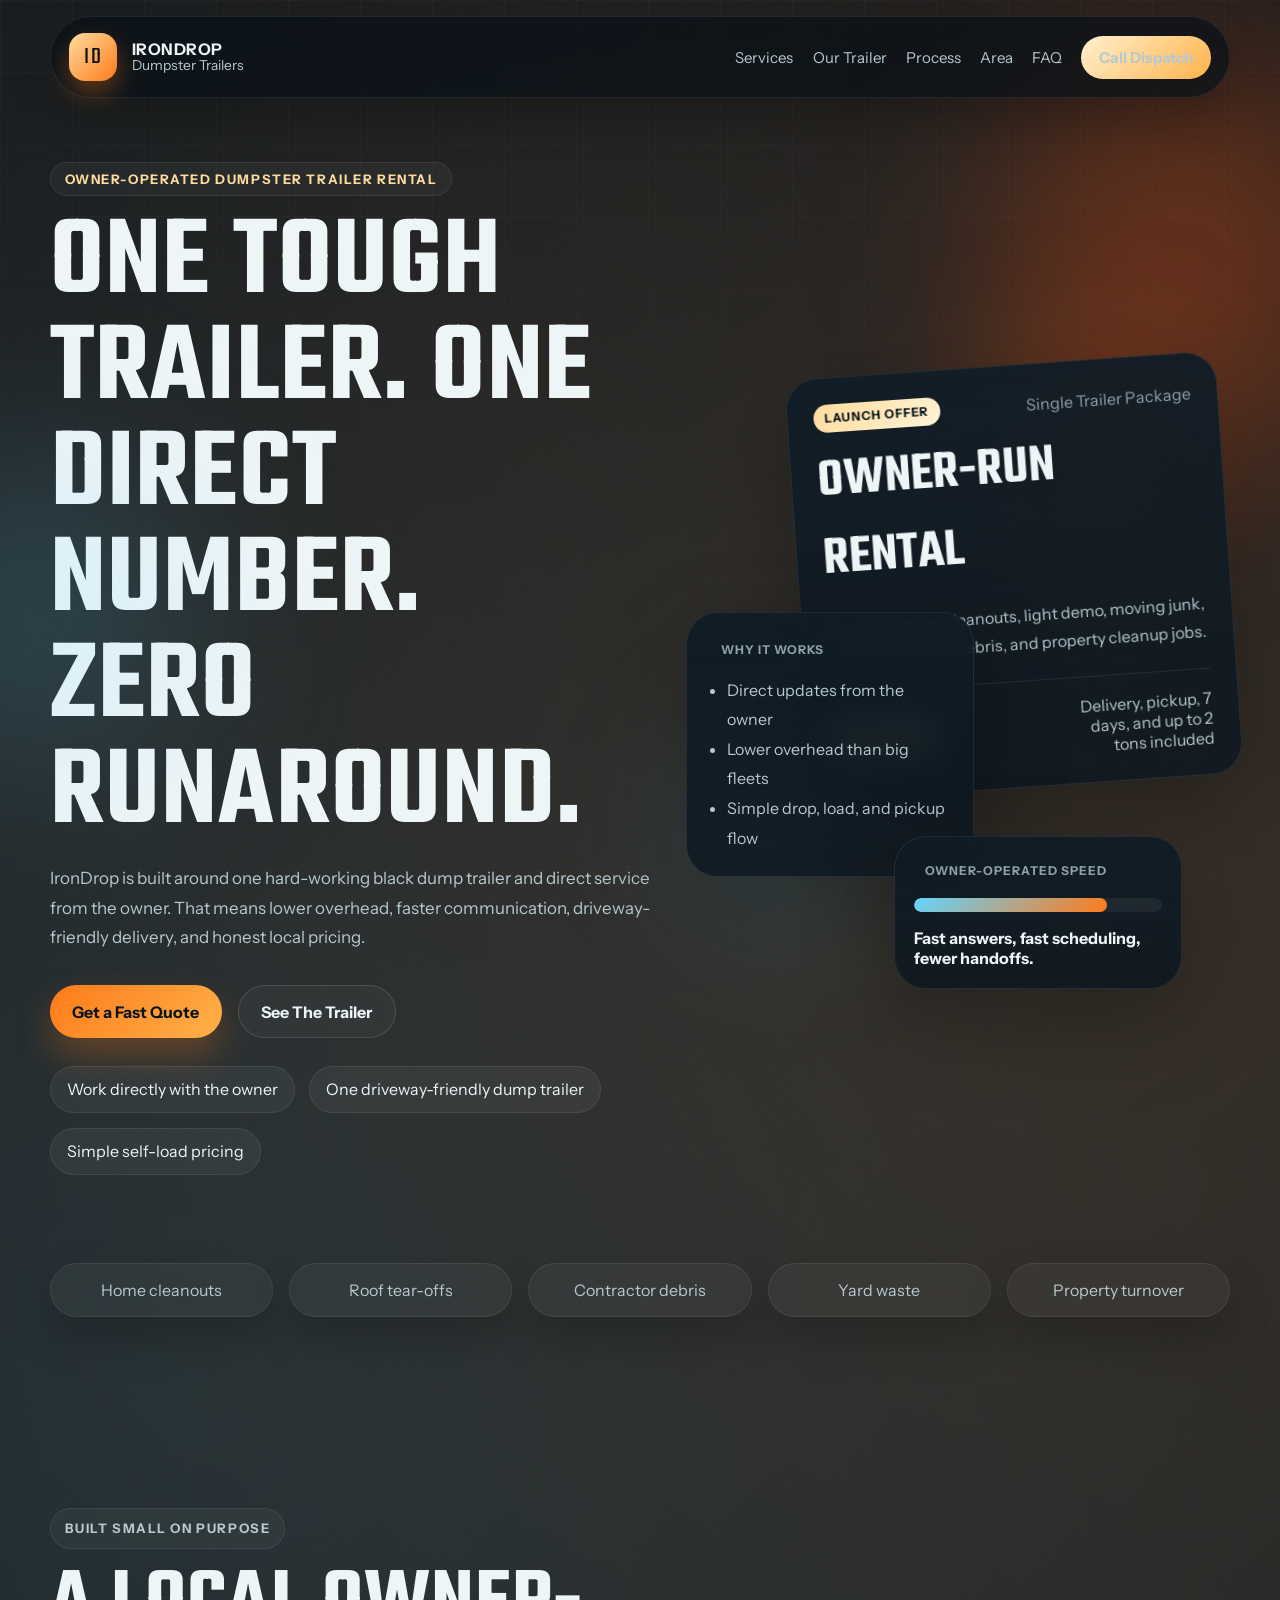
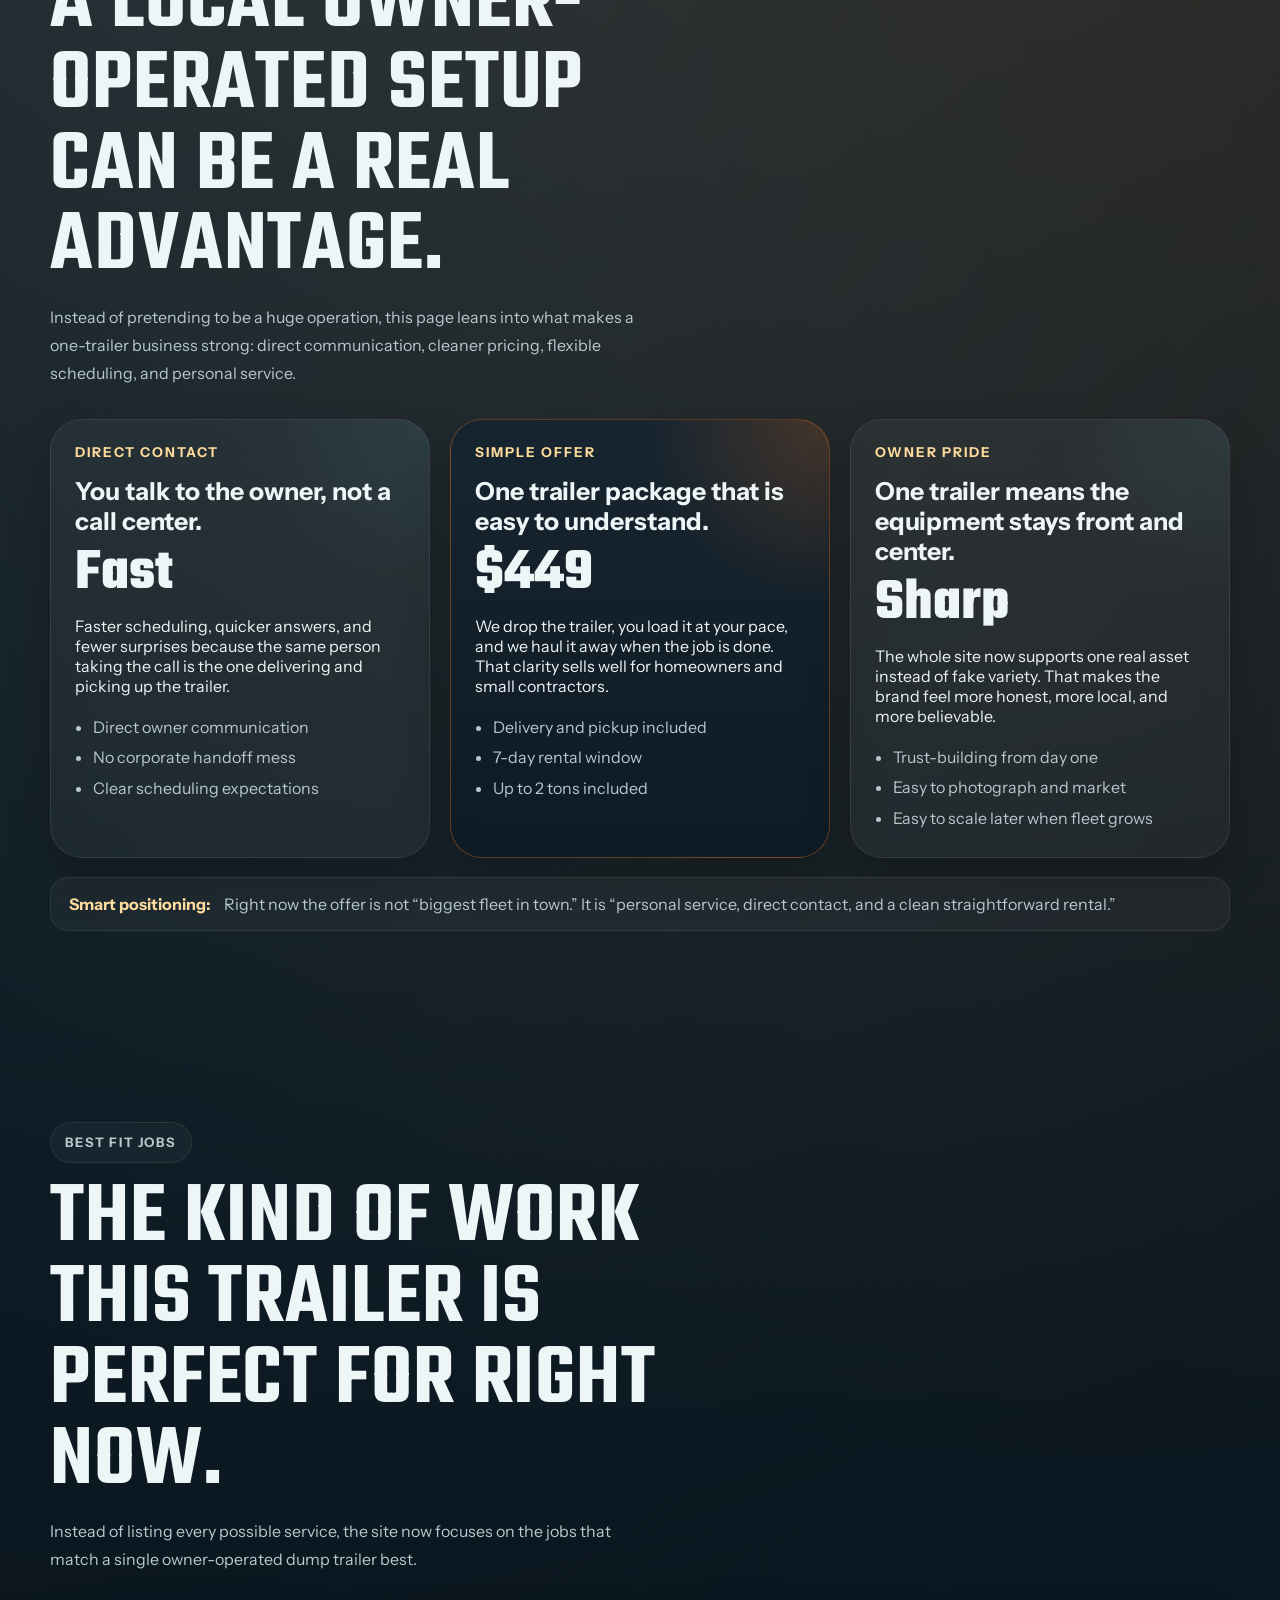
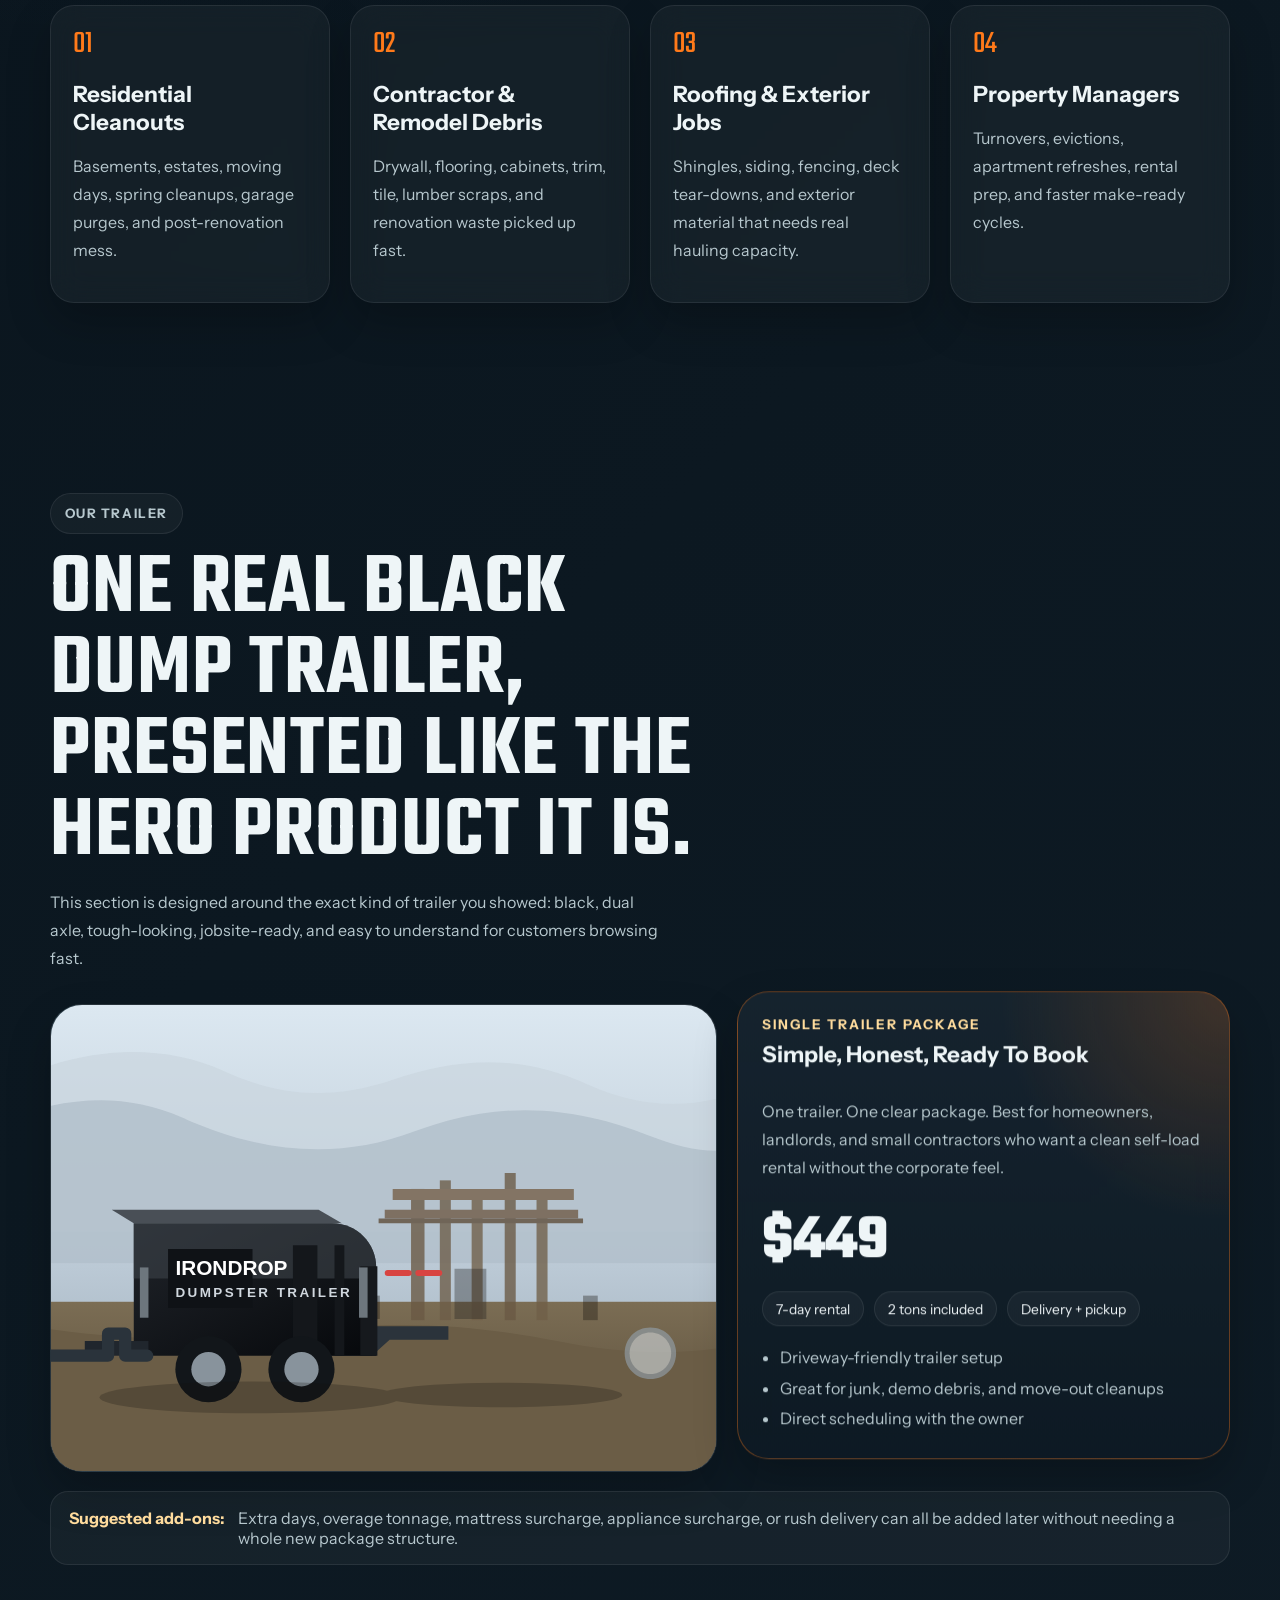
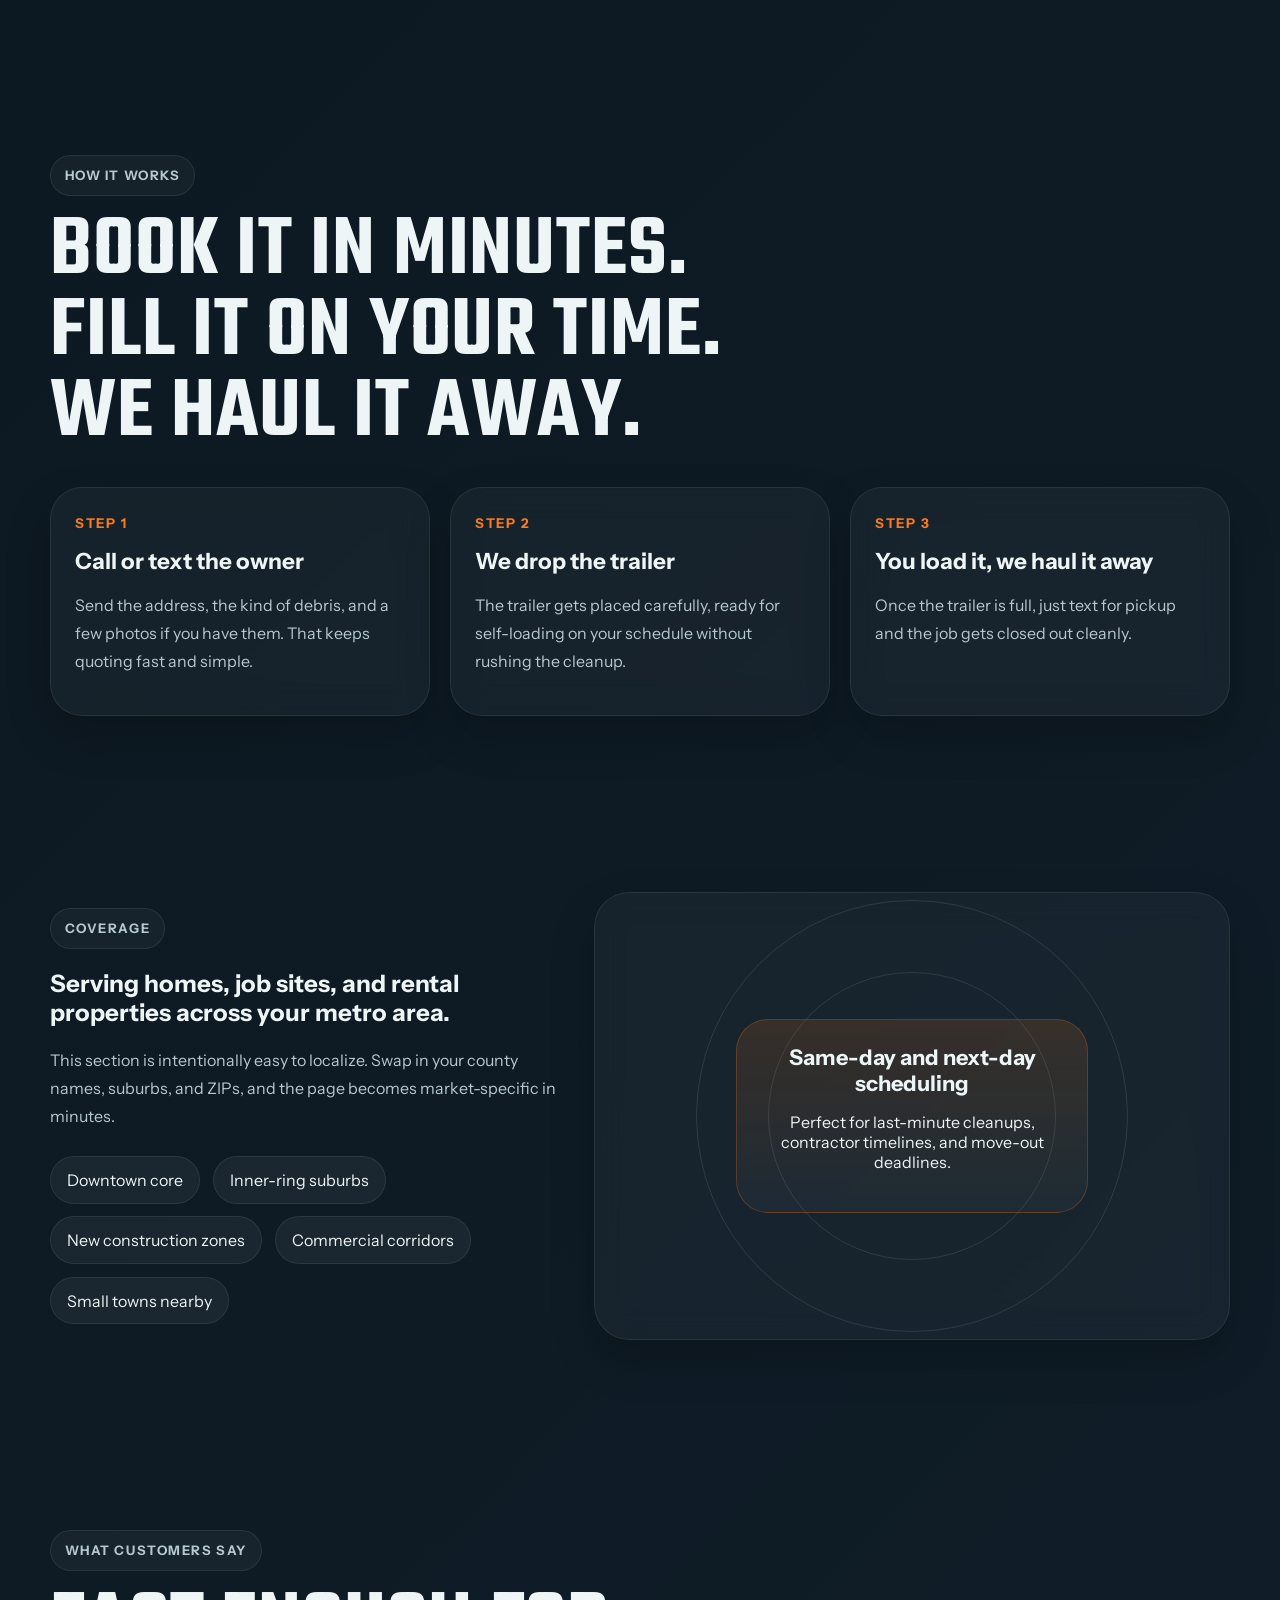
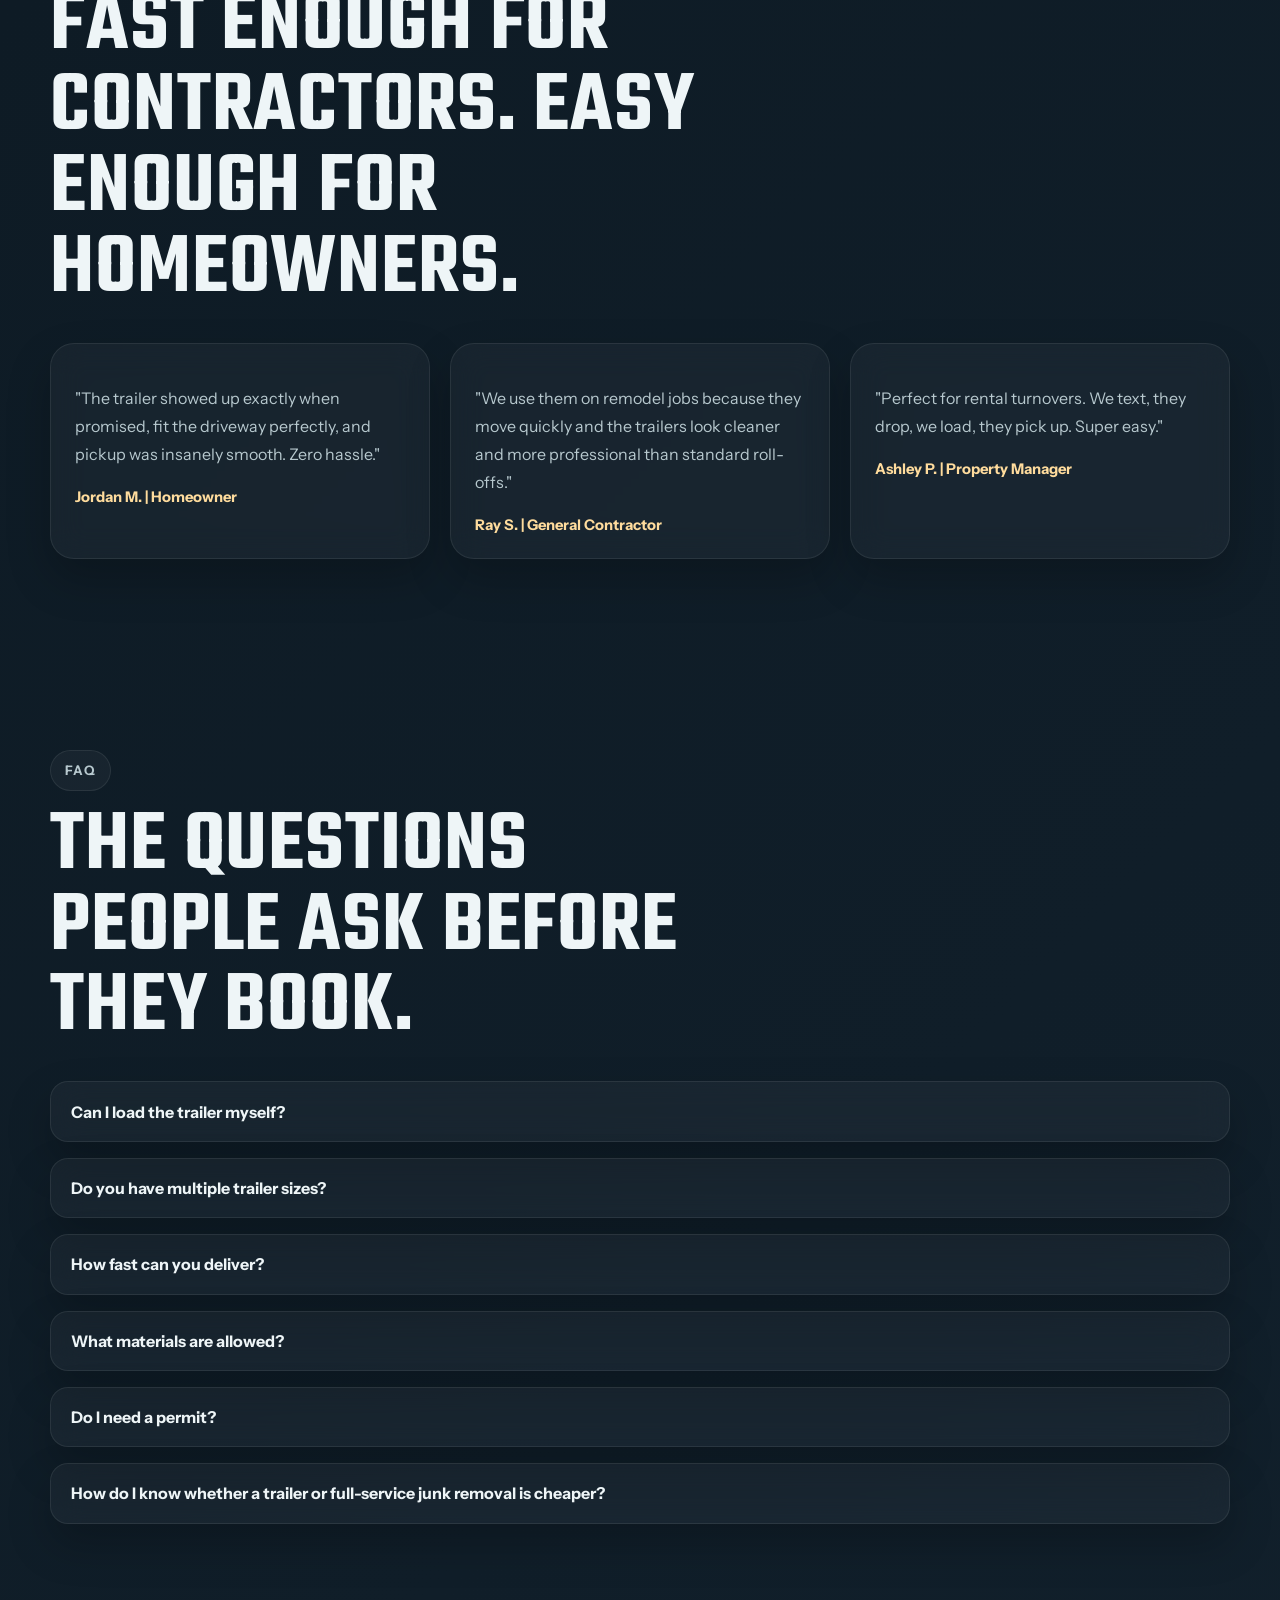
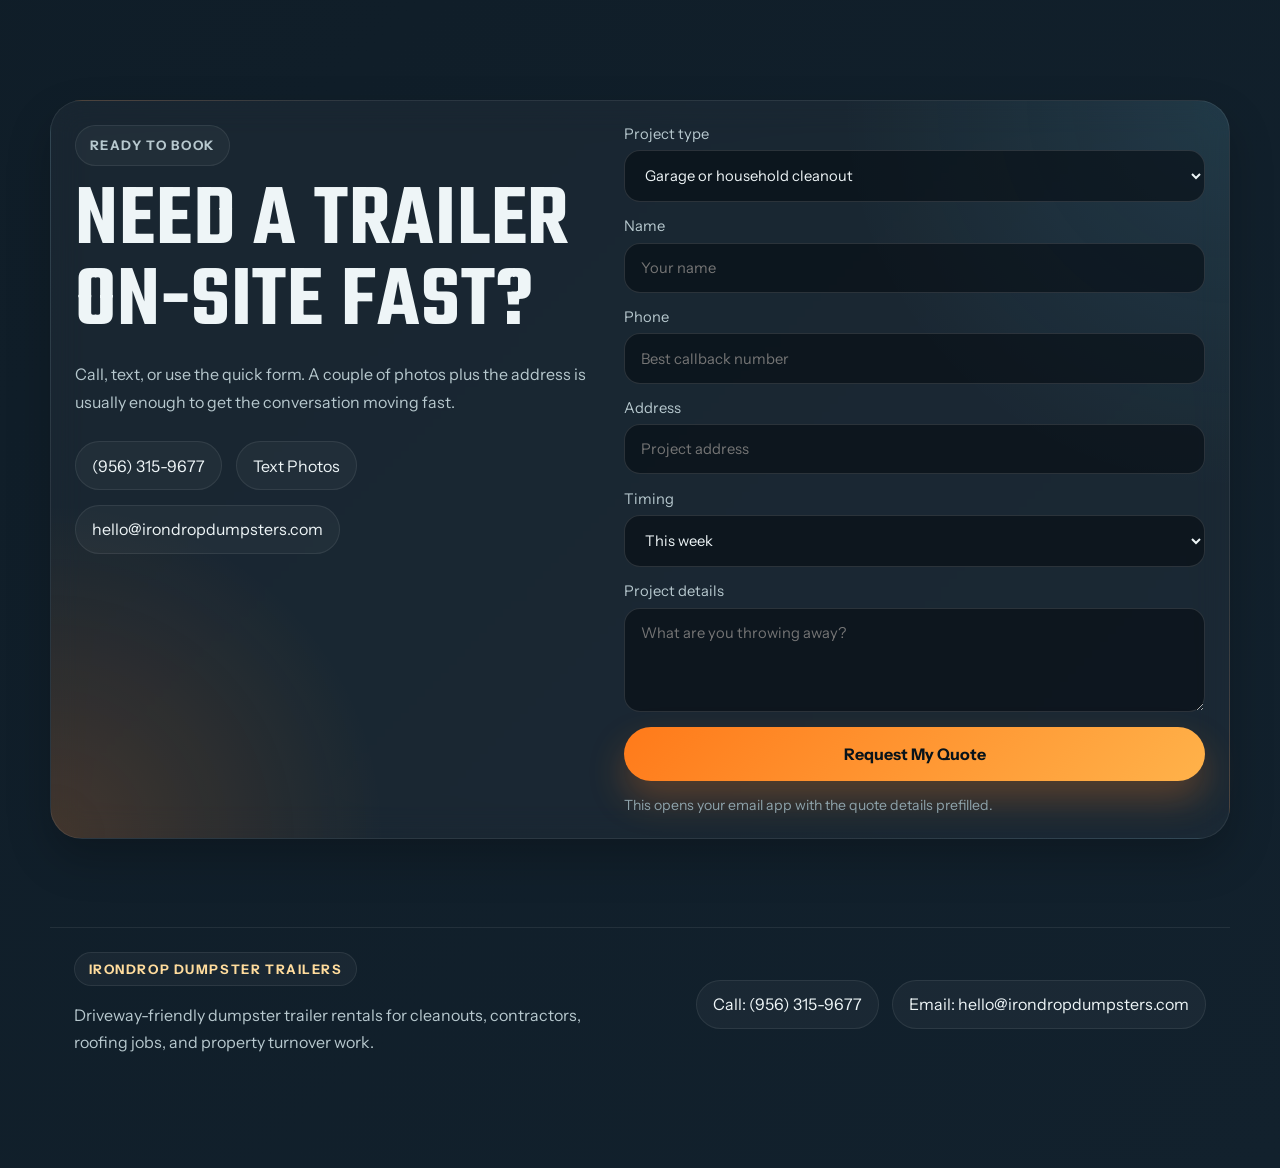
==== dumpster-trailer-site/index.html @ 47bd3536 "Add Render deployment setup" ====
<!DOCTYPE html>
<html lang="en">
<head>
  <meta charset="UTF-8">
  <meta name="viewport" content="width=device-width, initial-scale=1.0">
  <meta name="theme-color" content="#0d1720">
  <title>IronDrop Dumpster Trailer Rental | Owner-Operated Local Service</title>
  <meta
    name="description"
    content="IronDrop is an owner-operated dumpster trailer rental service with one driveway-friendly black dump trailer, direct scheduling, and simple local pricing."
  >
  <link rel="preconnect" href="https://fonts.googleapis.com">
  <link rel="preconnect" href="https://fonts.gstatic.com" crossorigin>
  <link
    href="https://fonts.googleapis.com/css2?family=Instrument+Sans:wght@400;500;600;700;800&family=Teko:wght@400;500;600;700&display=swap"
    rel="stylesheet"
  >
  <link rel="stylesheet" href="./styles.css">
</head>
<body>
  <div class="site-shell">
    <header class="topbar">
      <a class="brand" href="#home" aria-label="IronDrop Dumpster Trailers home">
        <span class="brand-mark">ID</span>
        <span class="brand-copy">
          <strong>IronDrop</strong>
          <span>Dumpster Trailers</span>
        </span>
      </a>

      <button class="menu-toggle" type="button" aria-expanded="false" aria-controls="site-nav">
        <span></span>
        <span></span>
        <span></span>
      </button>

      <nav class="site-nav" id="site-nav">
        <a href="#services">Services</a>
        <a href="#trailer">Our Trailer</a>
        <a href="#process">Process</a>
        <a href="#coverage">Area</a>
        <a href="#faq">FAQ</a>
        <a class="nav-cta" href="tel:+19563159677">Call Dispatch</a>
      </nav>
    </header>

    <main>
      <section class="hero section" id="home">
        <div class="hero-copy" data-reveal>
          <p class="eyebrow">Owner-Operated Dumpster Trailer Rental</p>
          <h1>One tough trailer. One direct number. Zero runaround.</h1>
          <p class="hero-text">
            IronDrop is built around one hard-working black dump trailer and direct service from the owner.
            That means lower overhead, faster communication, driveway-friendly delivery, and honest local pricing.
          </p>

          <div class="hero-actions">
            <a class="button button-primary" href="#quote">Get a Fast Quote</a>
            <a class="button button-secondary" href="#trailer">See The Trailer</a>
          </div>

          <ul class="hero-points" aria-label="Key benefits">
            <li>Work directly with the owner</li>
            <li>One driveway-friendly dump trailer</li>
            <li>Simple self-load pricing</li>
          </ul>
        </div>

        <div class="hero-stage" data-reveal>
          <div class="hero-glow hero-glow-one"></div>
          <div class="hero-glow hero-glow-two"></div>

          <div class="hero-card hero-card-main">
            <div class="hero-card-top">
              <span class="tag">Launch Offer</span>
              <span class="muted">Single Trailer Package</span>
            </div>
            <h2>Owner-Run Rental</h2>
            <p>Best for garage cleanouts, light demo, moving junk, small renovation debris, and property cleanup jobs.</p>
            <div class="price-row">
              <strong>$449</strong>
              <span>Delivery, pickup, 7 days, and up to 2 tons included</span>
            </div>
          </div>

          <div class="hero-card hero-card-side">
            <span class="mini-label">Why it works</span>
            <ul>
              <li>Direct updates from the owner</li>
              <li>Lower overhead than big fleets</li>
              <li>Simple drop, load, and pickup flow</li>
            </ul>
          </div>

          <div class="hero-card hero-card-meter">
            <span class="mini-label">Owner-operated speed</span>
            <div class="meter">
              <span></span>
            </div>
            <strong>Fast answers, fast scheduling, fewer handoffs.</strong>
          </div>
        </div>
      </section>

      <section class="trust-strip section" aria-label="Trust signals">
        <div class="trust-item" data-reveal>Home cleanouts</div>
        <div class="trust-item" data-reveal>Roof tear-offs</div>
        <div class="trust-item" data-reveal>Contractor debris</div>
        <div class="trust-item" data-reveal>Yard waste</div>
        <div class="trust-item" data-reveal>Property turnover</div>
      </section>

      <section class="booking section" id="services">
        <div class="section-heading" data-reveal>
          <p class="eyebrow">Built Small On Purpose</p>
          <h2>A local owner-operated setup can be a real advantage.</h2>
          <p>
            Instead of pretending to be a huge operation, this page leans into what makes a one-trailer
            business strong: direct communication, cleaner pricing, flexible scheduling, and personal service.
          </p>
        </div>

        <div class="card-grid options-grid">
          <article class="option-card" data-reveal>
            <p class="option-kicker">Direct Contact</p>
            <h3>You talk to the owner, not a call center.</h3>
            <strong class="option-price">Fast</strong>
            <p>
              Faster scheduling, quicker answers, and fewer surprises because the same person taking the call
              is the one delivering and picking up the trailer.
            </p>
            <ul>
              <li>Direct owner communication</li>
              <li>No corporate handoff mess</li>
              <li>Clear scheduling expectations</li>
            </ul>
          </article>

          <article class="option-card featured" data-reveal>
            <p class="option-kicker">Simple Offer</p>
            <h3>One trailer package that is easy to understand.</h3>
            <strong class="option-price">$449</strong>
            <p>
              We drop the trailer, you load it at your pace, and we haul it away when the job is done.
              That clarity sells well for homeowners and small contractors.
            </p>
            <ul>
              <li>Delivery and pickup included</li>
              <li>7-day rental window</li>
              <li>Up to 2 tons included</li>
            </ul>
          </article>

          <article class="option-card" data-reveal>
            <p class="option-kicker">Owner Pride</p>
            <h3>One trailer means the equipment stays front and center.</h3>
            <strong class="option-price">Sharp</strong>
            <p>
              The whole site now supports one real asset instead of fake variety. That makes the brand feel
              more honest, more local, and more believable.
            </p>
            <ul>
              <li>Trust-building from day one</li>
              <li>Easy to photograph and market</li>
              <li>Easy to scale later when fleet grows</li>
            </ul>
          </article>
        </div>

        <div class="market-note" data-reveal>
          <strong>Smart positioning:</strong>
          <span>Right now the offer is not “biggest fleet in town.” It is “personal service, direct contact, and a clean straightforward rental.”</span>
        </div>
      </section>

      <section class="services section">
        <div class="section-heading" data-reveal>
          <p class="eyebrow">Best Fit Jobs</p>
          <h2>The kind of work this trailer is perfect for right now.</h2>
          <p>
            Instead of listing every possible service, the site now focuses on the jobs that match a single
            owner-operated dump trailer best.
          </p>
        </div>

        <div class="card-grid services-grid">
          <article class="info-card" data-reveal>
            <span class="card-number">01</span>
            <h3>Residential Cleanouts</h3>
            <p>Basements, estates, moving days, spring cleanups, garage purges, and post-renovation mess.</p>
          </article>

          <article class="info-card" data-reveal>
            <span class="card-number">02</span>
            <h3>Contractor & Remodel Debris</h3>
            <p>Drywall, flooring, cabinets, trim, tile, lumber scraps, and renovation waste picked up fast.</p>
          </article>

          <article class="info-card" data-reveal>
            <span class="card-number">03</span>
            <h3>Roofing & Exterior Jobs</h3>
            <p>Shingles, siding, fencing, deck tear-downs, and exterior material that needs real hauling capacity.</p>
          </article>

          <article class="info-card" data-reveal>
            <span class="card-number">04</span>
            <h3>Property Managers</h3>
            <p>Turnovers, evictions, apartment refreshes, rental prep, and faster make-ready cycles.</p>
          </article>
        </div>
      </section>

      <section class="sizes section" id="trailer">
        <div class="section-heading" data-reveal>
          <p class="eyebrow">Our Trailer</p>
          <h2>One real black dump trailer, presented like the hero product it is.</h2>
          <p>
            This section is designed around the exact kind of trailer you showed: black, dual axle,
            tough-looking, jobsite-ready, and easy to understand for customers browsing fast.
          </p>
        </div>

        <div class="trailer-showcase" data-reveal>
          <div class="trailer-media">
            <img src="./assets/trailer-owner.svg" alt="Illustration of a black owner-operated dump trailer at a job site">
          </div>

          <article class="pricing-card featured trailer-package">
            <p class="pricing-size">Single Trailer Package</p>
            <h3>Simple, Honest, Ready To Book</h3>
            <p class="pricing-copy">
              One trailer. One clear package. Best for homeowners, landlords, and small contractors who
              want a clean self-load rental without the corporate feel.
            </p>
            <strong class="pricing-price">$449</strong>
            <div class="pricing-meta">
              <span>7-day rental</span>
              <span>2 tons included</span>
              <span>Delivery + pickup</span>
            </div>
            <ul>
              <li>Driveway-friendly trailer setup</li>
              <li>Great for junk, demo debris, and move-out cleanups</li>
              <li>Direct scheduling with the owner</li>
            </ul>
          </article>
        </div>

        <div class="pricing-note" data-reveal>
          <strong>Suggested add-ons:</strong>
          <span>Extra days, overage tonnage, mattress surcharge, appliance surcharge, or rush delivery can all be added later without needing a whole new package structure.</span>
        </div>
      </section>

      <section class="process section" id="process">
        <div class="section-heading" data-reveal>
          <p class="eyebrow">How It Works</p>
          <h2>Book it in minutes. Fill it on your time. We haul it away.</h2>
        </div>

        <div class="timeline">
          <article class="timeline-step" data-reveal>
            <span>Step 1</span>
            <h3>Call or text the owner</h3>
            <p>Send the address, the kind of debris, and a few photos if you have them. That keeps quoting fast and simple.</p>
          </article>

          <article class="timeline-step" data-reveal>
            <span>Step 2</span>
            <h3>We drop the trailer</h3>
            <p>The trailer gets placed carefully, ready for self-loading on your schedule without rushing the cleanup.</p>
          </article>

          <article class="timeline-step" data-reveal>
            <span>Step 3</span>
            <h3>You load it, we haul it away</h3>
            <p>Once the trailer is full, just text for pickup and the job gets closed out cleanly.</p>
          </article>
        </div>
      </section>

      <section class="coverage section" id="coverage">
        <div class="coverage-copy" data-reveal>
          <p class="eyebrow">Coverage</p>
          <h2>Serving homes, job sites, and rental properties across your metro area.</h2>
          <p>
            This section is intentionally easy to localize. Swap in your county names, suburbs, and ZIPs,
            and the page becomes market-specific in minutes.
          </p>
          <div class="coverage-list">
            <span>Downtown core</span>
            <span>Inner-ring suburbs</span>
            <span>New construction zones</span>
            <span>Commercial corridors</span>
            <span>Small towns nearby</span>
          </div>
        </div>

        <div class="coverage-panel" data-reveal>
          <div class="coverage-orbit orbit-one"></div>
          <div class="coverage-orbit orbit-two"></div>
          <div class="coverage-hub">
            <strong>Same-day and next-day scheduling</strong>
            <p>Perfect for last-minute cleanups, contractor timelines, and move-out deadlines.</p>
          </div>
        </div>
      </section>

      <section class="reviews section">
        <div class="section-heading" data-reveal>
          <p class="eyebrow">What Customers Say</p>
          <h2>Fast enough for contractors. Easy enough for homeowners.</h2>
        </div>

        <div class="card-grid review-grid">
          <blockquote class="review-card" data-reveal>
            <p>
              "The trailer showed up exactly when promised, fit the driveway perfectly, and pickup was
              insanely smooth. Zero hassle."
            </p>
            <footer>Jordan M. | Homeowner</footer>
          </blockquote>

          <blockquote class="review-card" data-reveal>
            <p>
              "We use them on remodel jobs because they move quickly and the trailers look cleaner and
              more professional than standard roll-offs."
            </p>
            <footer>Ray S. | General Contractor</footer>
          </blockquote>

          <blockquote class="review-card" data-reveal>
            <p>
              "Perfect for rental turnovers. We text, they drop, we load, they pick up. Super easy."
            </p>
            <footer>Ashley P. | Property Manager</footer>
          </blockquote>
        </div>
      </section>

      <section class="faq section" id="faq">
        <div class="section-heading" data-reveal>
          <p class="eyebrow">FAQ</p>
          <h2>The questions people ask before they book.</h2>
        </div>

        <div class="faq-list">
          <details data-reveal>
            <summary>Can I load the trailer myself?</summary>
            <p>
              Yes. That is the main offer on this site. The service is intentionally built around a simple
              self-load rental because it keeps the pricing clear and the operation lean.
            </p>
          </details>

          <details data-reveal>
            <summary>Do you have multiple trailer sizes?</summary>
            <p>
              Right now the company is focused on one main dump trailer package. That keeps scheduling,
              pricing, and service straightforward while the business grows.
            </p>
          </details>

          <details data-reveal>
            <summary>How fast can you deliver?</summary>
            <p>
              Many jobs can be scheduled within 24 to 48 hours, and some can move even faster depending on
              your route, trailer availability, and the type of debris.
            </p>
          </details>

          <details data-reveal>
            <summary>What materials are allowed?</summary>
            <p>
              Common debris like household junk, construction waste, yard debris, and roofing material is
              usually fine. Hazardous waste, chemicals, tires, and some appliances should be listed in your
              disposal policy before launch.
            </p>
          </details>

          <details data-reveal>
            <summary>Do I need a permit?</summary>
            <p>
              Usually not if the trailer stays on a private driveway. If it must sit in the street or a
              public right-of-way, local permit rules can apply.
            </p>
          </details>

          <details data-reveal>
            <summary>How do I know whether a trailer or full-service junk removal is cheaper?</summary>
            <p>
              This site is currently focused on trailer rental first. If a job needs heavy lifting or full
              cleanout labor later, that can be added when the business expands.
            </p>
          </details>
        </div>
      </section>

      <section class="quote section" id="quote">
        <div class="quote-panel" data-reveal>
          <div class="quote-copy">
            <p class="eyebrow">Ready To Book</p>
            <h2>Need a trailer on-site fast?</h2>
            <p>
              Call, text, or use the quick form. A couple of photos plus the address is usually enough to
              get the conversation moving fast.
            </p>
            <div class="contact-list">
              <a href="tel:+19563159677">(956) 315-9677</a>
              <a href="sms:+19563159677">Text Photos</a>
              <a href="mailto:hello@irondropdumpsters.com">hello@irondropdumpsters.com</a>
            </div>
          </div>

          <form class="quote-form" id="quote-form">
            <label>
              Project type
              <select name="project_type">
                <option value="Garage or household cleanout" selected>Garage or household cleanout</option>
                <option value="Small remodel debris">Small remodel debris</option>
                <option value="Property cleanup">Property cleanup</option>
                <option value="Roofing or exterior debris">Roofing or exterior debris</option>
              </select>
            </label>
            <label>
              Name
              <input type="text" name="name" placeholder="Your name" required>
            </label>
            <label>
              Phone
              <input type="tel" name="phone" placeholder="Best callback number">
            </label>
            <label>
              Address
              <input type="text" name="address" placeholder="Project address" required>
            </label>
            <label>
              Timing
              <select name="timing">
                <option value="Same day if available">Same day if available</option>
                <option value="This week" selected>This week</option>
                <option value="Flexible">Flexible</option>
              </select>
            </label>
            <label>
              Project details
              <textarea name="details" rows="4" placeholder="What are you throwing away?"></textarea>
            </label>
            <button class="button button-primary button-full" type="submit">Request My Quote</button>
            <p class="form-note" id="form-note">This opens your email app with the quote details prefilled.</p>
          </form>
        </div>
      </section>
    </main>

    <footer class="site-footer section">
      <div class="footer-panel" data-reveal>
        <div>
          <p class="eyebrow">IronDrop Dumpster Trailers</p>
          <p class="footer-copy">
            Driveway-friendly dumpster trailer rentals for cleanouts, contractors, roofing jobs, and
            property turnover work.
          </p>
        </div>
        <div class="footer-links">
          <a href="tel:+19563159677">Call: (956) 315-9677</a>
          <a href="mailto:hello@irondropdumpsters.com">Email: hello@irondropdumpsters.com</a>
        </div>
      </div>
    </footer>
  </div>

  <script src="./script.js"></script>
</body>
</html>
---- dumpster-trailer-site/styles.css ----
:root {
  color-scheme: dark;
  --bg: #0d1720;
  --bg-soft: #132433;
  --panel: rgba(15, 28, 38, 0.8);
  --panel-strong: rgba(16, 29, 40, 0.96);
  --line: rgba(255, 255, 255, 0.08);
  --line-strong: rgba(255, 255, 255, 0.16);
  --text: #eef5f7;
  --text-soft: #b7c8ce;
  --text-muted: #8ea2aa;
  --accent: #ff7a1a;
  --accent-strong: #ff5313;
  --accent-soft: rgba(255, 122, 26, 0.16);
  --sky: #63d5ff;
  --sand: #ffdc9d;
  --success: #98ffb2;
  --shadow-lg: 0 32px 90px rgba(0, 0, 0, 0.28);
  --shadow-md: 0 20px 44px rgba(0, 0, 0, 0.22);
  --radius-xl: 32px;
  --radius-lg: 24px;
  --radius-md: 18px;
  --radius-sm: 14px;
  --max-width: 1180px;
}

* {
  box-sizing: border-box;
}

html {
  scroll-behavior: smooth;
}

body {
  margin: 0;
  min-width: 320px;
  font-family: "Instrument Sans", sans-serif;
  color: var(--text);
  background:
    radial-gradient(circle at 15% 15%, rgba(99, 213, 255, 0.12), transparent 24%),
    radial-gradient(circle at 85% 10%, rgba(255, 122, 26, 0.18), transparent 26%),
    linear-gradient(135deg, #071018 0%, #0c1821 42%, #12212d 100%);
}

body::before {
  content: "";
  position: fixed;
  inset: 0;
  pointer-events: none;
  background:
    linear-gradient(90deg, rgba(255, 255, 255, 0.03) 1px, transparent 1px),
    linear-gradient(rgba(255, 255, 255, 0.03) 1px, transparent 1px);
  background-size: 72px 72px;
  mask-image: linear-gradient(180deg, rgba(0, 0, 0, 0.8), transparent 88%);
}

a {
  color: inherit;
  text-decoration: none;
}

button,
input,
select,
textarea {
  font: inherit;
}

.site-shell {
  position: relative;
  overflow: hidden;
}

.site-shell::before,
.site-shell::after {
  content: "";
  position: absolute;
  border-radius: 999px;
  filter: blur(90px);
  pointer-events: none;
}

.site-shell::before {
  width: 24rem;
  height: 24rem;
  top: 4rem;
  right: -6rem;
  background: rgba(255, 83, 19, 0.28);
}

.site-shell::after {
  width: 20rem;
  height: 20rem;
  top: 28rem;
  left: -8rem;
  background: rgba(99, 213, 255, 0.16);
}

.topbar,
.section {
  width: min(calc(100% - 2rem), var(--max-width));
  margin: 0 auto;
}

.topbar {
  position: sticky;
  top: 1rem;
  z-index: 20;
  margin-top: 1rem;
  padding: 1rem 1.15rem;
  display: flex;
  align-items: center;
  justify-content: space-between;
  gap: 1.5rem;
  border: 1px solid rgba(255, 255, 255, 0.08);
  border-radius: 999px;
  background: rgba(8, 16, 23, 0.7);
  box-shadow: var(--shadow-md);
  backdrop-filter: blur(16px);
}

.brand {
  display: inline-flex;
  align-items: center;
  gap: 0.9rem;
}

.brand-mark {
  width: 3rem;
  height: 3rem;
  display: grid;
  place-items: center;
  border-radius: 1rem;
  font-family: "Teko", sans-serif;
  font-size: 1.5rem;
  letter-spacing: 0.06em;
  color: #08131a;
  background: linear-gradient(135deg, var(--sand), var(--accent));
  box-shadow: 0 12px 26px rgba(255, 122, 26, 0.35);
}

.brand-copy {
  display: grid;
  gap: 0.1rem;
  line-height: 1;
}

.brand-copy strong {
  font-size: 1rem;
  font-weight: 800;
  letter-spacing: 0.03em;
  text-transform: uppercase;
}

.brand-copy span {
  color: var(--text-soft);
  font-size: 0.86rem;
}

.site-nav {
  display: flex;
  align-items: center;
  gap: 1.2rem;
}

.site-nav a {
  color: var(--text-soft);
  font-size: 0.94rem;
  transition: color 180ms ease, transform 180ms ease;
}

.site-nav a:hover,
.site-nav a:focus-visible {
  color: var(--text);
  transform: translateY(-1px);
}

.nav-cta {
  padding: 0.75rem 1.1rem;
  border-radius: 999px;
  color: #08131a;
  font-weight: 700;
  background: linear-gradient(135deg, #fff1cf, #ffb24a);
}

.menu-toggle {
  display: none;
  width: 3rem;
  height: 3rem;
  padding: 0.7rem;
  border: 0;
  border-radius: 999px;
  background: rgba(255, 255, 255, 0.06);
  cursor: pointer;
}

.menu-toggle span {
  display: block;
  width: 100%;
  height: 2px;
  margin: 4px 0;
  border-radius: 999px;
  background: var(--text);
}

.section {
  padding: 5.5rem 0;
}

.hero {
  display: grid;
  grid-template-columns: 1.05fr 0.95fr;
  gap: 2.2rem;
  align-items: center;
  min-height: calc(100vh - 7rem);
  padding-top: 4rem;
}

.eyebrow {
  width: fit-content;
  margin: 0 0 1rem;
  padding: 0.5rem 0.85rem;
  border: 1px solid rgba(255, 255, 255, 0.08);
  border-radius: 999px;
  color: var(--sand);
  font-size: 0.82rem;
  font-weight: 700;
  letter-spacing: 0.12em;
  text-transform: uppercase;
  background: rgba(255, 255, 255, 0.04);
}

.hero h1,
.section-heading h2,
.quote-copy h2 {
  margin: 0;
  font-family: "Teko", sans-serif;
  font-weight: 600;
  line-height: 0.92;
  letter-spacing: 0.01em;
  text-transform: uppercase;
}

.hero h1 {
  max-width: 11ch;
  font-size: clamp(4.2rem, 9vw, 8rem);
}

.hero-text,
.section-heading p,
.coverage-copy p,
.quote-copy p,
.info-card p,
.pricing-copy,
.timeline-step p,
.review-card p,
.faq-list p,
.hero-card p {
  color: var(--text-soft);
  line-height: 1.75;
}

.hero-text {
  max-width: 38rem;
  margin: 1rem 0 0;
  font-size: 1.06rem;
}

.hero-actions {
  display: flex;
  flex-wrap: wrap;
  gap: 1rem;
  margin: 2rem 0 1.7rem;
}

.button {
  display: inline-flex;
  align-items: center;
  justify-content: center;
  min-height: 3.35rem;
  padding: 0.95rem 1.4rem;
  border-radius: 999px;
  font-weight: 700;
  transition: transform 180ms ease, box-shadow 180ms ease, border-color 180ms ease;
}

.button:hover,
.button:focus-visible {
  transform: translateY(-2px);
}

.button-primary {
  color: #08131a;
  background: linear-gradient(135deg, var(--accent), #ffb24a);
  box-shadow: 0 18px 36px rgba(255, 122, 26, 0.28);
}

.button-secondary {
  border: 1px solid rgba(255, 255, 255, 0.12);
  background: rgba(255, 255, 255, 0.03);
}

.button-full {
  width: 100%;
  border: 0;
  cursor: pointer;
}

.hero-points {
  display: flex;
  flex-wrap: wrap;
  gap: 0.9rem;
  padding: 0;
  margin: 0;
  list-style: none;
}

.hero-points li {
  padding: 0.8rem 1rem;
  border-radius: 999px;
  color: var(--text);
  background: rgba(255, 255, 255, 0.05);
  border: 1px solid rgba(255, 255, 255, 0.08);
}

.hero-stage {
  position: relative;
  min-height: 40rem;
}

.hero-glow {
  position: absolute;
  border-radius: 999px;
  filter: blur(70px);
}

.hero-glow-one {
  width: 14rem;
  height: 14rem;
  top: 0;
  right: 2rem;
  background: rgba(255, 83, 19, 0.26);
}

.hero-glow-two {
  width: 12rem;
  height: 12rem;
  left: 0;
  bottom: 4rem;
  background: rgba(99, 213, 255, 0.2);
}

.hero-card {
  position: absolute;
  border: 1px solid rgba(255, 255, 255, 0.08);
  border-radius: var(--radius-xl);
  background: linear-gradient(180deg, rgba(15, 28, 38, 0.94), rgba(12, 22, 31, 0.84));
  box-shadow: var(--shadow-lg);
  backdrop-filter: blur(18px);
}

.hero-card-main {
  top: 1rem;
  right: 0;
  width: min(100%, 27rem);
  padding: 1.6rem;
  transform: rotate(-4deg);
}

.hero-card-main h2 {
  margin: 0.65rem 0 0.55rem;
  font-family: "Teko", sans-serif;
  font-size: clamp(2.2rem, 5vw, 3.4rem);
  font-weight: 600;
  text-transform: uppercase;
}

.hero-card-top,
.price-row {
  display: flex;
  align-items: center;
  justify-content: space-between;
  gap: 1rem;
}

.tag,
.mini-label {
  display: inline-flex;
  width: fit-content;
  padding: 0.42rem 0.7rem;
  border-radius: 999px;
  font-size: 0.76rem;
  font-weight: 700;
  letter-spacing: 0.08em;
  text-transform: uppercase;
}

.tag {
  color: #08131a;
  background: linear-gradient(135deg, var(--sand), #fff3d7);
}

.muted,
.mini-label {
  color: var(--text-muted);
}

.price-row {
  margin-top: 1.4rem;
  padding-top: 1.2rem;
  border-top: 1px solid rgba(255, 255, 255, 0.08);
}

.price-row strong {
  font-family: "Teko", sans-serif;
  font-size: 3rem;
  line-height: 1;
  color: var(--sand);
}

.price-row span {
  color: var(--text-soft);
  max-width: 9rem;
  text-align: right;
}

.hero-card-side {
  bottom: 7rem;
  left: 0;
  width: min(100%, 18rem);
  padding: 1.4rem;
}

.hero-card-side ul {
  padding-left: 1.1rem;
  margin: 0.75rem 0 0;
  color: var(--text-soft);
  line-height: 1.85;
}

.hero-card-meter {
  right: 3rem;
  bottom: 0;
  width: min(100%, 18rem);
  padding: 1.2rem;
}

.meter {
  height: 0.9rem;
  margin: 0.85rem 0 1rem;
  border-radius: 999px;
  overflow: hidden;
  background: rgba(255, 255, 255, 0.06);
}

.meter span {
  display: block;
  width: 78%;
  height: 100%;
  border-radius: inherit;
  background: linear-gradient(135deg, var(--sky), var(--accent));
}

.trust-strip {
  display: grid;
  grid-template-columns: repeat(5, minmax(0, 1fr));
  gap: 1rem;
  padding-top: 0;
}

.trust-item,
.info-card,
.pricing-card,
.timeline-step,
.review-card,
.coverage-panel,
.quote-panel,
.faq-list details {
  border: 1px solid var(--line);
  background: rgba(255, 255, 255, 0.04);
  box-shadow: var(--shadow-md);
  backdrop-filter: blur(16px);
}

.trust-item {
  padding: 1rem;
  border-radius: 999px;
  text-align: center;
  color: var(--text-soft);
}

.section-heading {
  max-width: 42rem;
  margin-bottom: 2rem;
}

.section-heading h2,
.quote-copy h2 {
  font-size: clamp(3rem, 7vw, 5.5rem);
}

.section-heading p {
  max-width: 38rem;
  margin-top: 0.9rem;
}

.card-grid {
  display: grid;
  gap: 1.25rem;
}

.services-grid {
  grid-template-columns: repeat(4, minmax(0, 1fr));
}

.options-grid {
  grid-template-columns: repeat(3, minmax(0, 1fr));
}

.option-card {
  padding: 1.5rem;
  border-radius: var(--radius-xl);
  border: 1px solid var(--line);
  background:
    radial-gradient(circle at top right, rgba(99, 213, 255, 0.08), transparent 30%),
    rgba(255, 255, 255, 0.04);
  box-shadow: var(--shadow-md);
  backdrop-filter: blur(16px);
}

.option-card.featured {
  border-color: rgba(255, 122, 26, 0.34);
  background:
    radial-gradient(circle at top right, rgba(255, 122, 26, 0.2), transparent 32%),
    linear-gradient(180deg, rgba(23, 37, 48, 0.98), rgba(14, 26, 36, 0.94));
}

.option-kicker {
  margin: 0 0 0.55rem;
  color: var(--sand);
  font-size: 0.85rem;
  font-weight: 800;
  letter-spacing: 0.14em;
  text-transform: uppercase;
}

.option-card h3 {
  margin: 0 0 0.65rem;
  font-size: 1.55rem;
}

.option-price {
  display: block;
  margin-bottom: 0.85rem;
  font-family: "Teko", sans-serif;
  font-size: 3.7rem;
  line-height: 0.95;
  color: var(--text);
}

.option-card p {
  margin: 0 0 1rem;
}

.option-card ul {
  margin: 0;
  padding-left: 1.1rem;
  color: var(--text-soft);
  line-height: 1.9;
}

.market-note,
.pricing-note {
  display: flex;
  align-items: flex-start;
  gap: 0.8rem;
  margin-top: 1.2rem;
  padding: 1rem 1.15rem;
  border: 1px solid rgba(255, 255, 255, 0.08);
  border-radius: var(--radius-md);
  background: rgba(255, 255, 255, 0.04);
  color: var(--text-soft);
}

.market-note strong,
.pricing-note strong {
  color: var(--sand);
  white-space: nowrap;
}

.info-card {
  min-height: 16.5rem;
  padding: 1.4rem;
  border-radius: var(--radius-lg);
}

.card-number {
  display: inline-flex;
  margin-bottom: 1.2rem;
  color: var(--accent);
  font-family: "Teko", sans-serif;
  font-size: 2rem;
  line-height: 1;
}

.info-card h3,
.pricing-card h3,
.timeline-step h3 {
  margin: 0 0 0.8rem;
  font-size: 1.4rem;
}

.pricing-grid {
  grid-template-columns: repeat(3, minmax(0, 1fr));
  align-items: stretch;
}

.pricing-card {
  padding: 1.5rem;
  border-radius: var(--radius-xl);
}

.trailer-showcase {
  display: grid;
  grid-template-columns: 1.15fr 0.85fr;
  gap: 1.25rem;
  align-items: stretch;
}

.trailer-media {
  overflow: hidden;
  border-radius: 2rem;
  border: 1px solid var(--line);
  background:
    radial-gradient(circle at top left, rgba(99, 213, 255, 0.08), transparent 28%),
    rgba(255, 255, 255, 0.04);
  box-shadow: var(--shadow-md);
}

.trailer-media img {
  display: block;
  width: 100%;
  height: 100%;
  object-fit: cover;
}

.trailer-package {
  display: flex;
  flex-direction: column;
  justify-content: center;
}

.pricing-media {
  margin-bottom: 1rem;
  overflow: hidden;
  border-radius: 1.2rem;
  border: 1px solid rgba(255, 255, 255, 0.08);
  background: linear-gradient(180deg, rgba(255, 255, 255, 0.05), rgba(255, 255, 255, 0.02));
}

.pricing-media img {
  display: block;
  width: 100%;
  height: auto;
}

.pricing-card.featured {
  position: relative;
  transform: translateY(-0.8rem);
  border-color: rgba(255, 122, 26, 0.36);
  background:
    radial-gradient(circle at top right, rgba(255, 122, 26, 0.18), transparent 34%),
    linear-gradient(180deg, rgba(22, 36, 47, 0.98), rgba(14, 26, 36, 0.94));
}

.pricing-size {
  margin: 0 0 0.5rem;
  color: var(--sand);
  font-size: 0.85rem;
  font-weight: 800;
  letter-spacing: 0.14em;
  text-transform: uppercase;
}

.pricing-price {
  display: block;
  margin: 1rem 0 1.25rem;
  font-family: "Teko", sans-serif;
  font-size: 4rem;
  line-height: 0.9;
  color: var(--text);
}

.pricing-meta {
  display: flex;
  flex-wrap: wrap;
  gap: 0.65rem;
  margin-bottom: 1rem;
}

.pricing-meta span {
  padding: 0.55rem 0.8rem;
  border-radius: 999px;
  border: 1px solid var(--line);
  color: var(--text);
  background: rgba(255, 255, 255, 0.04);
  font-size: 0.86rem;
}

.pricing-card ul {
  margin: 0;
  padding-left: 1.1rem;
  color: var(--text-soft);
  line-height: 1.9;
}

.timeline {
  display: grid;
  grid-template-columns: repeat(3, minmax(0, 1fr));
  gap: 1.25rem;
}

.timeline-step {
  padding: 1.5rem;
  border-radius: var(--radius-xl);
}

.timeline-step span {
  display: inline-flex;
  margin-bottom: 1rem;
  color: var(--accent);
  font-size: 0.84rem;
  font-weight: 800;
  letter-spacing: 0.12em;
  text-transform: uppercase;
}

.coverage {
  display: grid;
  grid-template-columns: 0.9fr 1.1fr;
  gap: 1.5rem;
  align-items: center;
}

.coverage-list {
  display: flex;
  flex-wrap: wrap;
  gap: 0.8rem;
  margin-top: 1.6rem;
}

.coverage-list span {
  padding: 0.8rem 1rem;
  border-radius: 999px;
  color: var(--text);
  background: rgba(255, 255, 255, 0.05);
  border: 1px solid var(--line);
}

.coverage-panel {
  position: relative;
  min-height: 28rem;
  overflow: hidden;
  border-radius: 2.2rem;
}

.coverage-orbit {
  position: absolute;
  inset: 50%;
  border-radius: 50%;
  border: 1px solid rgba(255, 255, 255, 0.1);
  transform: translate(-50%, -50%);
}

.orbit-one {
  width: 18rem;
  height: 18rem;
}

.orbit-two {
  width: 27rem;
  height: 27rem;
}

.coverage-hub {
  position: absolute;
  inset: 50% auto auto 50%;
  width: min(22rem, calc(100% - 3rem));
  padding: 1.5rem;
  border-radius: var(--radius-xl);
  transform: translate(-50%, -50%);
  background: linear-gradient(180deg, rgba(255, 122, 26, 0.14), rgba(255, 255, 255, 0.03));
  border: 1px solid rgba(255, 122, 26, 0.24);
  text-align: center;
}

.coverage-hub strong {
  display: block;
  font-size: 1.35rem;
}

.review-grid {
  grid-template-columns: repeat(3, minmax(0, 1fr));
}

.review-card {
  margin: 0;
  padding: 1.5rem;
  border-radius: var(--radius-lg);
}

.review-card footer {
  margin-top: 1.25rem;
  color: var(--sand);
  font-size: 0.92rem;
  font-weight: 700;
}

.faq-list {
  display: grid;
  gap: 1rem;
}

.faq-list details {
  padding: 1.2rem 1.25rem;
  border-radius: var(--radius-md);
}

.faq-list summary {
  cursor: pointer;
  font-weight: 700;
  list-style: none;
}

.faq-list summary::-webkit-details-marker {
  display: none;
}

.faq-list p {
  margin: 0.9rem 0 0;
}

.quote-panel {
  display: grid;
  grid-template-columns: 0.95fr 1.05fr;
  gap: 1.5rem;
  padding: 1.5rem;
  border-radius: 2rem;
  background:
    radial-gradient(circle at top right, rgba(99, 213, 255, 0.1), transparent 28%),
    radial-gradient(circle at bottom left, rgba(255, 122, 26, 0.18), transparent 24%),
    rgba(255, 255, 255, 0.04);
}

.contact-list {
  display: flex;
  flex-wrap: wrap;
  gap: 0.9rem;
  margin-top: 1.6rem;
}

.contact-list a {
  padding: 0.85rem 1rem;
  border-radius: 999px;
  border: 1px solid var(--line);
  background: rgba(255, 255, 255, 0.04);
}

.quote-form {
  display: grid;
  gap: 0.95rem;
}

.quote-form label {
  display: grid;
  gap: 0.45rem;
  color: var(--text-soft);
  font-size: 0.92rem;
}

.quote-form input,
.quote-form select,
.quote-form textarea {
  width: 100%;
  padding: 0.95rem 1rem;
  border: 1px solid rgba(255, 255, 255, 0.12);
  border-radius: 1rem;
  color: var(--text);
  background: rgba(7, 14, 20, 0.62);
  outline: none;
}

.quote-form textarea {
  resize: vertical;
}

.quote-form input:focus,
.quote-form select:focus,
.quote-form textarea:focus {
  border-color: rgba(255, 122, 26, 0.68);
  box-shadow: 0 0 0 3px rgba(255, 122, 26, 0.14);
}

.form-note {
  margin: 0;
  color: var(--text-muted);
  font-size: 0.88rem;
}

.site-footer {
  padding-top: 0;
}

.footer-panel {
  display: flex;
  align-items: center;
  justify-content: space-between;
  gap: 1.2rem;
  padding: 1.5rem;
  border-top: 1px solid var(--line);
}

.footer-copy {
  max-width: 34rem;
  margin: 0;
  color: var(--text-soft);
  line-height: 1.7;
}

.footer-links {
  display: flex;
  flex-wrap: wrap;
  justify-content: flex-end;
  gap: 0.8rem;
}

.footer-links a {
  padding: 0.85rem 1rem;
  border-radius: 999px;
  border: 1px solid var(--line);
  background: rgba(255, 255, 255, 0.04);
}

[data-reveal] {
  opacity: 0;
  transform: translateY(24px);
  transition: opacity 700ms ease, transform 700ms ease;
}

[data-reveal].is-visible {
  opacity: 1;
  transform: translateY(0);
}

@media (max-width: 1100px) {
  .hero,
  .coverage,
  .quote-panel,
  .trailer-showcase,
  .options-grid {
    grid-template-columns: 1fr;
  }

  .services-grid,
  .timeline,
  .review-grid {
    grid-template-columns: repeat(2, minmax(0, 1fr));
  }

  .hero {
    min-height: auto;
  }

  .hero-stage {
    min-height: 32rem;
  }

  .trust-strip {
    grid-template-columns: repeat(2, minmax(0, 1fr));
  }

  .pricing-card.featured {
    transform: none;
  }

  .footer-panel {
    align-items: flex-start;
    flex-direction: column;
  }
}

@media (max-width: 840px) {
  .topbar {
    align-items: center;
    border-radius: 1.5rem;
  }

  .menu-toggle {
    display: inline-flex;
    flex-direction: column;
    justify-content: center;
  }

  .site-nav {
    position: absolute;
    top: calc(100% + 0.75rem);
    left: 0;
    right: 0;
    padding: 1rem;
    display: none;
    flex-direction: column;
    align-items: stretch;
    border: 1px solid var(--line);
    border-radius: 1.5rem;
    background: rgba(8, 16, 23, 0.95);
  }

  .site-nav.is-open {
    display: flex;
  }

  .hero-card-main,
  .hero-card-side,
  .hero-card-meter {
    position: relative;
    top: auto;
    right: auto;
    bottom: auto;
    left: auto;
    width: 100%;
    transform: none;
  }

  .hero-stage {
    display: grid;
    gap: 1rem;
    min-height: auto;
  }

  .section {
    padding: 4.2rem 0;
  }

  .services-grid,
  .timeline,
  .review-grid,
  .options-grid,
  .footer-panel {
    grid-template-columns: 1fr;
  }

  .footer-panel {
    display: grid;
  }
}

@media (max-width: 640px) {
  .topbar,
  .section {
    width: min(calc(100% - 1.2rem), var(--max-width));
  }

  .topbar {
    gap: 1rem;
    padding: 0.85rem 0.9rem;
  }

  .brand-copy span {
    display: none;
  }

  .hero {
    padding-top: 2.6rem;
  }

  .hero h1 {
    font-size: clamp(3.2rem, 18vw, 5.5rem);
  }

  .section-heading h2,
  .quote-copy h2 {
    font-size: clamp(2.6rem, 15vw, 4.2rem);
  }

  .hero-actions,
  .hero-points,
  .contact-list,
  .coverage-list {
    flex-direction: column;
  }

  .market-note,
  .pricing-note {
    flex-direction: column;
  }

  .button,
  .contact-list a,
  .hero-points li,
  .coverage-list span {
    width: 100%;
  }

  .trust-strip {
    grid-template-columns: 1fr;
  }
}
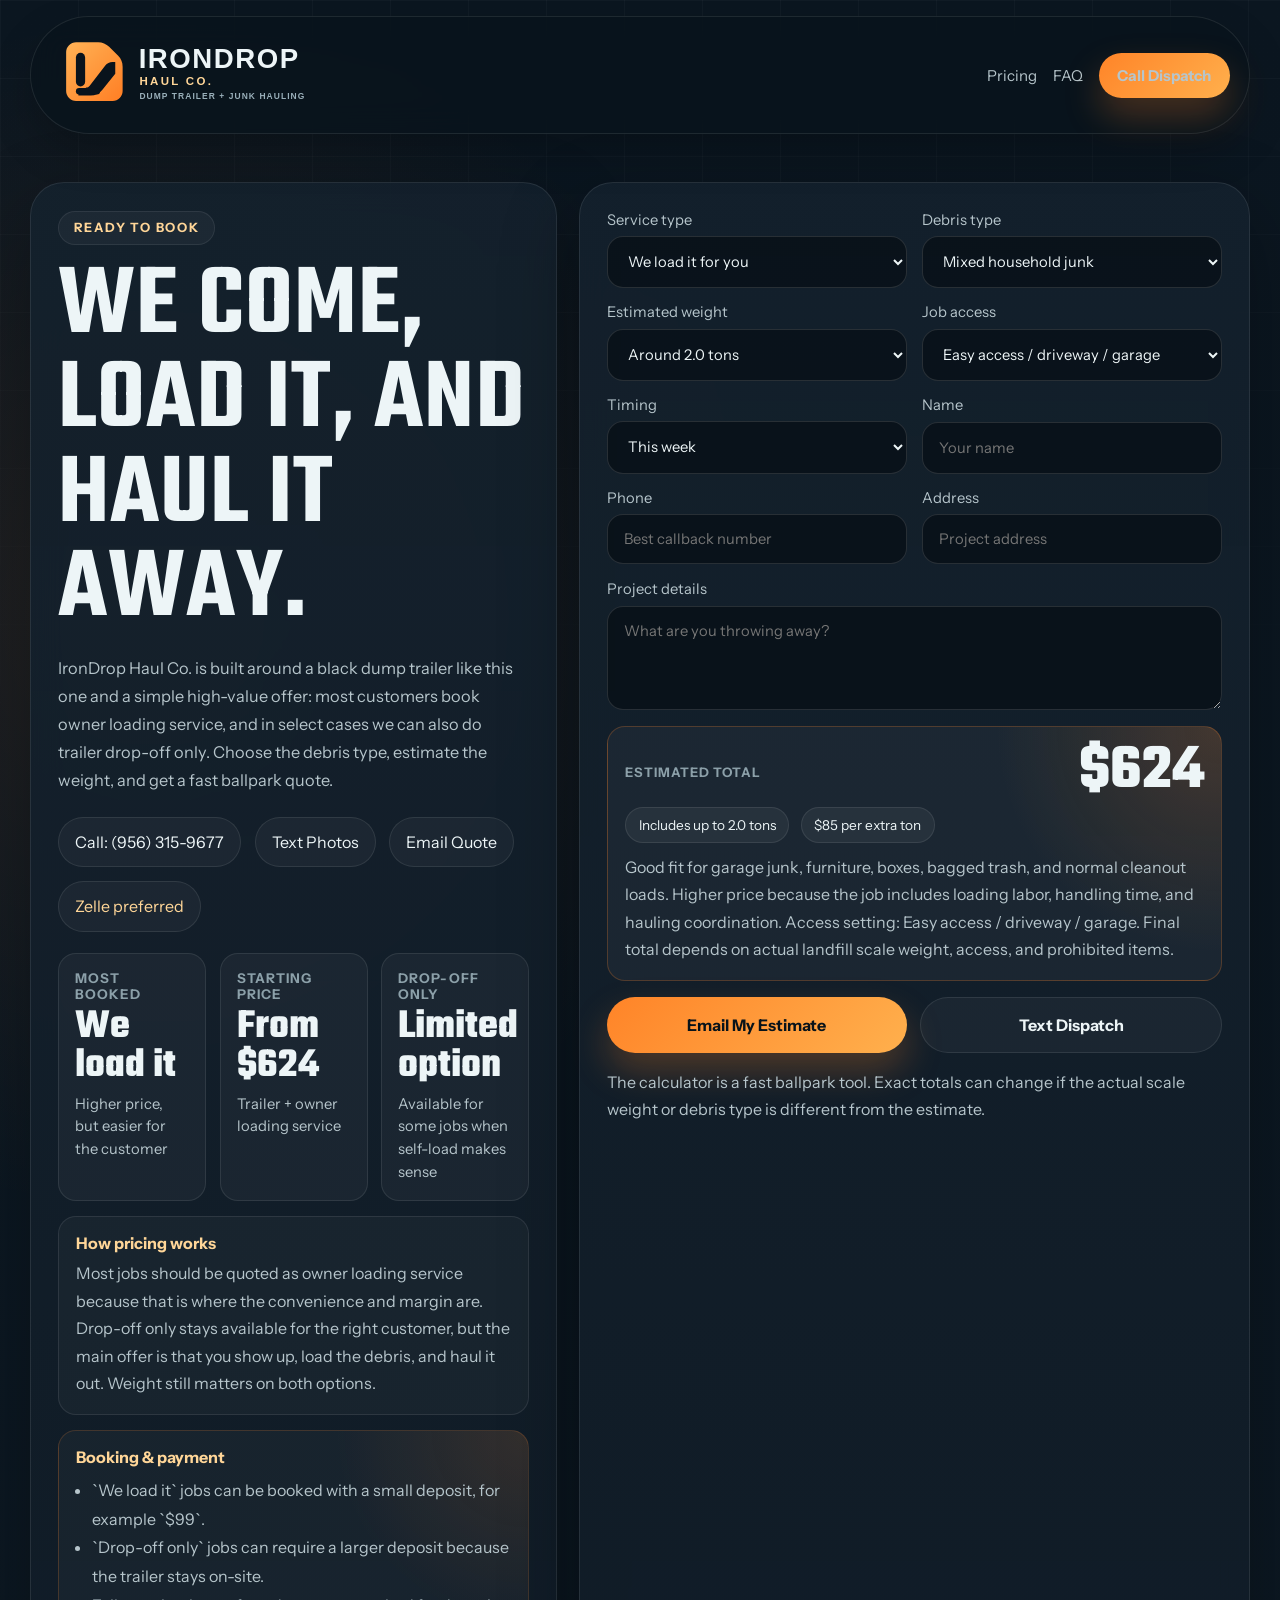
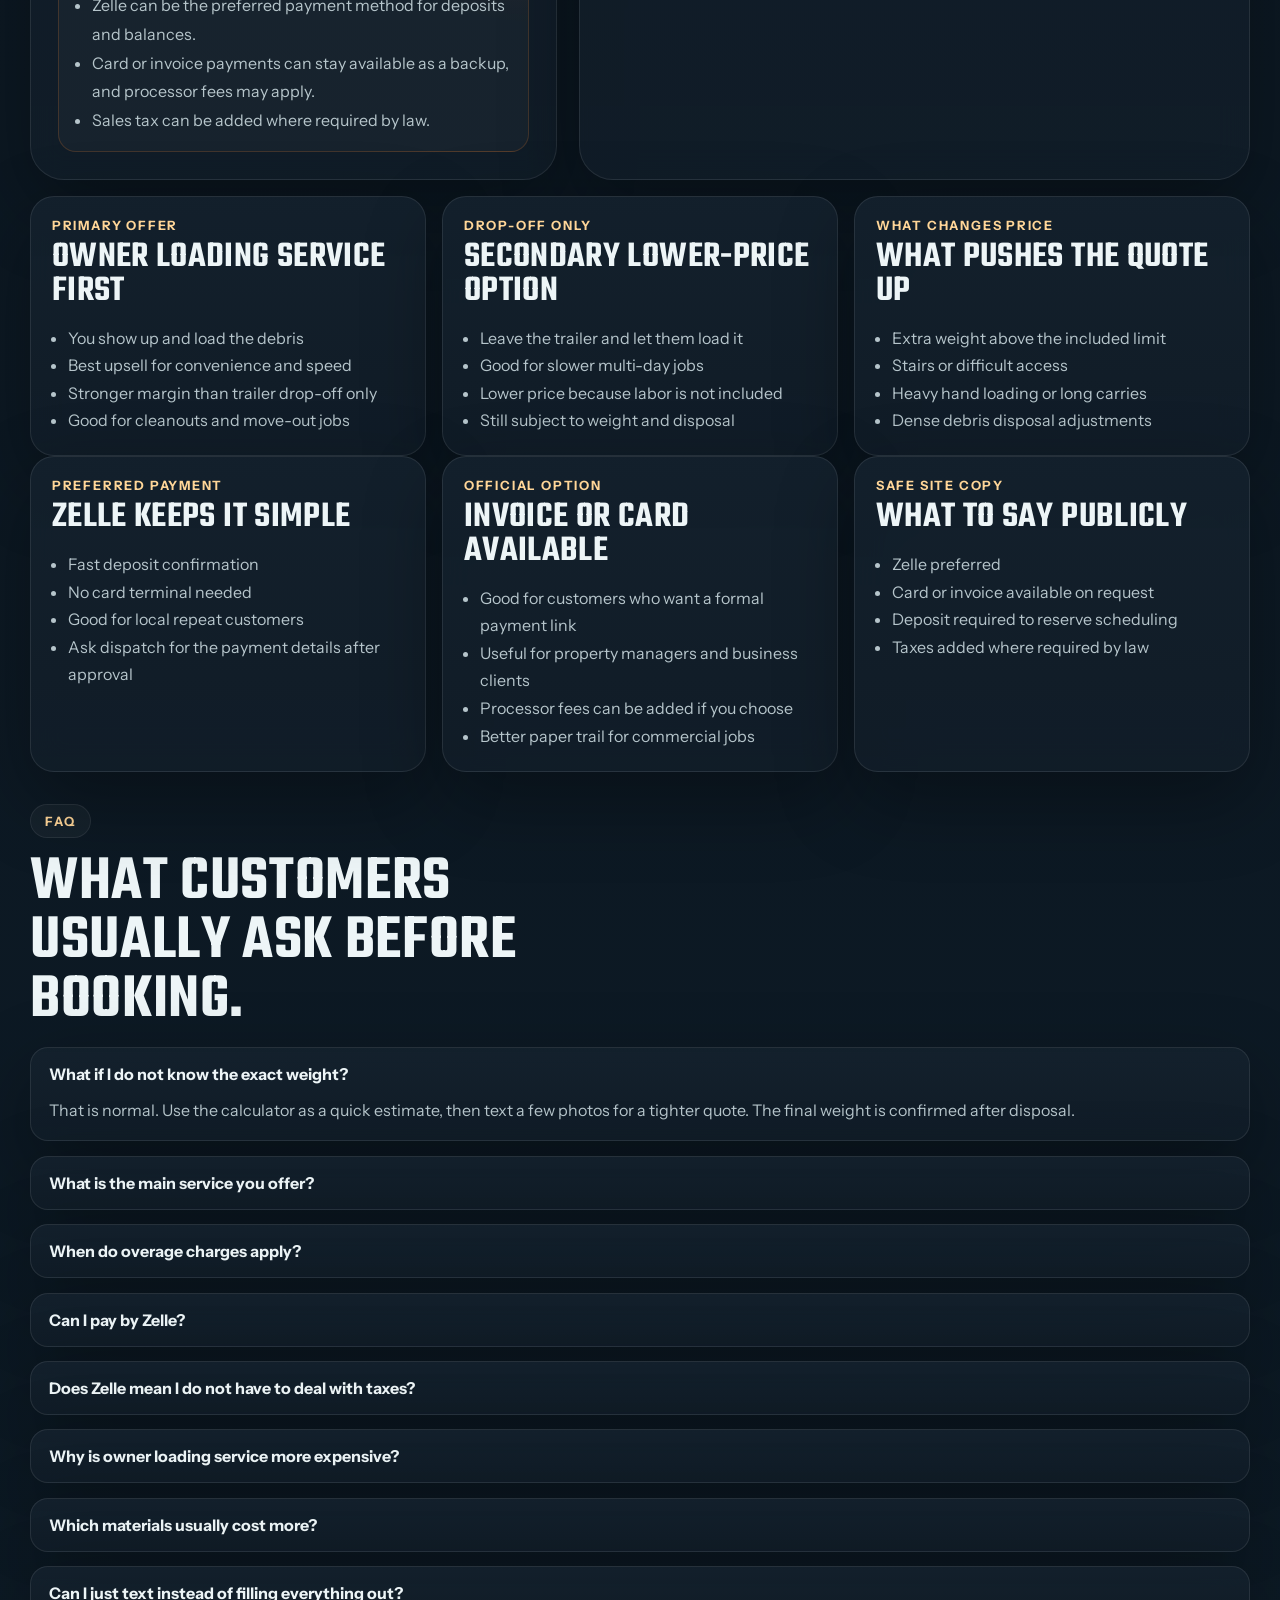
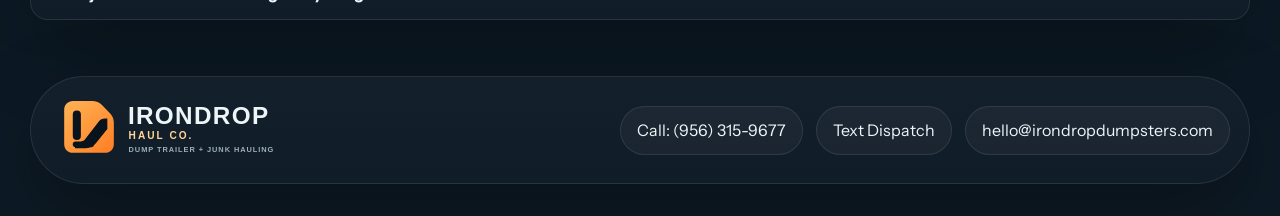
==== commit 197aeecf: "Add Render deployment setup" ====
--- a/dumpster-trailer-site/index.html
+++ b/dumpster-trailer-site/index.html
@@ -4,10 +4,10 @@
   <meta charset="UTF-8">
   <meta name="viewport" content="width=device-width, initial-scale=1.0">
   <meta name="theme-color" content="#0d1720">
-  <title>IronDrop Dumpster Trailer Rental | Owner-Operated Local Service</title>
+  <title>IronDrop Haul Co. | Dump Trailer & Junk Hauling</title>
   <meta
     name="description"
-    content="IronDrop is an owner-operated dumpster trailer rental service with one driveway-friendly black dump trailer, direct scheduling, and simple local pricing."
+    content="Owner-operated dump trailer and junk hauling with simple pricing, a quick weight-based estimator, and direct local scheduling."
   >
   <link rel="preconnect" href="https://fonts.googleapis.com">
   <link rel="preconnect" href="https://fonts.gstatic.com" crossorigin>
@@ -20,451 +20,329 @@
 <body>
   <div class="site-shell">
     <header class="topbar">
-      <a class="brand" href="#home" aria-label="IronDrop Dumpster Trailers home">
-        <span class="brand-mark">ID</span>
-        <span class="brand-copy">
-          <strong>IronDrop</strong>
-          <span>Dumpster Trailers</span>
-        </span>
+      <a class="brand" href="#quote" aria-label="IronDrop Haul Co.">
+        <img class="brand-logo" src="./assets/logo-irondrop-site.svg" alt="IronDrop Haul Co.">
       </a>
 
-      <button class="menu-toggle" type="button" aria-expanded="false" aria-controls="site-nav">
-        <span></span>
-        <span></span>
-        <span></span>
-      </button>
-
-      <nav class="site-nav" id="site-nav">
-        <a href="#services">Services</a>
-        <a href="#trailer">Our Trailer</a>
-        <a href="#process">Process</a>
-        <a href="#coverage">Area</a>
+      <div class="topbar-actions">
+        <a href="#pricing">Pricing</a>
         <a href="#faq">FAQ</a>
         <a class="nav-cta" href="tel:+19563159677">Call Dispatch</a>
-      </nav>
+      </div>
     </header>
 
-    <main>
-      <section class="hero section" id="home">
-        <div class="hero-copy" data-reveal>
-          <p class="eyebrow">Owner-Operated Dumpster Trailer Rental</p>
-          <h1>One tough trailer. One direct number. Zero runaround.</h1>
+    <main class="main-shell">
+      <section class="quote-layout" id="quote">
+        <div class="hero-copy">
+          <p class="eyebrow">Ready To Book</p>
+          <h1>We come, load it, and haul it away.</h1>
           <p class="hero-text">
-            IronDrop is built around one hard-working black dump trailer and direct service from the owner.
-            That means lower overhead, faster communication, driveway-friendly delivery, and honest local pricing.
+            IronDrop Haul Co. is built around a black dump trailer like this one and a simple high-value offer:
+            most customers book owner loading service, and in select cases we can also do trailer drop-off only.
+            Choose the debris type, estimate the weight, and get a fast ballpark quote.
           </p>
 
-          <div class="hero-actions">
-            <a class="button button-primary" href="#quote">Get a Fast Quote</a>
-            <a class="button button-secondary" href="#trailer">See The Trailer</a>
+          <div class="contact-row">
+            <a class="contact-chip" href="tel:+19563159677">Call: (956) 315-9677</a>
+            <a class="contact-chip" href="sms:+19563159677">Text Photos</a>
+            <a class="contact-chip" href="mailto:hello@irondropdumpsters.com">Email Quote</a>
+            <span class="contact-chip contact-chip-muted">Zelle preferred</span>
           </div>
 
-          <ul class="hero-points" aria-label="Key benefits">
-            <li>Work directly with the owner</li>
-            <li>One driveway-friendly dump trailer</li>
-            <li>Simple self-load pricing</li>
-          </ul>
-        </div>
-
-        <div class="hero-stage" data-reveal>
-          <div class="hero-glow hero-glow-one"></div>
-          <div class="hero-glow hero-glow-two"></div>
-
-          <div class="hero-card hero-card-main">
-            <div class="hero-card-top">
-              <span class="tag">Launch Offer</span>
-              <span class="muted">Single Trailer Package</span>
-            </div>
-            <h2>Owner-Run Rental</h2>
-            <p>Best for garage cleanouts, light demo, moving junk, small renovation debris, and property cleanup jobs.</p>
-            <div class="price-row">
-              <strong>$449</strong>
-              <span>Delivery, pickup, 7 days, and up to 2 tons included</span>
-            </div>
+          <div class="info-grid">
+            <article class="info-pill">
+              <span>Most booked</span>
+              <strong>We load it</strong>
+              <p>Higher price, but easier for the customer</p>
+            </article>
+            <article class="info-pill">
+              <span>Starting price</span>
+              <strong>From $624</strong>
+              <p>Trailer + owner loading service</p>
+            </article>
+            <article class="info-pill">
+              <span>Drop-off only</span>
+              <strong>Limited option</strong>
+              <p>Available for some jobs when self-load makes sense</p>
+            </article>
           </div>
 
-          <div class="hero-card hero-card-side">
-            <span class="mini-label">Why it works</span>
+          <div class="policy-card">
+            <strong>How pricing works</strong>
+            <p>
+              Most jobs should be quoted as owner loading service because that is where the convenience and
+              margin are. Drop-off only stays available for the right customer, but the main offer is that
+              you show up, load the debris, and haul it out. Weight still matters on both options.
+            </p>
+          </div>
+
+          <div class="payment-card">
+            <strong>Booking & payment</strong>
             <ul>
-              <li>Direct updates from the owner</li>
-              <li>Lower overhead than big fleets</li>
-              <li>Simple drop, load, and pickup flow</li>
+              <li>`We load it` jobs can be booked with a small deposit, for example `$99`.</li>
+              <li>`Drop-off only` jobs can require a larger deposit because the trailer stays on-site.</li>
+              <li>Zelle can be the preferred payment method for deposits and balances.</li>
+              <li>Card or invoice payments can stay available as a backup, and processor fees may apply.</li>
+              <li>Sales tax can be added where required by law.</li>
             </ul>
           </div>
-
-          <div class="hero-card hero-card-meter">
-            <span class="mini-label">Owner-operated speed</span>
-            <div class="meter">
-              <span></span>
+        </div>
+
+        <div class="quote-panel">
+          <form class="quote-form" id="quote-form">
+            <div class="form-grid">
+              <label>
+                Service type
+                <select name="service_type" id="service-type">
+                  <option value="loading" selected>We load it for you</option>
+                  <option value="self">Trailer drop-off only</option>
+                </select>
+              </label>
+
+              <label>
+                Debris type
+                <select name="debris_type" id="debris-type">
+                  <option value="household" selected>Mixed household junk</option>
+                  <option value="remodel">Light remodel debris</option>
+                  <option value="yard">Yard waste / brush</option>
+                  <option value="roofing">Roofing / shingles</option>
+                  <option value="dense">Concrete / dirt / tile</option>
+                </select>
+              </label>
+
+              <label>
+                Estimated weight
+                <select name="weight_estimate" id="weight-estimate">
+                  <option value="1">Up to 1.0 ton</option>
+                  <option value="1.5">Around 1.5 tons</option>
+                  <option value="2" selected>Around 2.0 tons</option>
+                  <option value="2.5">Around 2.5 tons</option>
+                  <option value="3">Around 3.0 tons</option>
+                  <option value="4">3.5 to 4.0 tons</option>
+                </select>
+              </label>
+
+              <label>
+                Job access
+                <select name="access_type" id="access-type">
+                  <option value="easy" selected>Easy access / driveway / garage</option>
+                  <option value="moderate">Moderate carry / backyard / some distance</option>
+                  <option value="hard">Stairs / difficult access / heavy hand loading</option>
+                </select>
+              </label>
+
+              <label>
+                Timing
+                <select name="timing">
+                  <option value="Same day if available">Same day if available</option>
+                  <option value="This week" selected>This week</option>
+                  <option value="Flexible">Flexible</option>
+                </select>
+              </label>
+
+              <label>
+                Name
+                <input type="text" name="name" placeholder="Your name" required>
+              </label>
+
+              <label>
+                Phone
+                <input type="tel" name="phone" placeholder="Best callback number" required>
+              </label>
+
+              <label>
+                Address
+                <input type="text" name="address" placeholder="Project address" required>
+              </label>
             </div>
-            <strong>Fast answers, fast scheduling, fewer handoffs.</strong>
-          </div>
-        </div>
-      </section>
-
-      <section class="trust-strip section" aria-label="Trust signals">
-        <div class="trust-item" data-reveal>Home cleanouts</div>
-        <div class="trust-item" data-reveal>Roof tear-offs</div>
-        <div class="trust-item" data-reveal>Contractor debris</div>
-        <div class="trust-item" data-reveal>Yard waste</div>
-        <div class="trust-item" data-reveal>Property turnover</div>
-      </section>
-
-      <section class="booking section" id="services">
-        <div class="section-heading" data-reveal>
-          <p class="eyebrow">Built Small On Purpose</p>
-          <h2>A local owner-operated setup can be a real advantage.</h2>
-          <p>
-            Instead of pretending to be a huge operation, this page leans into what makes a one-trailer
-            business strong: direct communication, cleaner pricing, flexible scheduling, and personal service.
-          </p>
-        </div>
-
-        <div class="card-grid options-grid">
-          <article class="option-card" data-reveal>
-            <p class="option-kicker">Direct Contact</p>
-            <h3>You talk to the owner, not a call center.</h3>
-            <strong class="option-price">Fast</strong>
-            <p>
-              Faster scheduling, quicker answers, and fewer surprises because the same person taking the call
-              is the one delivering and picking up the trailer.
-            </p>
-            <ul>
-              <li>Direct owner communication</li>
-              <li>No corporate handoff mess</li>
-              <li>Clear scheduling expectations</li>
-            </ul>
-          </article>
-
-          <article class="option-card featured" data-reveal>
-            <p class="option-kicker">Simple Offer</p>
-            <h3>One trailer package that is easy to understand.</h3>
-            <strong class="option-price">$449</strong>
-            <p>
-              We drop the trailer, you load it at your pace, and we haul it away when the job is done.
-              That clarity sells well for homeowners and small contractors.
-            </p>
-            <ul>
-              <li>Delivery and pickup included</li>
-              <li>7-day rental window</li>
-              <li>Up to 2 tons included</li>
-            </ul>
-          </article>
-
-          <article class="option-card" data-reveal>
-            <p class="option-kicker">Owner Pride</p>
-            <h3>One trailer means the equipment stays front and center.</h3>
-            <strong class="option-price">Sharp</strong>
-            <p>
-              The whole site now supports one real asset instead of fake variety. That makes the brand feel
-              more honest, more local, and more believable.
-            </p>
-            <ul>
-              <li>Trust-building from day one</li>
-              <li>Easy to photograph and market</li>
-              <li>Easy to scale later when fleet grows</li>
-            </ul>
-          </article>
-        </div>
-
-        <div class="market-note" data-reveal>
-          <strong>Smart positioning:</strong>
-          <span>Right now the offer is not “biggest fleet in town.” It is “personal service, direct contact, and a clean straightforward rental.”</span>
-        </div>
-      </section>
-
-      <section class="services section">
-        <div class="section-heading" data-reveal>
-          <p class="eyebrow">Best Fit Jobs</p>
-          <h2>The kind of work this trailer is perfect for right now.</h2>
-          <p>
-            Instead of listing every possible service, the site now focuses on the jobs that match a single
-            owner-operated dump trailer best.
-          </p>
-        </div>
-
-        <div class="card-grid services-grid">
-          <article class="info-card" data-reveal>
-            <span class="card-number">01</span>
-            <h3>Residential Cleanouts</h3>
-            <p>Basements, estates, moving days, spring cleanups, garage purges, and post-renovation mess.</p>
-          </article>
-
-          <article class="info-card" data-reveal>
-            <span class="card-number">02</span>
-            <h3>Contractor & Remodel Debris</h3>
-            <p>Drywall, flooring, cabinets, trim, tile, lumber scraps, and renovation waste picked up fast.</p>
-          </article>
-
-          <article class="info-card" data-reveal>
-            <span class="card-number">03</span>
-            <h3>Roofing & Exterior Jobs</h3>
-            <p>Shingles, siding, fencing, deck tear-downs, and exterior material that needs real hauling capacity.</p>
-          </article>
-
-          <article class="info-card" data-reveal>
-            <span class="card-number">04</span>
-            <h3>Property Managers</h3>
-            <p>Turnovers, evictions, apartment refreshes, rental prep, and faster make-ready cycles.</p>
-          </article>
-        </div>
-      </section>
-
-      <section class="sizes section" id="trailer">
-        <div class="section-heading" data-reveal>
-          <p class="eyebrow">Our Trailer</p>
-          <h2>One real black dump trailer, presented like the hero product it is.</h2>
-          <p>
-            This section is designed around the exact kind of trailer you showed: black, dual axle,
-            tough-looking, jobsite-ready, and easy to understand for customers browsing fast.
-          </p>
-        </div>
-
-        <div class="trailer-showcase" data-reveal>
-          <div class="trailer-media">
-            <img src="./assets/trailer-owner.svg" alt="Illustration of a black owner-operated dump trailer at a job site">
-          </div>
-
-          <article class="pricing-card featured trailer-package">
-            <p class="pricing-size">Single Trailer Package</p>
-            <h3>Simple, Honest, Ready To Book</h3>
-            <p class="pricing-copy">
-              One trailer. One clear package. Best for homeowners, landlords, and small contractors who
-              want a clean self-load rental without the corporate feel.
-            </p>
-            <strong class="pricing-price">$449</strong>
-            <div class="pricing-meta">
-              <span>7-day rental</span>
-              <span>2 tons included</span>
-              <span>Delivery + pickup</span>
-            </div>
-            <ul>
-              <li>Driveway-friendly trailer setup</li>
-              <li>Great for junk, demo debris, and move-out cleanups</li>
-              <li>Direct scheduling with the owner</li>
-            </ul>
-          </article>
-        </div>
-
-        <div class="pricing-note" data-reveal>
-          <strong>Suggested add-ons:</strong>
-          <span>Extra days, overage tonnage, mattress surcharge, appliance surcharge, or rush delivery can all be added later without needing a whole new package structure.</span>
-        </div>
-      </section>
-
-      <section class="process section" id="process">
-        <div class="section-heading" data-reveal>
-          <p class="eyebrow">How It Works</p>
-          <h2>Book it in minutes. Fill it on your time. We haul it away.</h2>
-        </div>
-
-        <div class="timeline">
-          <article class="timeline-step" data-reveal>
-            <span>Step 1</span>
-            <h3>Call or text the owner</h3>
-            <p>Send the address, the kind of debris, and a few photos if you have them. That keeps quoting fast and simple.</p>
-          </article>
-
-          <article class="timeline-step" data-reveal>
-            <span>Step 2</span>
-            <h3>We drop the trailer</h3>
-            <p>The trailer gets placed carefully, ready for self-loading on your schedule without rushing the cleanup.</p>
-          </article>
-
-          <article class="timeline-step" data-reveal>
-            <span>Step 3</span>
-            <h3>You load it, we haul it away</h3>
-            <p>Once the trailer is full, just text for pickup and the job gets closed out cleanly.</p>
-          </article>
-        </div>
-      </section>
-
-      <section class="coverage section" id="coverage">
-        <div class="coverage-copy" data-reveal>
-          <p class="eyebrow">Coverage</p>
-          <h2>Serving homes, job sites, and rental properties across your metro area.</h2>
-          <p>
-            This section is intentionally easy to localize. Swap in your county names, suburbs, and ZIPs,
-            and the page becomes market-specific in minutes.
-          </p>
-          <div class="coverage-list">
-            <span>Downtown core</span>
-            <span>Inner-ring suburbs</span>
-            <span>New construction zones</span>
-            <span>Commercial corridors</span>
-            <span>Small towns nearby</span>
-          </div>
-        </div>
-
-        <div class="coverage-panel" data-reveal>
-          <div class="coverage-orbit orbit-one"></div>
-          <div class="coverage-orbit orbit-two"></div>
-          <div class="coverage-hub">
-            <strong>Same-day and next-day scheduling</strong>
-            <p>Perfect for last-minute cleanups, contractor timelines, and move-out deadlines.</p>
-          </div>
-        </div>
-      </section>
-
-      <section class="reviews section">
-        <div class="section-heading" data-reveal>
-          <p class="eyebrow">What Customers Say</p>
-          <h2>Fast enough for contractors. Easy enough for homeowners.</h2>
-        </div>
-
-        <div class="card-grid review-grid">
-          <blockquote class="review-card" data-reveal>
-            <p>
-              "The trailer showed up exactly when promised, fit the driveway perfectly, and pickup was
-              insanely smooth. Zero hassle."
-            </p>
-            <footer>Jordan M. | Homeowner</footer>
-          </blockquote>
-
-          <blockquote class="review-card" data-reveal>
-            <p>
-              "We use them on remodel jobs because they move quickly and the trailers look cleaner and
-              more professional than standard roll-offs."
-            </p>
-            <footer>Ray S. | General Contractor</footer>
-          </blockquote>
-
-          <blockquote class="review-card" data-reveal>
-            <p>
-              "Perfect for rental turnovers. We text, they drop, we load, they pick up. Super easy."
-            </p>
-            <footer>Ashley P. | Property Manager</footer>
-          </blockquote>
-        </div>
-      </section>
-
-      <section class="faq section" id="faq">
-        <div class="section-heading" data-reveal>
-          <p class="eyebrow">FAQ</p>
-          <h2>The questions people ask before they book.</h2>
-        </div>
-
-        <div class="faq-list">
-          <details data-reveal>
-            <summary>Can I load the trailer myself?</summary>
-            <p>
-              Yes. That is the main offer on this site. The service is intentionally built around a simple
-              self-load rental because it keeps the pricing clear and the operation lean.
-            </p>
-          </details>
-
-          <details data-reveal>
-            <summary>Do you have multiple trailer sizes?</summary>
-            <p>
-              Right now the company is focused on one main dump trailer package. That keeps scheduling,
-              pricing, and service straightforward while the business grows.
-            </p>
-          </details>
-
-          <details data-reveal>
-            <summary>How fast can you deliver?</summary>
-            <p>
-              Many jobs can be scheduled within 24 to 48 hours, and some can move even faster depending on
-              your route, trailer availability, and the type of debris.
-            </p>
-          </details>
-
-          <details data-reveal>
-            <summary>What materials are allowed?</summary>
-            <p>
-              Common debris like household junk, construction waste, yard debris, and roofing material is
-              usually fine. Hazardous waste, chemicals, tires, and some appliances should be listed in your
-              disposal policy before launch.
-            </p>
-          </details>
-
-          <details data-reveal>
-            <summary>Do I need a permit?</summary>
-            <p>
-              Usually not if the trailer stays on a private driveway. If it must sit in the street or a
-              public right-of-way, local permit rules can apply.
-            </p>
-          </details>
-
-          <details data-reveal>
-            <summary>How do I know whether a trailer or full-service junk removal is cheaper?</summary>
-            <p>
-              This site is currently focused on trailer rental first. If a job needs heavy lifting or full
-              cleanout labor later, that can be added when the business expands.
-            </p>
-          </details>
-        </div>
-      </section>
-
-      <section class="quote section" id="quote">
-        <div class="quote-panel" data-reveal>
-          <div class="quote-copy">
-            <p class="eyebrow">Ready To Book</p>
-            <h2>Need a trailer on-site fast?</h2>
-            <p>
-              Call, text, or use the quick form. A couple of photos plus the address is usually enough to
-              get the conversation moving fast.
-            </p>
-            <div class="contact-list">
-              <a href="tel:+19563159677">(956) 315-9677</a>
-              <a href="sms:+19563159677">Text Photos</a>
-              <a href="mailto:hello@irondropdumpsters.com">hello@irondropdumpsters.com</a>
-            </div>
-          </div>
-
-          <form class="quote-form" id="quote-form">
-            <label>
-              Project type
-              <select name="project_type">
-                <option value="Garage or household cleanout" selected>Garage or household cleanout</option>
-                <option value="Small remodel debris">Small remodel debris</option>
-                <option value="Property cleanup">Property cleanup</option>
-                <option value="Roofing or exterior debris">Roofing or exterior debris</option>
-              </select>
-            </label>
-            <label>
-              Name
-              <input type="text" name="name" placeholder="Your name" required>
-            </label>
-            <label>
-              Phone
-              <input type="tel" name="phone" placeholder="Best callback number">
-            </label>
-            <label>
-              Address
-              <input type="text" name="address" placeholder="Project address" required>
-            </label>
-            <label>
-              Timing
-              <select name="timing">
-                <option value="Same day if available">Same day if available</option>
-                <option value="This week" selected>This week</option>
-                <option value="Flexible">Flexible</option>
-              </select>
-            </label>
+
             <label>
               Project details
               <textarea name="details" rows="4" placeholder="What are you throwing away?"></textarea>
             </label>
-            <button class="button button-primary button-full" type="submit">Request My Quote</button>
-            <p class="form-note" id="form-note">This opens your email app with the quote details prefilled.</p>
+
+            <div class="estimate-card" id="estimate-card">
+              <div class="estimate-head">
+                <span>Estimated total</span>
+                <strong id="estimate-total">$449</strong>
+              </div>
+              <div class="estimate-meta">
+                <span id="estimate-included">Includes up to 2.0 tons</span>
+                <span id="estimate-overage">$85 per extra ton</span>
+              </div>
+              <p id="estimate-note">
+                Mixed household junk estimate shown. Final total depends on actual landfill scale weight,
+                prohibited items, and the final debris mix.
+              </p>
+            </div>
+
+            <div class="action-row">
+              <button class="button button-primary" type="submit">Email My Estimate</button>
+              <button class="button button-secondary" type="button" id="text-estimate">Text Dispatch</button>
+            </div>
+
+            <p class="form-note" id="form-note">
+              The calculator is a fast ballpark tool. Exact totals can change if the actual scale weight or
+              debris type is different from the estimate.
+            </p>
           </form>
+        </div>
+      </section>
+
+      <section class="quick-strip" id="pricing">
+        <article class="strip-card">
+          <p class="strip-label">Primary Offer</p>
+          <h2>Owner loading service first</h2>
+          <ul>
+            <li>You show up and load the debris</li>
+            <li>Best upsell for convenience and speed</li>
+            <li>Stronger margin than trailer drop-off only</li>
+            <li>Good for cleanouts and move-out jobs</li>
+          </ul>
+        </article>
+
+        <article class="strip-card">
+          <p class="strip-label">Drop-Off Only</p>
+          <h2>Secondary lower-price option</h2>
+          <ul>
+            <li>Leave the trailer and let them load it</li>
+            <li>Good for slower multi-day jobs</li>
+            <li>Lower price because labor is not included</li>
+            <li>Still subject to weight and disposal</li>
+          </ul>
+        </article>
+
+        <article class="strip-card">
+          <p class="strip-label">What Changes Price</p>
+          <h2>What pushes the quote up</h2>
+          <ul>
+            <li>Extra weight above the included limit</li>
+            <li>Stairs or difficult access</li>
+            <li>Heavy hand loading or long carries</li>
+            <li>Dense debris disposal adjustments</li>
+          </ul>
+        </article>
+      </section>
+
+      <section class="quick-strip payment-strip">
+        <article class="strip-card">
+          <p class="strip-label">Preferred Payment</p>
+          <h2>Zelle keeps it simple</h2>
+          <ul>
+            <li>Fast deposit confirmation</li>
+            <li>No card terminal needed</li>
+            <li>Good for local repeat customers</li>
+            <li>Ask dispatch for the payment details after approval</li>
+          </ul>
+        </article>
+
+        <article class="strip-card">
+          <p class="strip-label">Official Option</p>
+          <h2>Invoice or card available</h2>
+          <ul>
+            <li>Good for customers who want a formal payment link</li>
+            <li>Useful for property managers and business clients</li>
+            <li>Processor fees can be added if you choose</li>
+            <li>Better paper trail for commercial jobs</li>
+          </ul>
+        </article>
+
+        <article class="strip-card">
+          <p class="strip-label">Safe Site Copy</p>
+          <h2>What to say publicly</h2>
+          <ul>
+            <li>Zelle preferred</li>
+            <li>Card or invoice available on request</li>
+            <li>Deposit required to reserve scheduling</li>
+            <li>Taxes added where required by law</li>
+          </ul>
+        </article>
+      </section>
+
+      <section class="faq-shell" id="faq">
+        <div class="faq-heading">
+          <p class="eyebrow">FAQ</p>
+          <h2>What customers usually ask before booking.</h2>
+        </div>
+
+        <div class="faq-list">
+          <details open>
+            <summary>What if I do not know the exact weight?</summary>
+            <p>
+              That is normal. Use the calculator as a quick estimate, then text a few photos for a tighter quote.
+              The final weight is confirmed after disposal.
+            </p>
+          </details>
+
+          <details>
+            <summary>What is the main service you offer?</summary>
+            <p>
+              The main service is owner loading with the dump trailer. In other words, you show up, load the
+              debris, and haul it away. Trailer drop-off only is still available for some jobs, but it is not
+              the main pitch.
+            </p>
+          </details>
+
+          <details>
+            <summary>When do overage charges apply?</summary>
+            <p>
+              Only when the actual dump weight is above the included weight limit for the debris type you booked.
+              If it stays under the included limit, there is no overage charge.
+            </p>
+          </details>
+
+          <details>
+            <summary>Can I pay by Zelle?</summary>
+            <p>
+              Yes, Zelle can be your preferred payment method for deposits and balances if your business bank account
+              supports it. Card or invoice payment can still be offered when a customer wants a formal payment link.
+            </p>
+          </details>
+
+          <details>
+            <summary>Does Zelle mean I do not have to deal with taxes?</summary>
+            <p>
+              No. Payment method and tax responsibility are different things. Zelle may help reduce processing costs,
+              but business income still has to be tracked and reported properly.
+            </p>
+          </details>
+
+          <details>
+            <summary>Why is owner loading service more expensive?</summary>
+            <p>
+              Because that changes the job from simple trailer rental into labor service. Once loading is included,
+              the estimate also has to cover time, lifting, carrying distance, stairs, and job difficulty.
+            </p>
+          </details>
+
+          <details>
+            <summary>Which materials usually cost more?</summary>
+            <p>
+              Shingles, concrete, dirt, brick, and tile are much heavier than normal household junk, so they often
+              have lower included tonnage and a higher overage rate.
+            </p>
+          </details>
+
+          <details>
+            <summary>Can I just text instead of filling everything out?</summary>
+            <p>
+              Yes. If it is easier, text the address and a few photos to dispatch and you can get the conversation
+              moving that way.
+            </p>
+          </details>
         </div>
       </section>
     </main>
 
-    <footer class="site-footer section">
-      <div class="footer-panel" data-reveal>
-        <div>
-          <p class="eyebrow">IronDrop Dumpster Trailers</p>
-          <p class="footer-copy">
-            Driveway-friendly dumpster trailer rentals for cleanouts, contractors, roofing jobs, and
-            property turnover work.
-          </p>
-        </div>
+    <footer class="site-footer">
+      <div class="footer-bar">
+        <span class="footer-brand">
+          <img class="footer-brand-logo" src="./assets/logo-irondrop-site.svg" alt="IronDrop Haul Co.">
+        </span>
         <div class="footer-links">
           <a href="tel:+19563159677">Call: (956) 315-9677</a>
-          <a href="mailto:hello@irondropdumpsters.com">Email: hello@irondropdumpsters.com</a>
+          <a href="sms:+19563159677">Text Dispatch</a>
+          <a href="mailto:hello@irondropdumpsters.com">hello@irondropdumpsters.com</a>
         </div>
       </div>
     </footer>
--- a/dumpster-trailer-site/styles.css
+++ b/dumpster-trailer-site/styles.css
@@ -1,27 +1,22 @@
 :root {
   color-scheme: dark;
-  --bg: #0d1720;
-  --bg-soft: #132433;
-  --panel: rgba(15, 28, 38, 0.8);
-  --panel-strong: rgba(16, 29, 40, 0.96);
-  --line: rgba(255, 255, 255, 0.08);
-  --line-strong: rgba(255, 255, 255, 0.16);
-  --text: #eef5f7;
-  --text-soft: #b7c8ce;
-  --text-muted: #8ea2aa;
-  --accent: #ff7a1a;
-  --accent-strong: #ff5313;
-  --accent-soft: rgba(255, 122, 26, 0.16);
-  --sky: #63d5ff;
-  --sand: #ffdc9d;
-  --success: #98ffb2;
-  --shadow-lg: 0 32px 90px rgba(0, 0, 0, 0.28);
-  --shadow-md: 0 20px 44px rgba(0, 0, 0, 0.22);
-  --radius-xl: 32px;
+  --bg: #0b1620;
+  --bg-deep: #09131c;
+  --panel: rgba(18, 31, 42, 0.9);
+  --panel-soft: rgba(24, 38, 51, 0.86);
+  --line: rgba(255, 255, 255, 0.09);
+  --text: #edf5f7;
+  --text-soft: #b6c5cb;
+  --text-muted: #8ca0a9;
+  --accent: #ff8428;
+  --accent-2: #ffb04d;
+  --sand: #ffd698;
+  --shadow-lg: 0 28px 80px rgba(0, 0, 0, 0.32);
+  --shadow-md: 0 18px 42px rgba(0, 0, 0, 0.22);
+  --radius-xl: 34px;
   --radius-lg: 24px;
   --radius-md: 18px;
-  --radius-sm: 14px;
-  --max-width: 1180px;
+  --max-width: 1220px;
 }
 
 * {
@@ -38,9 +33,8 @@
   font-family: "Instrument Sans", sans-serif;
   color: var(--text);
   background:
-    radial-gradient(circle at 15% 15%, rgba(99, 213, 255, 0.12), transparent 24%),
-    radial-gradient(circle at 85% 10%, rgba(255, 122, 26, 0.18), transparent 26%),
-    linear-gradient(135deg, #071018 0%, #0c1821 42%, #12212d 100%);
+    radial-gradient(circle at 12% 18%, rgba(255, 132, 40, 0.1), transparent 20%),
+    linear-gradient(180deg, #0b1620 0%, #0d1a25 100%);
 }
 
 body::before {
@@ -51,8 +45,8 @@
   background:
     linear-gradient(90deg, rgba(255, 255, 255, 0.03) 1px, transparent 1px),
     linear-gradient(rgba(255, 255, 255, 0.03) 1px, transparent 1px);
-  background-size: 72px 72px;
-  mask-image: linear-gradient(180deg, rgba(0, 0, 0, 0.8), transparent 88%);
+  background-size: 78px 78px;
+  mask-image: linear-gradient(180deg, rgba(0, 0, 0, 0.9), transparent 96%);
 }
 
 a {
@@ -69,36 +63,11 @@
 
 .site-shell {
   position: relative;
-  overflow: hidden;
-}
-
-.site-shell::before,
-.site-shell::after {
-  content: "";
-  position: absolute;
-  border-radius: 999px;
-  filter: blur(90px);
-  pointer-events: none;
-}
-
-.site-shell::before {
-  width: 24rem;
-  height: 24rem;
-  top: 4rem;
-  right: -6rem;
-  background: rgba(255, 83, 19, 0.28);
-}
-
-.site-shell::after {
-  width: 20rem;
-  height: 20rem;
-  top: 28rem;
-  left: -8rem;
-  background: rgba(99, 213, 255, 0.16);
 }
 
 .topbar,
-.section {
+.main-shell,
+.site-footer {
   width: min(calc(100% - 2rem), var(--max-width));
   margin: 0 auto;
 }
@@ -106,16 +75,16 @@
 .topbar {
   position: sticky;
   top: 1rem;
-  z-index: 20;
+  z-index: 10;
   margin-top: 1rem;
-  padding: 1rem 1.15rem;
+  padding: 1rem 1.2rem;
   display: flex;
   align-items: center;
   justify-content: space-between;
-  gap: 1.5rem;
-  border: 1px solid rgba(255, 255, 255, 0.08);
-  border-radius: 999px;
-  background: rgba(8, 16, 23, 0.7);
+  gap: 1rem;
+  border: 1px solid var(--line);
+  border-radius: 999px;
+  background: rgba(9, 19, 28, 0.74);
   box-shadow: var(--shadow-md);
   backdrop-filter: blur(16px);
 }
@@ -123,117 +92,84 @@
 .brand {
   display: inline-flex;
   align-items: center;
-  gap: 0.9rem;
-}
-
-.brand-mark {
-  width: 3rem;
-  height: 3rem;
-  display: grid;
-  place-items: center;
-  border-radius: 1rem;
-  font-family: "Teko", sans-serif;
-  font-size: 1.5rem;
-  letter-spacing: 0.06em;
-  color: #08131a;
-  background: linear-gradient(135deg, var(--sand), var(--accent));
-  box-shadow: 0 12px 26px rgba(255, 122, 26, 0.35);
-}
-
-.brand-copy {
-  display: grid;
-  gap: 0.1rem;
-  line-height: 1;
-}
-
-.brand-copy strong {
-  font-size: 1rem;
-  font-weight: 800;
-  letter-spacing: 0.03em;
-  text-transform: uppercase;
-}
-
-.brand-copy span {
-  color: var(--text-soft);
-  font-size: 0.86rem;
-}
-
-.site-nav {
+  max-width: min(100%, 348px);
+}
+
+.brand-logo {
+  width: min(100%, 330px);
+  height: auto;
+  display: block;
+}
+
+.topbar-actions {
   display: flex;
   align-items: center;
-  gap: 1.2rem;
-}
-
-.site-nav a {
+  gap: 1rem;
+}
+
+.topbar-actions a {
   color: var(--text-soft);
   font-size: 0.94rem;
-  transition: color 180ms ease, transform 180ms ease;
-}
-
-.site-nav a:hover,
-.site-nav a:focus-visible {
-  color: var(--text);
-  transform: translateY(-1px);
+}
+
+.nav-cta,
+.button-primary {
+  color: #08131a;
+  font-weight: 800;
+  background: linear-gradient(135deg, var(--accent), var(--accent-2));
+  box-shadow: 0 18px 36px rgba(255, 132, 40, 0.26);
 }
 
 .nav-cta {
-  padding: 0.75rem 1.1rem;
-  border-radius: 999px;
-  color: #08131a;
-  font-weight: 700;
-  background: linear-gradient(135deg, #fff1cf, #ffb24a);
-}
-
-.menu-toggle {
-  display: none;
-  width: 3rem;
-  height: 3rem;
-  padding: 0.7rem;
-  border: 0;
-  border-radius: 999px;
-  background: rgba(255, 255, 255, 0.06);
-  cursor: pointer;
-}
-
-.menu-toggle span {
-  display: block;
-  width: 100%;
-  height: 2px;
-  margin: 4px 0;
-  border-radius: 999px;
-  background: var(--text);
-}
-
-.section {
-  padding: 5.5rem 0;
-}
-
-.hero {
-  display: grid;
-  grid-template-columns: 1.05fr 0.95fr;
-  gap: 2.2rem;
-  align-items: center;
-  min-height: calc(100vh - 7rem);
-  padding-top: 4rem;
+  padding: 0.8rem 1.15rem;
+  border-radius: 999px;
+}
+
+.main-shell {
+  padding: 3rem 0 1.5rem;
+}
+
+.quote-layout {
+  display: grid;
+  grid-template-columns: 0.88fr 1.12fr;
+  gap: 1.35rem;
+  align-items: stretch;
+}
+
+.hero-copy,
+.quote-panel,
+.strip-card,
+.faq-list details,
+.footer-bar {
+  border: 1px solid var(--line);
+  background: linear-gradient(180deg, rgba(20, 33, 45, 0.92), rgba(17, 29, 40, 0.88));
+  box-shadow: var(--shadow-lg);
+  backdrop-filter: blur(16px);
+}
+
+.hero-copy,
+.quote-panel {
+  padding: 1.7rem;
+  border-radius: var(--radius-xl);
 }
 
 .eyebrow {
   width: fit-content;
   margin: 0 0 1rem;
-  padding: 0.5rem 0.85rem;
+  padding: 0.55rem 0.9rem;
+  border-radius: 999px;
   border: 1px solid rgba(255, 255, 255, 0.08);
-  border-radius: 999px;
   color: var(--sand);
-  font-size: 0.82rem;
-  font-weight: 700;
-  letter-spacing: 0.12em;
+  font-size: 0.8rem;
+  font-weight: 800;
+  letter-spacing: 0.14em;
   text-transform: uppercase;
   background: rgba(255, 255, 255, 0.04);
 }
 
-.hero h1,
-.section-heading h2,
-.quote-copy h2 {
+.hero-copy h1,
+.faq-heading h2,
+.strip-card h2 {
   margin: 0;
   font-family: "Teko", sans-serif;
   font-weight: 600;
@@ -242,633 +178,132 @@
   text-transform: uppercase;
 }
 
-.hero h1 {
-  max-width: 11ch;
-  font-size: clamp(4.2rem, 9vw, 8rem);
+.hero-copy h1 {
+  max-width: 10ch;
+  font-size: clamp(4.1rem, 8vw, 7.2rem);
 }
 
 .hero-text,
-.section-heading p,
-.coverage-copy p,
-.quote-copy p,
-.info-card p,
-.pricing-copy,
-.timeline-step p,
-.review-card p,
+.policy-card p,
+.estimate-card p,
 .faq-list p,
-.hero-card p {
+.strip-card li,
+.form-note {
   color: var(--text-soft);
-  line-height: 1.75;
+  line-height: 1.72;
 }
 
 .hero-text {
-  max-width: 38rem;
-  margin: 1rem 0 0;
-  font-size: 1.06rem;
-}
-
-.hero-actions {
+  max-width: 34rem;
+  margin: 1rem 0 1.4rem;
+  font-size: 1.02rem;
+}
+
+.contact-row {
   display: flex;
   flex-wrap: wrap;
+  gap: 0.85rem;
+  margin-bottom: 1.35rem;
+}
+
+.contact-chip {
+  padding: 0.9rem 1rem;
+  border-radius: 999px;
+  border: 1px solid var(--line);
+  background: rgba(255, 255, 255, 0.04);
+}
+
+.contact-chip-muted {
+  color: var(--sand);
+}
+
+.info-grid {
+  display: grid;
+  grid-template-columns: repeat(3, minmax(0, 1fr));
+  gap: 0.85rem;
+}
+
+.info-pill {
+  padding: 1rem;
+  border-radius: var(--radius-md);
+  border: 1px solid var(--line);
+  background: rgba(255, 255, 255, 0.04);
+}
+
+.info-pill span {
+  display: block;
+  margin-bottom: 0.35rem;
+  color: var(--text-muted);
+  font-size: 0.84rem;
+  font-weight: 700;
+  text-transform: uppercase;
+  letter-spacing: 0.08em;
+}
+
+.info-pill strong {
+  display: block;
+  margin-bottom: 0.35rem;
+  font-family: "Teko", sans-serif;
+  font-size: 2.6rem;
+  line-height: 0.95;
+}
+
+.info-pill p {
+  margin: 0;
+  color: var(--text-soft);
+  font-size: 0.92rem;
+  line-height: 1.55;
+}
+
+.policy-card {
+  margin-top: 0.95rem;
+  padding: 1rem 1.05rem;
+  border-radius: var(--radius-md);
+  border: 1px solid var(--line);
+  background: rgba(255, 255, 255, 0.03);
+}
+
+.policy-card strong {
+  display: block;
+  margin-bottom: 0.45rem;
+  color: var(--sand);
+}
+
+.policy-card p {
+  margin: 0;
+}
+
+.payment-card {
+  margin-top: 0.95rem;
+  padding: 1rem 1.05rem;
+  border-radius: var(--radius-md);
+  border: 1px solid rgba(255, 132, 40, 0.18);
+  background:
+    radial-gradient(circle at top right, rgba(255, 132, 40, 0.12), transparent 34%),
+    rgba(255, 255, 255, 0.03);
+}
+
+.payment-card strong {
+  display: block;
+  margin-bottom: 0.55rem;
+  color: var(--sand);
+}
+
+.payment-card ul {
+  margin: 0;
+  padding-left: 1rem;
+  color: var(--text-soft);
+  line-height: 1.8;
+}
+
+.quote-form {
+  display: grid;
   gap: 1rem;
-  margin: 2rem 0 1.7rem;
-}
-
-.button {
-  display: inline-flex;
-  align-items: center;
-  justify-content: center;
-  min-height: 3.35rem;
-  padding: 0.95rem 1.4rem;
-  border-radius: 999px;
-  font-weight: 700;
-  transition: transform 180ms ease, box-shadow 180ms ease, border-color 180ms ease;
-}
-
-.button:hover,
-.button:focus-visible {
-  transform: translateY(-2px);
-}
-
-.button-primary {
-  color: #08131a;
-  background: linear-gradient(135deg, var(--accent), #ffb24a);
-  box-shadow: 0 18px 36px rgba(255, 122, 26, 0.28);
-}
-
-.button-secondary {
-  border: 1px solid rgba(255, 255, 255, 0.12);
-  background: rgba(255, 255, 255, 0.03);
-}
-
-.button-full {
-  width: 100%;
-  border: 0;
-  cursor: pointer;
-}
-
-.hero-points {
-  display: flex;
-  flex-wrap: wrap;
-  gap: 0.9rem;
-  padding: 0;
-  margin: 0;
-  list-style: none;
-}
-
-.hero-points li {
-  padding: 0.8rem 1rem;
-  border-radius: 999px;
-  color: var(--text);
-  background: rgba(255, 255, 255, 0.05);
-  border: 1px solid rgba(255, 255, 255, 0.08);
-}
-
-.hero-stage {
-  position: relative;
-  min-height: 40rem;
-}
-
-.hero-glow {
-  position: absolute;
-  border-radius: 999px;
-  filter: blur(70px);
-}
-
-.hero-glow-one {
-  width: 14rem;
-  height: 14rem;
-  top: 0;
-  right: 2rem;
-  background: rgba(255, 83, 19, 0.26);
-}
-
-.hero-glow-two {
-  width: 12rem;
-  height: 12rem;
-  left: 0;
-  bottom: 4rem;
-  background: rgba(99, 213, 255, 0.2);
-}
-
-.hero-card {
-  position: absolute;
-  border: 1px solid rgba(255, 255, 255, 0.08);
-  border-radius: var(--radius-xl);
-  background: linear-gradient(180deg, rgba(15, 28, 38, 0.94), rgba(12, 22, 31, 0.84));
-  box-shadow: var(--shadow-lg);
-  backdrop-filter: blur(18px);
-}
-
-.hero-card-main {
-  top: 1rem;
-  right: 0;
-  width: min(100%, 27rem);
-  padding: 1.6rem;
-  transform: rotate(-4deg);
-}
-
-.hero-card-main h2 {
-  margin: 0.65rem 0 0.55rem;
-  font-family: "Teko", sans-serif;
-  font-size: clamp(2.2rem, 5vw, 3.4rem);
-  font-weight: 600;
-  text-transform: uppercase;
-}
-
-.hero-card-top,
-.price-row {
-  display: flex;
-  align-items: center;
-  justify-content: space-between;
-  gap: 1rem;
-}
-
-.tag,
-.mini-label {
-  display: inline-flex;
-  width: fit-content;
-  padding: 0.42rem 0.7rem;
-  border-radius: 999px;
-  font-size: 0.76rem;
-  font-weight: 700;
-  letter-spacing: 0.08em;
-  text-transform: uppercase;
-}
-
-.tag {
-  color: #08131a;
-  background: linear-gradient(135deg, var(--sand), #fff3d7);
-}
-
-.muted,
-.mini-label {
-  color: var(--text-muted);
-}
-
-.price-row {
-  margin-top: 1.4rem;
-  padding-top: 1.2rem;
-  border-top: 1px solid rgba(255, 255, 255, 0.08);
-}
-
-.price-row strong {
-  font-family: "Teko", sans-serif;
-  font-size: 3rem;
-  line-height: 1;
-  color: var(--sand);
-}
-
-.price-row span {
-  color: var(--text-soft);
-  max-width: 9rem;
-  text-align: right;
-}
-
-.hero-card-side {
-  bottom: 7rem;
-  left: 0;
-  width: min(100%, 18rem);
-  padding: 1.4rem;
-}
-
-.hero-card-side ul {
-  padding-left: 1.1rem;
-  margin: 0.75rem 0 0;
-  color: var(--text-soft);
-  line-height: 1.85;
-}
-
-.hero-card-meter {
-  right: 3rem;
-  bottom: 0;
-  width: min(100%, 18rem);
-  padding: 1.2rem;
-}
-
-.meter {
-  height: 0.9rem;
-  margin: 0.85rem 0 1rem;
-  border-radius: 999px;
-  overflow: hidden;
-  background: rgba(255, 255, 255, 0.06);
-}
-
-.meter span {
-  display: block;
-  width: 78%;
-  height: 100%;
-  border-radius: inherit;
-  background: linear-gradient(135deg, var(--sky), var(--accent));
-}
-
-.trust-strip {
-  display: grid;
-  grid-template-columns: repeat(5, minmax(0, 1fr));
-  gap: 1rem;
-  padding-top: 0;
-}
-
-.trust-item,
-.info-card,
-.pricing-card,
-.timeline-step,
-.review-card,
-.coverage-panel,
-.quote-panel,
-.faq-list details {
-  border: 1px solid var(--line);
-  background: rgba(255, 255, 255, 0.04);
-  box-shadow: var(--shadow-md);
-  backdrop-filter: blur(16px);
-}
-
-.trust-item {
-  padding: 1rem;
-  border-radius: 999px;
-  text-align: center;
-  color: var(--text-soft);
-}
-
-.section-heading {
-  max-width: 42rem;
-  margin-bottom: 2rem;
-}
-
-.section-heading h2,
-.quote-copy h2 {
-  font-size: clamp(3rem, 7vw, 5.5rem);
-}
-
-.section-heading p {
-  max-width: 38rem;
-  margin-top: 0.9rem;
-}
-
-.card-grid {
-  display: grid;
-  gap: 1.25rem;
-}
-
-.services-grid {
-  grid-template-columns: repeat(4, minmax(0, 1fr));
-}
-
-.options-grid {
-  grid-template-columns: repeat(3, minmax(0, 1fr));
-}
-
-.option-card {
-  padding: 1.5rem;
-  border-radius: var(--radius-xl);
-  border: 1px solid var(--line);
-  background:
-    radial-gradient(circle at top right, rgba(99, 213, 255, 0.08), transparent 30%),
-    rgba(255, 255, 255, 0.04);
-  box-shadow: var(--shadow-md);
-  backdrop-filter: blur(16px);
-}
-
-.option-card.featured {
-  border-color: rgba(255, 122, 26, 0.34);
-  background:
-    radial-gradient(circle at top right, rgba(255, 122, 26, 0.2), transparent 32%),
-    linear-gradient(180deg, rgba(23, 37, 48, 0.98), rgba(14, 26, 36, 0.94));
-}
-
-.option-kicker {
-  margin: 0 0 0.55rem;
-  color: var(--sand);
-  font-size: 0.85rem;
-  font-weight: 800;
-  letter-spacing: 0.14em;
-  text-transform: uppercase;
-}
-
-.option-card h3 {
-  margin: 0 0 0.65rem;
-  font-size: 1.55rem;
-}
-
-.option-price {
-  display: block;
-  margin-bottom: 0.85rem;
-  font-family: "Teko", sans-serif;
-  font-size: 3.7rem;
-  line-height: 0.95;
-  color: var(--text);
-}
-
-.option-card p {
-  margin: 0 0 1rem;
-}
-
-.option-card ul {
-  margin: 0;
-  padding-left: 1.1rem;
-  color: var(--text-soft);
-  line-height: 1.9;
-}
-
-.market-note,
-.pricing-note {
-  display: flex;
-  align-items: flex-start;
-  gap: 0.8rem;
-  margin-top: 1.2rem;
-  padding: 1rem 1.15rem;
-  border: 1px solid rgba(255, 255, 255, 0.08);
-  border-radius: var(--radius-md);
-  background: rgba(255, 255, 255, 0.04);
-  color: var(--text-soft);
-}
-
-.market-note strong,
-.pricing-note strong {
-  color: var(--sand);
-  white-space: nowrap;
-}
-
-.info-card {
-  min-height: 16.5rem;
-  padding: 1.4rem;
-  border-radius: var(--radius-lg);
-}
-
-.card-number {
-  display: inline-flex;
-  margin-bottom: 1.2rem;
-  color: var(--accent);
-  font-family: "Teko", sans-serif;
-  font-size: 2rem;
-  line-height: 1;
-}
-
-.info-card h3,
-.pricing-card h3,
-.timeline-step h3 {
-  margin: 0 0 0.8rem;
-  font-size: 1.4rem;
-}
-
-.pricing-grid {
-  grid-template-columns: repeat(3, minmax(0, 1fr));
-  align-items: stretch;
-}
-
-.pricing-card {
-  padding: 1.5rem;
-  border-radius: var(--radius-xl);
-}
-
-.trailer-showcase {
-  display: grid;
-  grid-template-columns: 1.15fr 0.85fr;
-  gap: 1.25rem;
-  align-items: stretch;
-}
-
-.trailer-media {
-  overflow: hidden;
-  border-radius: 2rem;
-  border: 1px solid var(--line);
-  background:
-    radial-gradient(circle at top left, rgba(99, 213, 255, 0.08), transparent 28%),
-    rgba(255, 255, 255, 0.04);
-  box-shadow: var(--shadow-md);
-}
-
-.trailer-media img {
-  display: block;
-  width: 100%;
-  height: 100%;
-  object-fit: cover;
-}
-
-.trailer-package {
-  display: flex;
-  flex-direction: column;
-  justify-content: center;
-}
-
-.pricing-media {
-  margin-bottom: 1rem;
-  overflow: hidden;
-  border-radius: 1.2rem;
-  border: 1px solid rgba(255, 255, 255, 0.08);
-  background: linear-gradient(180deg, rgba(255, 255, 255, 0.05), rgba(255, 255, 255, 0.02));
-}
-
-.pricing-media img {
-  display: block;
-  width: 100%;
-  height: auto;
-}
-
-.pricing-card.featured {
-  position: relative;
-  transform: translateY(-0.8rem);
-  border-color: rgba(255, 122, 26, 0.36);
-  background:
-    radial-gradient(circle at top right, rgba(255, 122, 26, 0.18), transparent 34%),
-    linear-gradient(180deg, rgba(22, 36, 47, 0.98), rgba(14, 26, 36, 0.94));
-}
-
-.pricing-size {
-  margin: 0 0 0.5rem;
-  color: var(--sand);
-  font-size: 0.85rem;
-  font-weight: 800;
-  letter-spacing: 0.14em;
-  text-transform: uppercase;
-}
-
-.pricing-price {
-  display: block;
-  margin: 1rem 0 1.25rem;
-  font-family: "Teko", sans-serif;
-  font-size: 4rem;
-  line-height: 0.9;
-  color: var(--text);
-}
-
-.pricing-meta {
-  display: flex;
-  flex-wrap: wrap;
-  gap: 0.65rem;
-  margin-bottom: 1rem;
-}
-
-.pricing-meta span {
-  padding: 0.55rem 0.8rem;
-  border-radius: 999px;
-  border: 1px solid var(--line);
-  color: var(--text);
-  background: rgba(255, 255, 255, 0.04);
-  font-size: 0.86rem;
-}
-
-.pricing-card ul {
-  margin: 0;
-  padding-left: 1.1rem;
-  color: var(--text-soft);
-  line-height: 1.9;
-}
-
-.timeline {
-  display: grid;
-  grid-template-columns: repeat(3, minmax(0, 1fr));
-  gap: 1.25rem;
-}
-
-.timeline-step {
-  padding: 1.5rem;
-  border-radius: var(--radius-xl);
-}
-
-.timeline-step span {
-  display: inline-flex;
-  margin-bottom: 1rem;
-  color: var(--accent);
-  font-size: 0.84rem;
-  font-weight: 800;
-  letter-spacing: 0.12em;
-  text-transform: uppercase;
-}
-
-.coverage {
-  display: grid;
-  grid-template-columns: 0.9fr 1.1fr;
-  gap: 1.5rem;
-  align-items: center;
-}
-
-.coverage-list {
-  display: flex;
-  flex-wrap: wrap;
-  gap: 0.8rem;
-  margin-top: 1.6rem;
-}
-
-.coverage-list span {
-  padding: 0.8rem 1rem;
-  border-radius: 999px;
-  color: var(--text);
-  background: rgba(255, 255, 255, 0.05);
-  border: 1px solid var(--line);
-}
-
-.coverage-panel {
-  position: relative;
-  min-height: 28rem;
-  overflow: hidden;
-  border-radius: 2.2rem;
-}
-
-.coverage-orbit {
-  position: absolute;
-  inset: 50%;
-  border-radius: 50%;
-  border: 1px solid rgba(255, 255, 255, 0.1);
-  transform: translate(-50%, -50%);
-}
-
-.orbit-one {
-  width: 18rem;
-  height: 18rem;
-}
-
-.orbit-two {
-  width: 27rem;
-  height: 27rem;
-}
-
-.coverage-hub {
-  position: absolute;
-  inset: 50% auto auto 50%;
-  width: min(22rem, calc(100% - 3rem));
-  padding: 1.5rem;
-  border-radius: var(--radius-xl);
-  transform: translate(-50%, -50%);
-  background: linear-gradient(180deg, rgba(255, 122, 26, 0.14), rgba(255, 255, 255, 0.03));
-  border: 1px solid rgba(255, 122, 26, 0.24);
-  text-align: center;
-}
-
-.coverage-hub strong {
-  display: block;
-  font-size: 1.35rem;
-}
-
-.review-grid {
-  grid-template-columns: repeat(3, minmax(0, 1fr));
-}
-
-.review-card {
-  margin: 0;
-  padding: 1.5rem;
-  border-radius: var(--radius-lg);
-}
-
-.review-card footer {
-  margin-top: 1.25rem;
-  color: var(--sand);
-  font-size: 0.92rem;
-  font-weight: 700;
-}
-
-.faq-list {
-  display: grid;
-  gap: 1rem;
-}
-
-.faq-list details {
-  padding: 1.2rem 1.25rem;
-  border-radius: var(--radius-md);
-}
-
-.faq-list summary {
-  cursor: pointer;
-  font-weight: 700;
-  list-style: none;
-}
-
-.faq-list summary::-webkit-details-marker {
-  display: none;
-}
-
-.faq-list p {
-  margin: 0.9rem 0 0;
-}
-
-.quote-panel {
-  display: grid;
-  grid-template-columns: 0.95fr 1.05fr;
-  gap: 1.5rem;
-  padding: 1.5rem;
-  border-radius: 2rem;
-  background:
-    radial-gradient(circle at top right, rgba(99, 213, 255, 0.1), transparent 28%),
-    radial-gradient(circle at bottom left, rgba(255, 122, 26, 0.18), transparent 24%),
-    rgba(255, 255, 255, 0.04);
-}
-
-.contact-list {
-  display: flex;
-  flex-wrap: wrap;
-  gap: 0.9rem;
-  margin-top: 1.6rem;
-}
-
-.contact-list a {
-  padding: 0.85rem 1rem;
-  border-radius: 999px;
-  border: 1px solid var(--line);
-  background: rgba(255, 255, 255, 0.04);
-}
-
-.quote-form {
-  display: grid;
+}
+
+.form-grid {
+  display: grid;
+  grid-template-columns: repeat(2, minmax(0, 1fr));
   gap: 0.95rem;
 }
 
@@ -887,7 +322,7 @@
   border: 1px solid rgba(255, 255, 255, 0.12);
   border-radius: 1rem;
   color: var(--text);
-  background: rgba(7, 14, 20, 0.62);
+  background: rgba(7, 14, 20, 0.68);
   outline: none;
 }
 
@@ -898,40 +333,188 @@
 .quote-form input:focus,
 .quote-form select:focus,
 .quote-form textarea:focus {
-  border-color: rgba(255, 122, 26, 0.68);
-  box-shadow: 0 0 0 3px rgba(255, 122, 26, 0.14);
-}
-
+  border-color: rgba(255, 132, 40, 0.68);
+  box-shadow: 0 0 0 3px rgba(255, 132, 40, 0.14);
+}
+
+.estimate-card {
+  padding: 1rem 1.05rem;
+  border-radius: var(--radius-md);
+  border: 1px solid rgba(255, 132, 40, 0.24);
+  background:
+    radial-gradient(circle at top right, rgba(255, 132, 40, 0.18), transparent 34%),
+    rgba(255, 255, 255, 0.04);
+}
+
+.estimate-head {
+  display: flex;
+  align-items: center;
+  justify-content: space-between;
+  gap: 1rem;
+}
+
+.estimate-head span {
+  color: var(--text-muted);
+  text-transform: uppercase;
+  letter-spacing: 0.08em;
+  font-size: 0.82rem;
+  font-weight: 800;
+}
+
+.estimate-head strong {
+  font-family: "Teko", sans-serif;
+  font-size: 4rem;
+  line-height: 0.9;
+}
+
+.estimate-meta {
+  display: flex;
+  flex-wrap: wrap;
+  gap: 0.7rem;
+  margin: 0.4rem 0 0.7rem;
+}
+
+.estimate-meta span {
+  padding: 0.55rem 0.8rem;
+  border-radius: 999px;
+  border: 1px solid var(--line);
+  background: rgba(255, 255, 255, 0.05);
+  color: var(--text);
+  font-size: 0.85rem;
+}
+
+.estimate-card p,
 .form-note {
   margin: 0;
-  color: var(--text-muted);
-  font-size: 0.88rem;
+}
+
+.action-row {
+  display: flex;
+  gap: 0.85rem;
+}
+
+.button {
+  display: inline-flex;
+  align-items: center;
+  justify-content: center;
+  min-height: 3.5rem;
+  padding: 0.95rem 1.35rem;
+  border: 0;
+  border-radius: 999px;
+  cursor: pointer;
+  font-weight: 800;
+}
+
+.button-primary,
+.button-secondary {
+  flex: 1 1 0;
+}
+
+.button-secondary {
+  color: var(--text);
+  border: 1px solid var(--line);
+  background: rgba(255, 255, 255, 0.04);
+}
+
+.quick-strip {
+  display: grid;
+  grid-template-columns: repeat(3, minmax(0, 1fr));
+  gap: 1rem;
+  margin-top: 1rem;
+}
+
+.payment-strip {
+  margin-top: 0;
+}
+
+.strip-card {
+  padding: 1.3rem;
+  border-radius: var(--radius-lg);
+}
+
+.strip-label {
+  margin: 0 0 0.5rem;
+  color: var(--sand);
+  font-size: 0.8rem;
+  font-weight: 800;
+  letter-spacing: 0.14em;
+  text-transform: uppercase;
+}
+
+.strip-card h2 {
+  font-size: 2.3rem;
+}
+
+.strip-card ul {
+  margin: 1rem 0 0;
+  padding-left: 1rem;
+}
+
+.faq-shell {
+  margin-top: 1rem;
+  padding: 1rem 0 2rem;
+}
+
+.faq-heading {
+  max-width: 34rem;
+  margin-bottom: 1rem;
+}
+
+.faq-heading h2 {
+  font-size: clamp(2.8rem, 5vw, 4.3rem);
+}
+
+.faq-list {
+  display: grid;
+  gap: 0.9rem;
+}
+
+.faq-list details {
+  padding: 1rem 1.1rem;
+  border-radius: var(--radius-md);
+}
+
+.faq-list summary {
+  cursor: pointer;
+  font-weight: 700;
+  list-style: none;
+}
+
+.faq-list summary::-webkit-details-marker {
+  display: none;
+}
+
+.faq-list p {
+  margin: 0.8rem 0 0;
 }
 
 .site-footer {
-  padding-top: 0;
-}
-
-.footer-panel {
+  padding-bottom: 2rem;
+}
+
+.footer-bar {
   display: flex;
   align-items: center;
   justify-content: space-between;
-  gap: 1.2rem;
-  padding: 1.5rem;
-  border-top: 1px solid var(--line);
-}
-
-.footer-copy {
-  max-width: 34rem;
-  margin: 0;
-  color: var(--text-soft);
-  line-height: 1.7;
+  gap: 1rem;
+  padding: 1rem 1.2rem;
+  border-radius: 999px;
+}
+
+.footer-brand {
+  display: inline-flex;
+  max-width: min(100%, 290px);
+}
+
+.footer-brand-logo {
+  width: min(100%, 290px);
+  height: auto;
+  display: block;
 }
 
 .footer-links {
   display: flex;
   flex-wrap: wrap;
-  justify-content: flex-end;
   gap: 0.8rem;
 }
 
@@ -942,167 +525,75 @@
   background: rgba(255, 255, 255, 0.04);
 }
 
-[data-reveal] {
-  opacity: 0;
-  transform: translateY(24px);
-  transition: opacity 700ms ease, transform 700ms ease;
-}
-
-[data-reveal].is-visible {
-  opacity: 1;
-  transform: translateY(0);
-}
-
 @media (max-width: 1100px) {
-  .hero,
-  .coverage,
-  .quote-panel,
-  .trailer-showcase,
-  .options-grid {
+  .quote-layout,
+  .quick-strip {
     grid-template-columns: 1fr;
   }
-
-  .services-grid,
-  .timeline,
-  .review-grid {
-    grid-template-columns: repeat(2, minmax(0, 1fr));
-  }
-
-  .hero {
-    min-height: auto;
-  }
-
-  .hero-stage {
-    min-height: 32rem;
-  }
-
-  .trust-strip {
-    grid-template-columns: repeat(2, minmax(0, 1fr));
-  }
-
-  .pricing-card.featured {
-    transform: none;
-  }
-
-  .footer-panel {
+}
+
+@media (max-width: 780px) {
+  .topbar,
+  .main-shell,
+  .site-footer {
+    width: min(calc(100% - 1.2rem), var(--max-width));
+  }
+
+  .topbar {
+    border-radius: 1.5rem;
     align-items: flex-start;
     flex-direction: column;
   }
-}
-
-@media (max-width: 840px) {
-  .topbar {
-    align-items: center;
+
+  .topbar-actions,
+  .info-grid,
+  .form-grid,
+  .action-row,
+  .footer-bar {
+    grid-template-columns: 1fr;
+    flex-direction: column;
+  }
+
+  .topbar-actions,
+  .footer-links {
+    width: 100%;
+  }
+
+  .topbar-actions a,
+  .nav-cta,
+  .button,
+  .contact-chip,
+  .footer-links a {
+    width: 100%;
+  }
+
+  .brand,
+  .brand-logo,
+  .footer-brand,
+  .footer-brand-logo {
+    width: 100%;
+  }
+
+  .footer-bar {
+    align-items: flex-start;
     border-radius: 1.5rem;
   }
-
-  .menu-toggle {
-    display: inline-flex;
-    flex-direction: column;
-    justify-content: center;
-  }
-
-  .site-nav {
-    position: absolute;
-    top: calc(100% + 0.75rem);
-    left: 0;
-    right: 0;
-    padding: 1rem;
-    display: none;
-    flex-direction: column;
-    align-items: stretch;
-    border: 1px solid var(--line);
-    border-radius: 1.5rem;
-    background: rgba(8, 16, 23, 0.95);
-  }
-
-  .site-nav.is-open {
-    display: flex;
-  }
-
-  .hero-card-main,
-  .hero-card-side,
-  .hero-card-meter {
-    position: relative;
-    top: auto;
-    right: auto;
-    bottom: auto;
-    left: auto;
-    width: 100%;
-    transform: none;
-  }
-
-  .hero-stage {
-    display: grid;
-    gap: 1rem;
-    min-height: auto;
-  }
-
-  .section {
-    padding: 4.2rem 0;
-  }
-
-  .services-grid,
-  .timeline,
-  .review-grid,
-  .options-grid,
-  .footer-panel {
-    grid-template-columns: 1fr;
-  }
-
-  .footer-panel {
-    display: grid;
-  }
 }
 
 @media (max-width: 640px) {
-  .topbar,
-  .section {
-    width: min(calc(100% - 1.2rem), var(--max-width));
-  }
-
-  .topbar {
-    gap: 1rem;
-    padding: 0.85rem 0.9rem;
-  }
-
-  .brand-copy span {
-    display: none;
-  }
-
-  .hero {
-    padding-top: 2.6rem;
-  }
-
-  .hero h1 {
-    font-size: clamp(3.2rem, 18vw, 5.5rem);
-  }
-
-  .section-heading h2,
-  .quote-copy h2 {
-    font-size: clamp(2.6rem, 15vw, 4.2rem);
-  }
-
-  .hero-actions,
-  .hero-points,
-  .contact-list,
-  .coverage-list {
-    flex-direction: column;
-  }
-
-  .market-note,
-  .pricing-note {
-    flex-direction: column;
-  }
-
-  .button,
-  .contact-list a,
-  .hero-points li,
-  .coverage-list span {
-    width: 100%;
-  }
-
-  .trust-strip {
-    grid-template-columns: 1fr;
-  }
-}
+  .hero-copy,
+  .quote-panel,
+  .strip-card {
+    padding: 1.2rem;
+  }
+
+  .hero-copy h1 {
+    max-width: 9ch;
+    font-size: clamp(3.2rem, 16vw, 5.3rem);
+  }
+
+  .faq-heading h2,
+  .strip-card h2 {
+    font-size: clamp(2.3rem, 12vw, 3.6rem);
+  }
+}
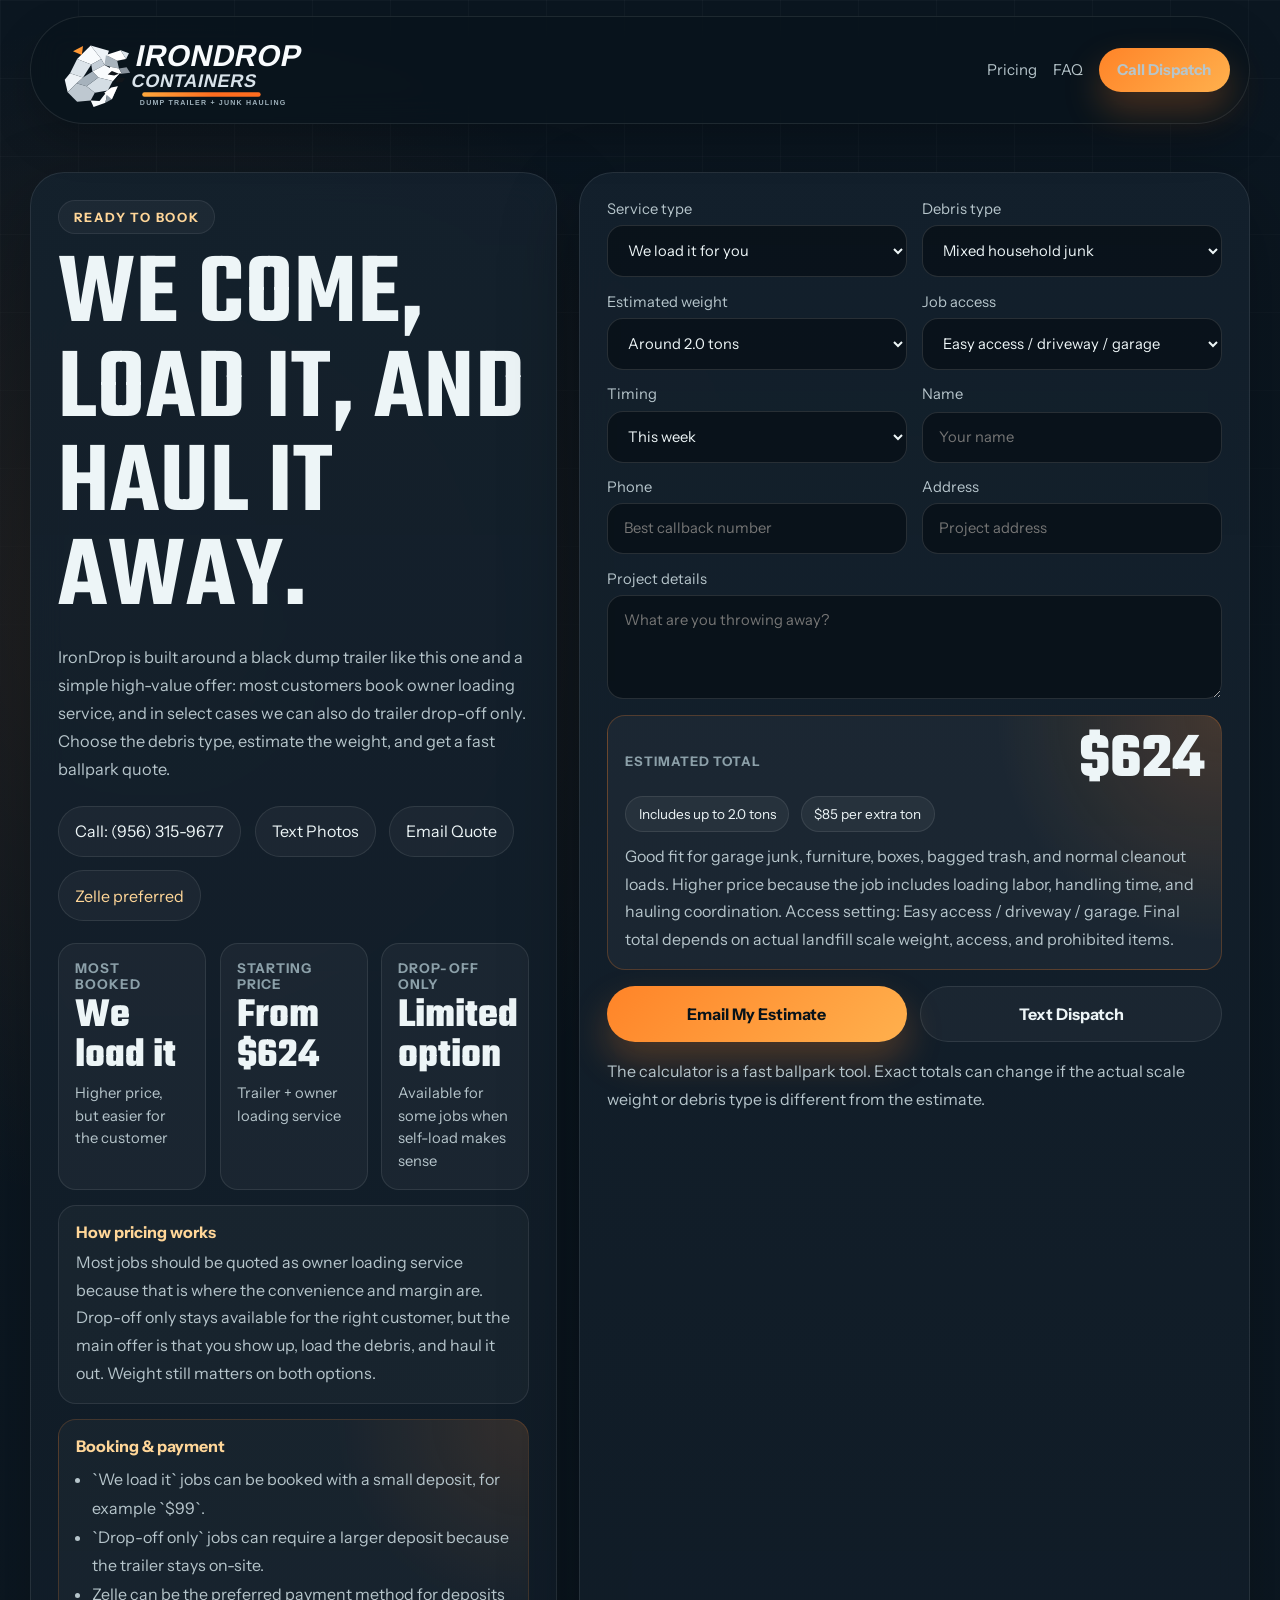
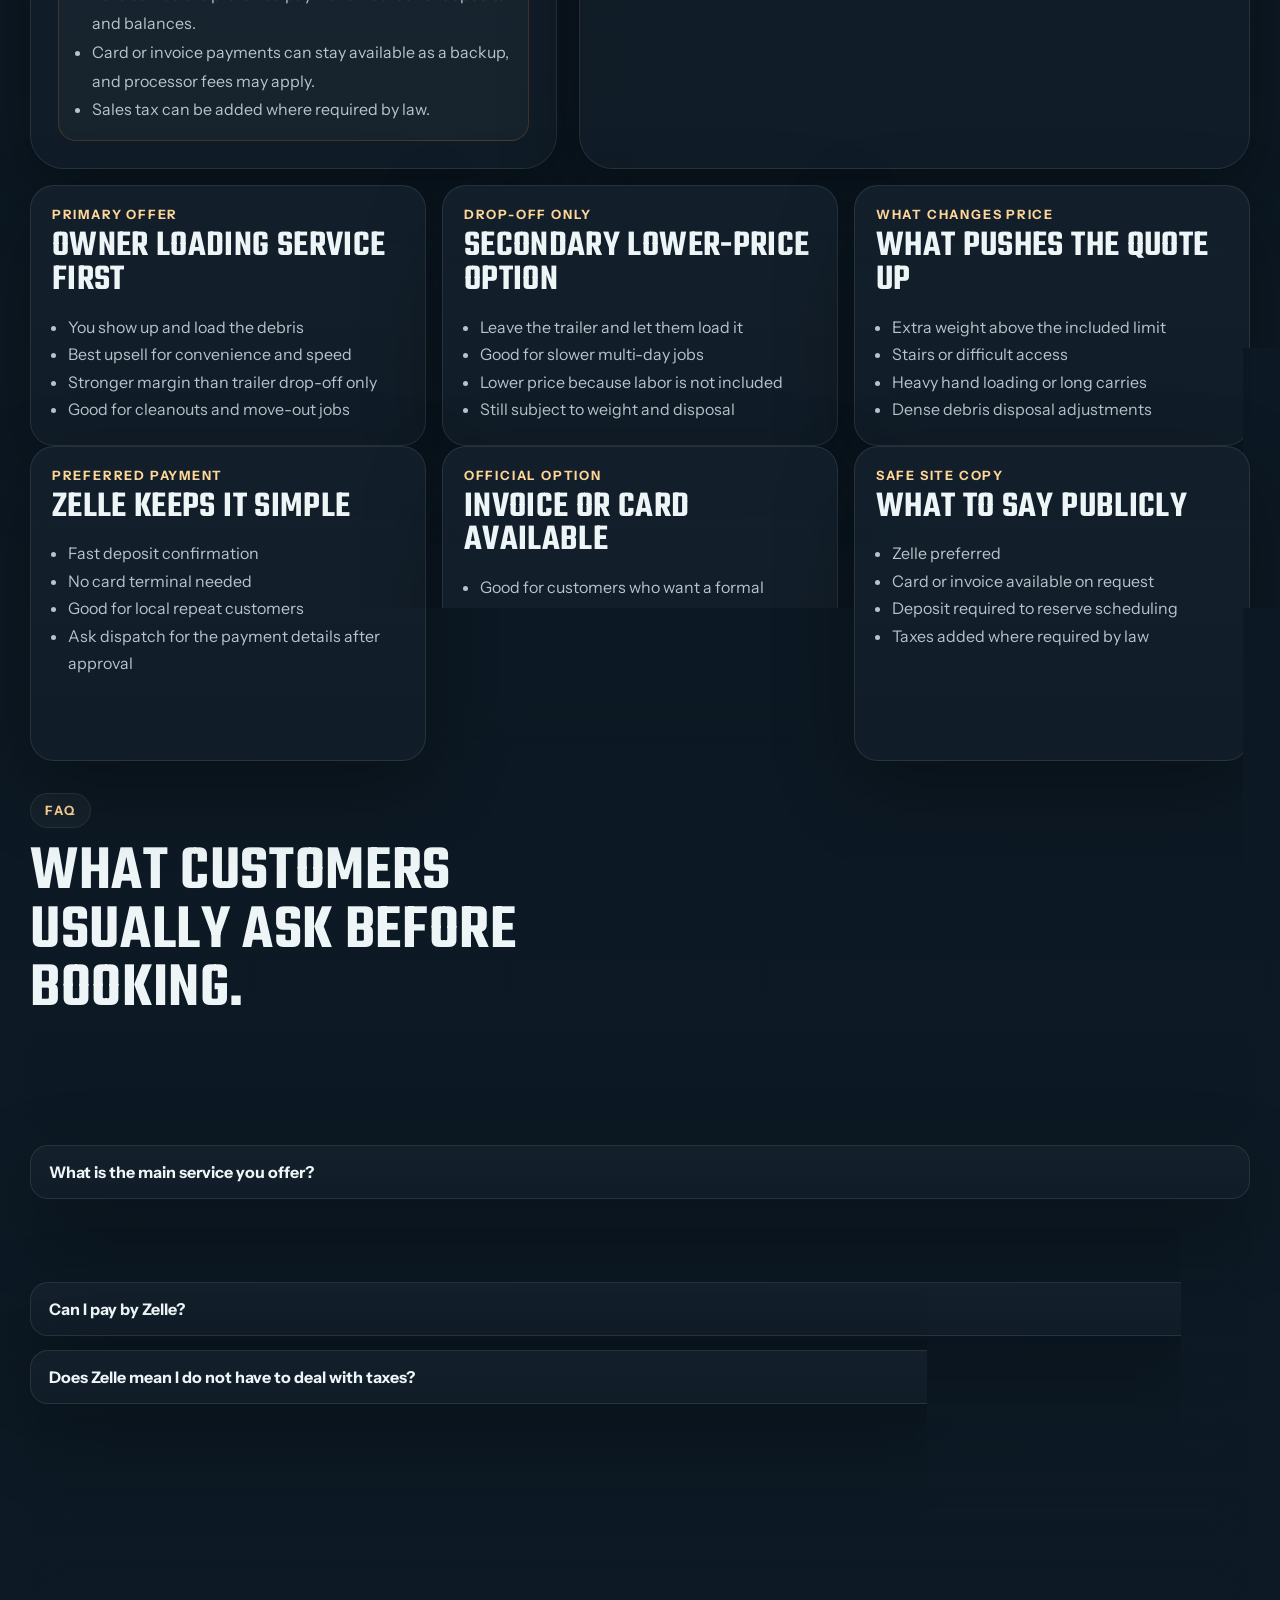
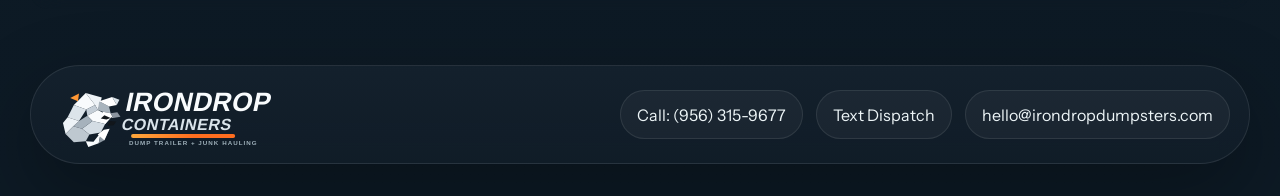
==== commit 4bfe089b: "1" ====
--- a/dumpster-trailer-site/index.html
+++ b/dumpster-trailer-site/index.html
@@ -4,7 +4,7 @@
   <meta charset="UTF-8">
   <meta name="viewport" content="width=device-width, initial-scale=1.0">
   <meta name="theme-color" content="#0d1720">
-  <title>IronDrop Haul Co. | Dump Trailer & Junk Hauling</title>
+  <title>IronDrop | Dump Trailer & Junk Hauling</title>
   <meta
     name="description"
     content="Owner-operated dump trailer and junk hauling with simple pricing, a quick weight-based estimator, and direct local scheduling."
@@ -20,8 +20,8 @@
 <body>
   <div class="site-shell">
     <header class="topbar">
-      <a class="brand" href="#quote" aria-label="IronDrop Haul Co.">
-        <img class="brand-logo" src="./assets/logo-irondrop-site.svg" alt="IronDrop Haul Co.">
+      <a class="brand" href="#quote" aria-label="IronDrop">
+        <img class="brand-logo" src="./assets/logo-irondrop-site.svg" alt="IronDrop">
       </a>
 
       <div class="topbar-actions">
@@ -37,7 +37,7 @@
           <p class="eyebrow">Ready To Book</p>
           <h1>We come, load it, and haul it away.</h1>
           <p class="hero-text">
-            IronDrop Haul Co. is built around a black dump trailer like this one and a simple high-value offer:
+            IronDrop is built around a black dump trailer like this one and a simple high-value offer:
             most customers book owner loading service, and in select cases we can also do trailer drop-off only.
             Choose the debris type, estimate the weight, and get a fast ballpark quote.
           </p>
@@ -337,7 +337,7 @@
     <footer class="site-footer">
       <div class="footer-bar">
         <span class="footer-brand">
-          <img class="footer-brand-logo" src="./assets/logo-irondrop-site.svg" alt="IronDrop Haul Co.">
+          <img class="footer-brand-logo" src="./assets/logo-irondrop-site.svg" alt="IronDrop">
         </span>
         <div class="footer-links">
           <a href="tel:+19563159677">Call: (956) 315-9677</a>
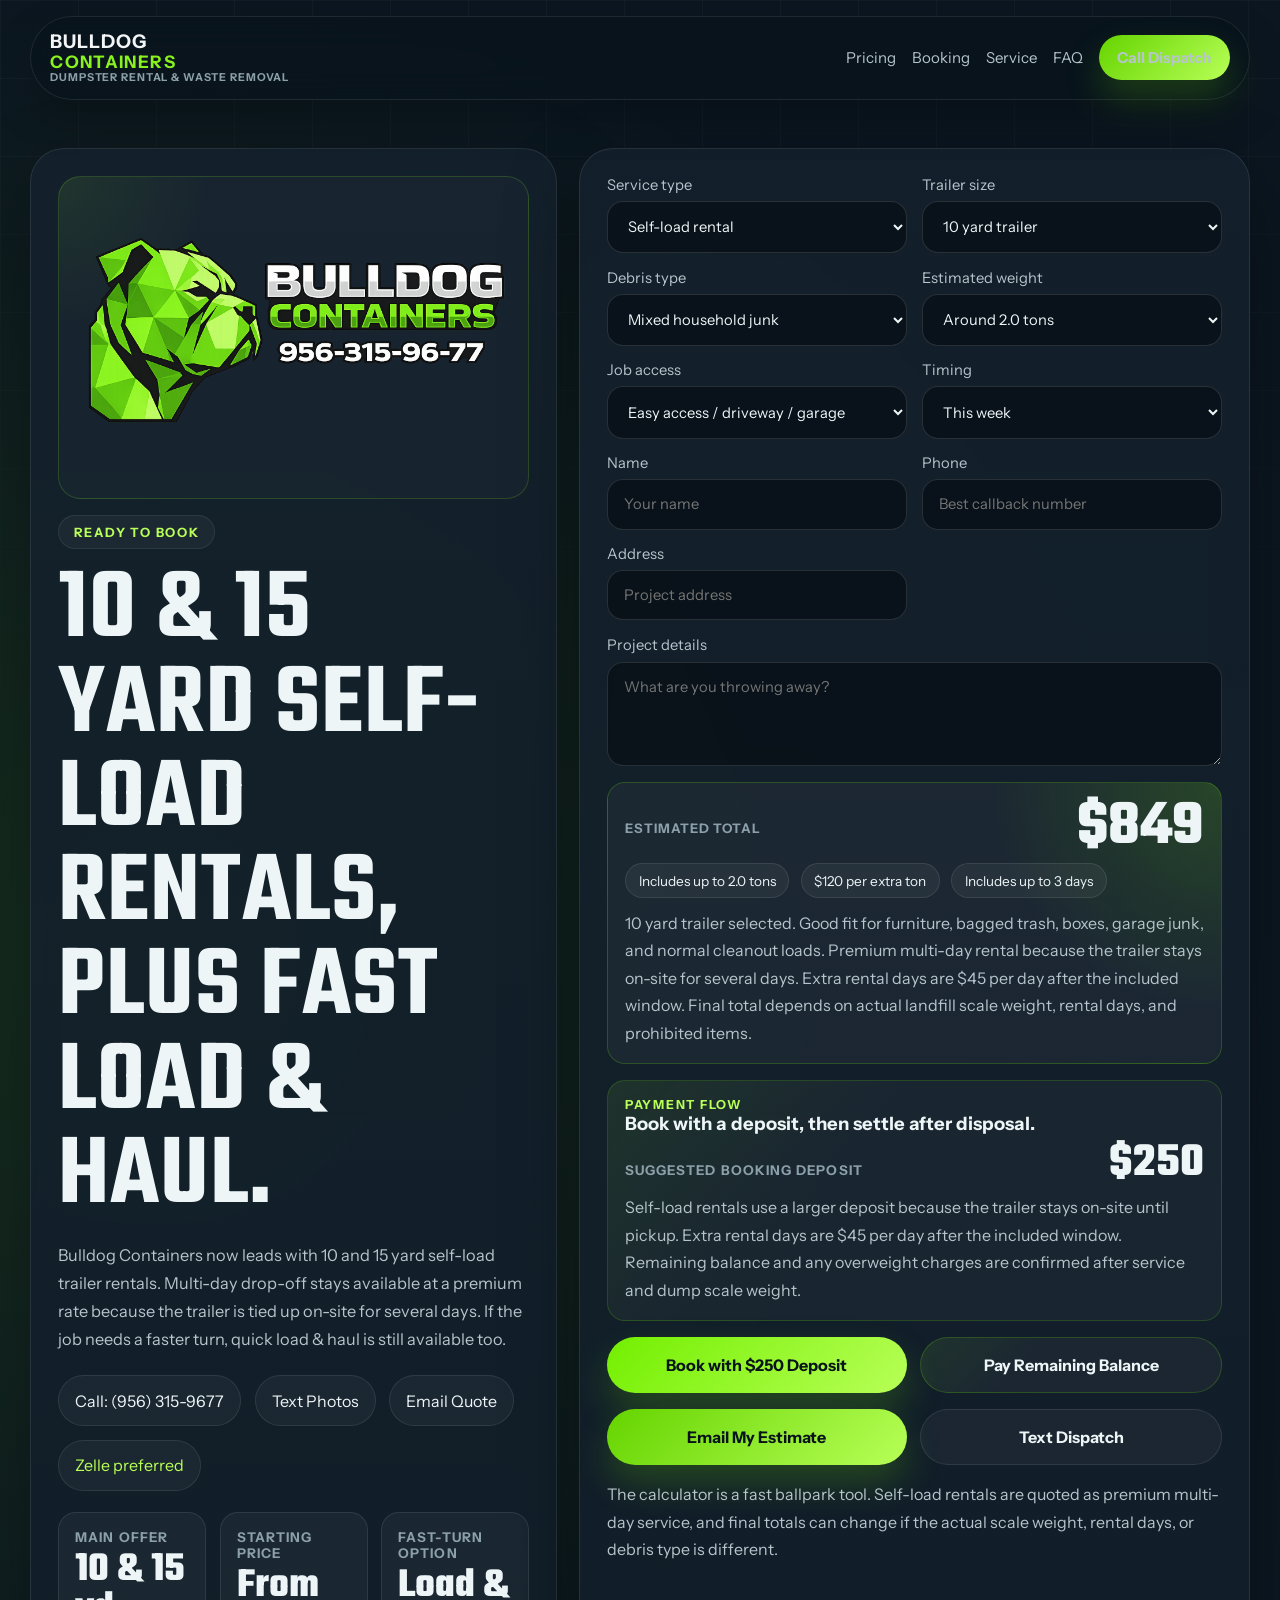
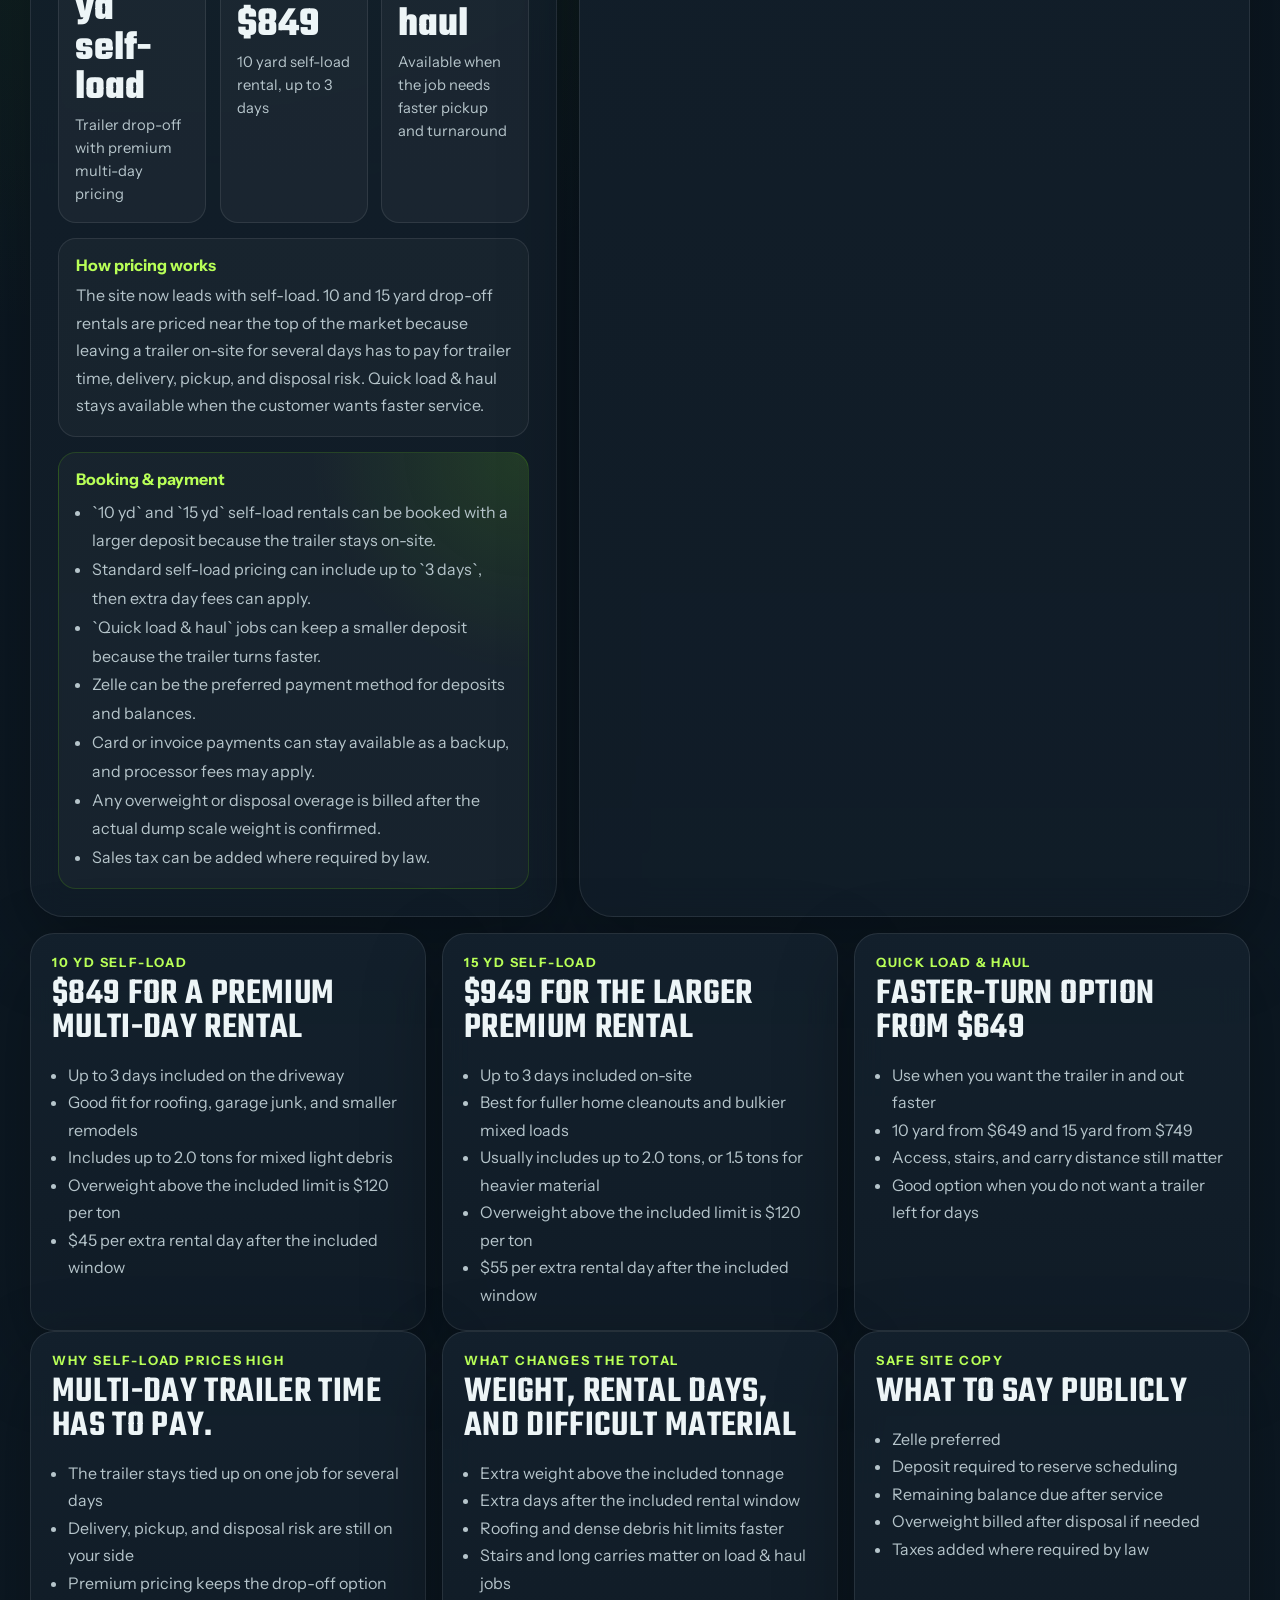
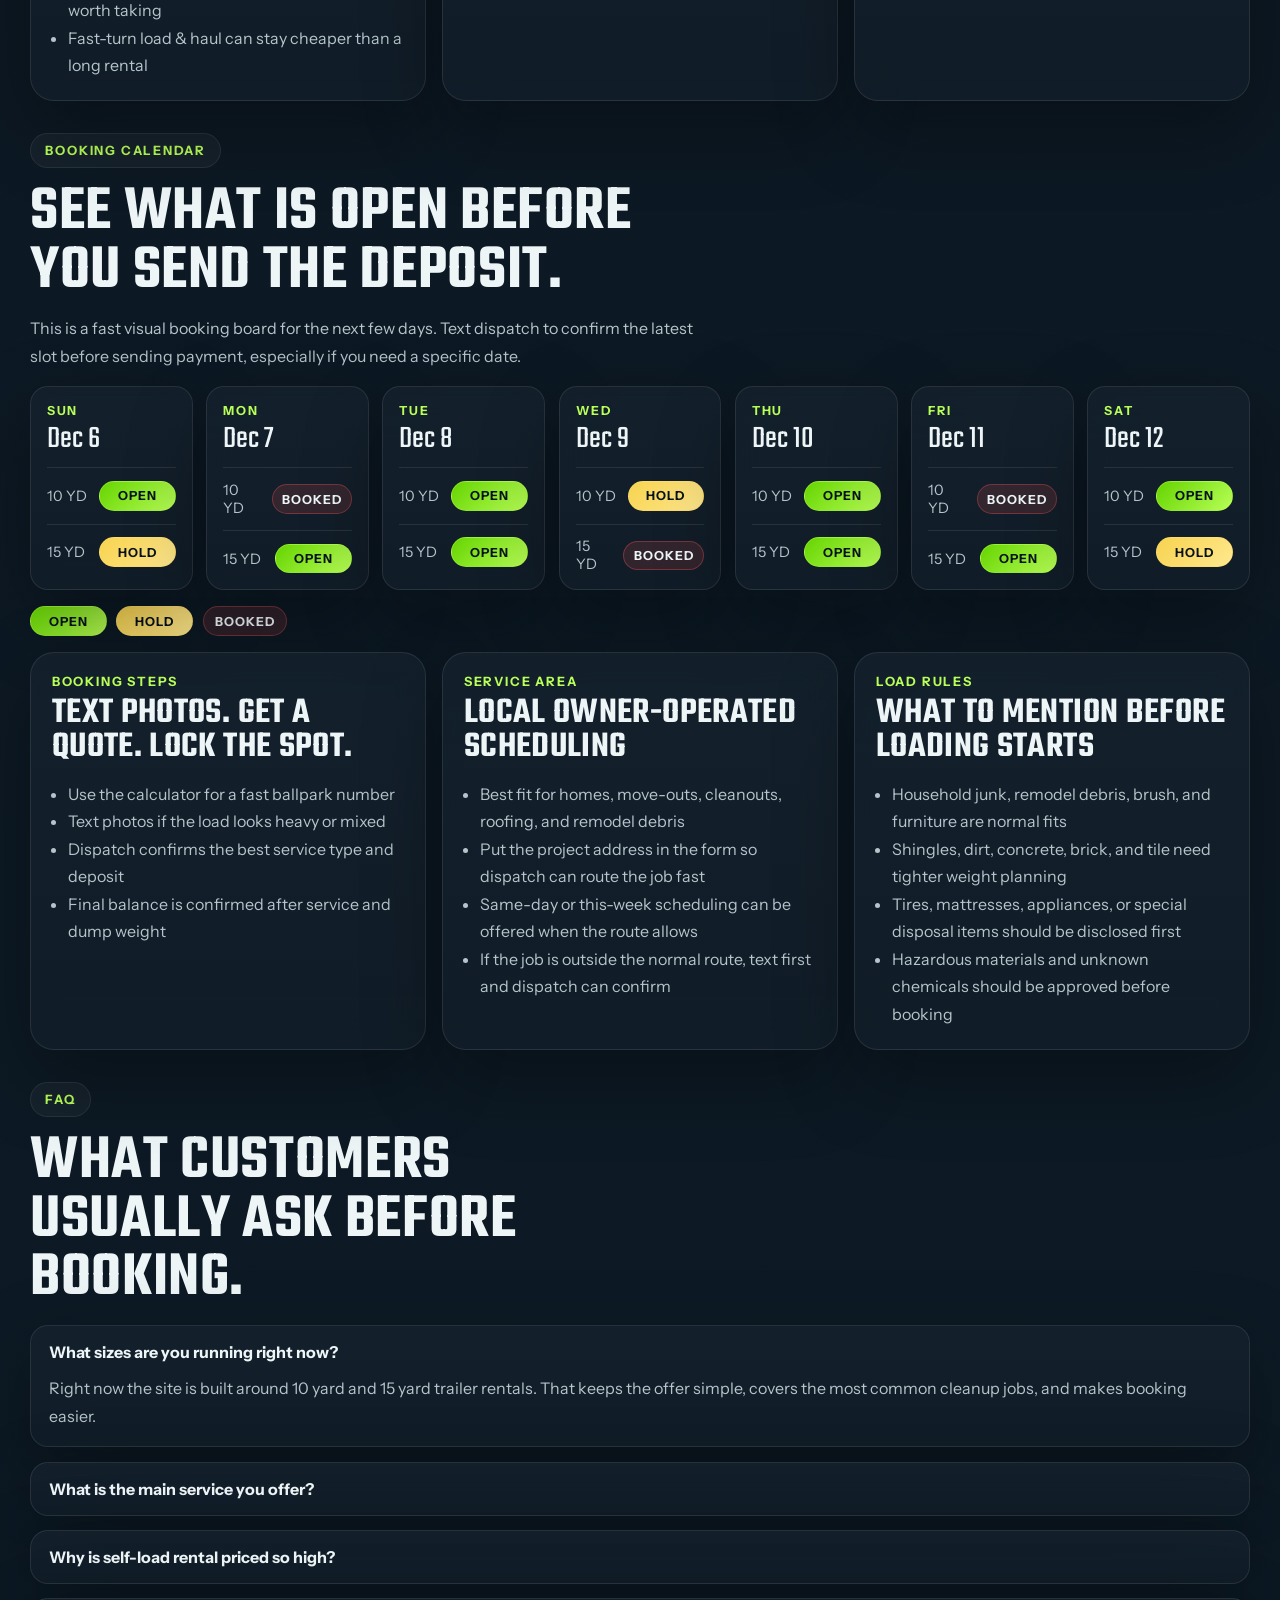
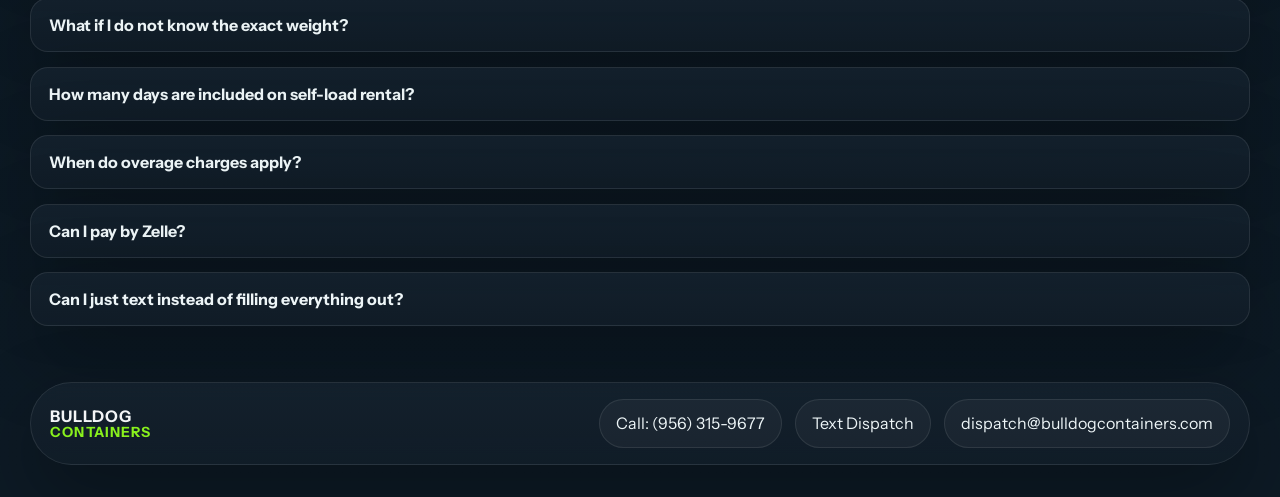
==== commit 5069c242: "rivercrest-pressure-washing" ====
--- a/dumpster-trailer-site/index.html
+++ b/dumpster-trailer-site/index.html
@@ -4,10 +4,10 @@
   <meta charset="UTF-8">
   <meta name="viewport" content="width=device-width, initial-scale=1.0">
   <meta name="theme-color" content="#0d1720">
-  <title>IronDrop | Dump Trailer & Junk Hauling</title>
+  <title>Bulldog Containers | 10 & 15 Yard Trailer Rentals</title>
   <meta
     name="description"
-    content="Owner-operated dump trailer and junk hauling with simple pricing, a quick weight-based estimator, and direct local scheduling."
+    content="10 and 15 yard self-load trailer rentals with premium multi-day pricing, fast load-and-haul availability, and direct local scheduling."
   >
   <link rel="preconnect" href="https://fonts.googleapis.com">
   <link rel="preconnect" href="https://fonts.gstatic.com" crossorigin>
@@ -15,17 +15,23 @@
     href="https://fonts.googleapis.com/css2?family=Instrument+Sans:wght@400;500;600;700;800&family=Teko:wght@400;500;600;700&display=swap"
     rel="stylesheet"
   >
-  <link rel="stylesheet" href="./styles.css">
+  <link rel="stylesheet" href="./styles.css?v=20260407b">
 </head>
 <body>
   <div class="site-shell">
     <header class="topbar">
-      <a class="brand" href="#quote" aria-label="IronDrop">
-        <img class="brand-logo" src="./assets/logo-irondrop-site.svg" alt="IronDrop">
+      <a class="brand" href="#quote" aria-label="Bulldog Containers">
+        <span class="brand-copy">
+          <strong>Bulldog</strong>
+          <span>Containers</span>
+          <small>Dumpster Rental &amp; Waste Removal</small>
+        </span>
       </a>
 
       <div class="topbar-actions">
         <a href="#pricing">Pricing</a>
+        <a href="#booking">Booking</a>
+        <a href="#service">Service</a>
         <a href="#faq">FAQ</a>
         <a class="nav-cta" href="tel:+19563159677">Call Dispatch</a>
       </div>
@@ -34,55 +40,64 @@
     <main class="main-shell">
       <section class="quote-layout" id="quote">
         <div class="hero-copy">
+          <div class="hero-brand-banner" aria-hidden="true">
+            <img
+              class="hero-brand-image"
+              src="./assets/bulldog-hero.png?v=20260407b"
+              alt="Bulldog Containers logo"
+            >
+          </div>
           <p class="eyebrow">Ready To Book</p>
-          <h1>We come, load it, and haul it away.</h1>
+          <h1>10 &amp; 15 yard self-load rentals, plus fast load &amp; haul.</h1>
           <p class="hero-text">
-            IronDrop is built around a black dump trailer like this one and a simple high-value offer:
-            most customers book owner loading service, and in select cases we can also do trailer drop-off only.
-            Choose the debris type, estimate the weight, and get a fast ballpark quote.
+            Bulldog Containers now leads with 10 and 15 yard self-load trailer rentals. Multi-day drop-off stays
+            available at a premium rate because the trailer is tied up on-site for several days. If the job needs
+            a faster turn, quick load &amp; haul is still available too.
           </p>
 
           <div class="contact-row">
             <a class="contact-chip" href="tel:+19563159677">Call: (956) 315-9677</a>
             <a class="contact-chip" href="sms:+19563159677">Text Photos</a>
-            <a class="contact-chip" href="mailto:hello@irondropdumpsters.com">Email Quote</a>
+            <a class="contact-chip" href="mailto:dispatch@bulldogcontainers.com">Email Quote</a>
             <span class="contact-chip contact-chip-muted">Zelle preferred</span>
           </div>
 
           <div class="info-grid">
             <article class="info-pill">
-              <span>Most booked</span>
-              <strong>We load it</strong>
-              <p>Higher price, but easier for the customer</p>
+              <span>Main offer</span>
+              <strong>10 &amp; 15 yd self-load</strong>
+              <p>Trailer drop-off with premium multi-day pricing</p>
             </article>
             <article class="info-pill">
               <span>Starting price</span>
-              <strong>From $624</strong>
-              <p>Trailer + owner loading service</p>
+              <strong>From $849</strong>
+              <p>10 yard self-load rental, up to 3 days</p>
             </article>
             <article class="info-pill">
-              <span>Drop-off only</span>
-              <strong>Limited option</strong>
-              <p>Available for some jobs when self-load makes sense</p>
+              <span>Fast-turn option</span>
+              <strong>Load &amp; haul</strong>
+              <p>Available when the job needs faster pickup and turnaround</p>
             </article>
           </div>
 
           <div class="policy-card">
             <strong>How pricing works</strong>
             <p>
-              Most jobs should be quoted as owner loading service because that is where the convenience and
-              margin are. Drop-off only stays available for the right customer, but the main offer is that
-              you show up, load the debris, and haul it out. Weight still matters on both options.
+              The site now leads with self-load. 10 and 15 yard drop-off rentals are priced near the top of the
+              market because leaving a trailer on-site for several days has to pay for trailer time, delivery,
+              pickup, and disposal risk. Quick load &amp; haul stays available when the customer wants faster service.
             </p>
           </div>
 
           <div class="payment-card">
             <strong>Booking & payment</strong>
             <ul>
-              <li>`We load it` jobs can be booked with a small deposit, for example `$99`.</li>
-              <li>`Drop-off only` jobs can require a larger deposit because the trailer stays on-site.</li>
+              <li>`10 yd` and `15 yd` self-load rentals can be booked with a larger deposit because the trailer stays on-site.</li>
+              <li>Standard self-load pricing can include up to `3 days`, then extra day fees can apply.</li>
+              <li>`Quick load & haul` jobs can keep a smaller deposit because the trailer turns faster.</li>
               <li>Zelle can be the preferred payment method for deposits and balances.</li>
               <li>Card or invoice payments can stay available as a backup, and processor fees may apply.</li>
+              <li>Any overweight or disposal overage is billed after the actual dump scale weight is confirmed.</li>
               <li>Sales tax can be added where required by law.</li>
             </ul>
           </div>
@@ -94,8 +109,16 @@
               <label>
                 Service type
                 <select name="service_type" id="service-type">
-                  <option value="loading" selected>We load it for you</option>
-                  <option value="self">Trailer drop-off only</option>
+                  <option value="self" selected>Self-load rental</option>
+                  <option value="loading">Quick load &amp; haul</option>
+                </select>
+              </label>
+
+              <label>
+                Trailer size
+                <select name="trailer_size" id="trailer-size">
+                  <option value="ten" selected>10 yard trailer</option>
+                  <option value="fifteen">15 yard trailer</option>
                 </select>
               </label>
 
@@ -164,16 +187,36 @@
             <div class="estimate-card" id="estimate-card">
               <div class="estimate-head">
                 <span>Estimated total</span>
-                <strong id="estimate-total">$449</strong>
+                <strong id="estimate-total">$849</strong>
               </div>
               <div class="estimate-meta">
                 <span id="estimate-included">Includes up to 2.0 tons</span>
-                <span id="estimate-overage">$85 per extra ton</span>
+                <span id="estimate-overage">$120 per extra ton</span>
+                <span id="estimate-window">Includes up to 3 days</span>
               </div>
               <p id="estimate-note">
-                Mixed household junk estimate shown. Final total depends on actual landfill scale weight,
-                prohibited items, and the final debris mix.
+                10 yard self-load estimate shown. Final total depends on actual landfill scale weight,
+                extra days, prohibited items, and the final debris mix.
               </p>
+            </div>
+
+            <div class="payment-quick-card">
+              <p class="payment-quick-label">Payment flow</p>
+              <h3>Book with a deposit, then settle after disposal.</h3>
+              <div class="payment-summary">
+                <span>Suggested booking deposit</span>
+                <strong id="payment-deposit">$250</strong>
+              </div>
+              <p id="payment-flow-note">
+                Self-load rentals use a larger deposit because the trailer stays on-site until pickup. Extra rental
+                days are billed after the included window. Remaining balance and any overweight charges are confirmed
+                after service and dump scale weight.
+              </p>
+            </div>
+
+            <div class="action-row payment-action-row">
+              <button class="button button-primary" type="button" id="book-deposit">Book with $250 Deposit</button>
+              <button class="button button-secondary" type="button" id="pay-balance">Pay Remaining Balance</button>
             </div>
 
             <div class="action-row">
@@ -182,8 +225,8 @@
             </div>
 
             <p class="form-note" id="form-note">
-              The calculator is a fast ballpark tool. Exact totals can change if the actual scale weight or
-              debris type is different from the estimate.
+              The calculator is a fast ballpark tool. Self-load rentals are quoted as premium multi-day service,
+              and final totals can change if the actual scale weight, rental days, or debris type is different.
             </p>
           </form>
         </div>
@@ -191,59 +234,61 @@
 
       <section class="quick-strip" id="pricing">
         <article class="strip-card">
-          <p class="strip-label">Primary Offer</p>
-          <h2>Owner loading service first</h2>
-          <ul>
-            <li>You show up and load the debris</li>
-            <li>Best upsell for convenience and speed</li>
-            <li>Stronger margin than trailer drop-off only</li>
-            <li>Good for cleanouts and move-out jobs</li>
-          </ul>
-        </article>
-
-        <article class="strip-card">
-          <p class="strip-label">Drop-Off Only</p>
-          <h2>Secondary lower-price option</h2>
-          <ul>
-            <li>Leave the trailer and let them load it</li>
-            <li>Good for slower multi-day jobs</li>
-            <li>Lower price because labor is not included</li>
-            <li>Still subject to weight and disposal</li>
-          </ul>
-        </article>
-
-        <article class="strip-card">
-          <p class="strip-label">What Changes Price</p>
-          <h2>What pushes the quote up</h2>
-          <ul>
-            <li>Extra weight above the included limit</li>
-            <li>Stairs or difficult access</li>
-            <li>Heavy hand loading or long carries</li>
-            <li>Dense debris disposal adjustments</li>
+          <p class="strip-label">10 YD Self-Load</p>
+          <h2>$849 for a premium multi-day rental</h2>
+          <ul>
+            <li>Up to 3 days included on the driveway</li>
+            <li>Good fit for roofing, garage junk, and smaller remodels</li>
+            <li>Includes up to 2.0 tons for mixed light debris</li>
+            <li>Overweight above the included limit is $120 per ton</li>
+            <li>$45 per extra rental day after the included window</li>
+          </ul>
+        </article>
+
+        <article class="strip-card">
+          <p class="strip-label">15 YD Self-Load</p>
+          <h2>$949 for the larger premium rental</h2>
+          <ul>
+            <li>Up to 3 days included on-site</li>
+            <li>Best for fuller home cleanouts and bulkier mixed loads</li>
+            <li>Usually includes up to 2.0 tons, or 1.5 tons for heavier material</li>
+            <li>Overweight above the included limit is $120 per ton</li>
+            <li>$55 per extra rental day after the included window</li>
+          </ul>
+        </article>
+
+        <article class="strip-card">
+          <p class="strip-label">Quick Load &amp; Haul</p>
+          <h2>Faster-turn option from $649</h2>
+          <ul>
+            <li>Use when you want the trailer in and out faster</li>
+            <li>10 yard from $649 and 15 yard from $749</li>
+            <li>Access, stairs, and carry distance still matter</li>
+            <li>Good option when you do not want a trailer left for days</li>
           </ul>
         </article>
       </section>
 
       <section class="quick-strip payment-strip">
         <article class="strip-card">
-          <p class="strip-label">Preferred Payment</p>
-          <h2>Zelle keeps it simple</h2>
-          <ul>
-            <li>Fast deposit confirmation</li>
-            <li>No card terminal needed</li>
-            <li>Good for local repeat customers</li>
-            <li>Ask dispatch for the payment details after approval</li>
-          </ul>
-        </article>
-
-        <article class="strip-card">
-          <p class="strip-label">Official Option</p>
-          <h2>Invoice or card available</h2>
-          <ul>
-            <li>Good for customers who want a formal payment link</li>
-            <li>Useful for property managers and business clients</li>
-            <li>Processor fees can be added if you choose</li>
-            <li>Better paper trail for commercial jobs</li>
+          <p class="strip-label">Why Self-Load Prices High</p>
+          <h2>Multi-day trailer time has to pay.</h2>
+          <ul>
+            <li>The trailer stays tied up on one job for several days</li>
+            <li>Delivery, pickup, and disposal risk are still on your side</li>
+            <li>Premium pricing keeps the drop-off option worth taking</li>
+            <li>Fast-turn load &amp; haul can stay cheaper than a long rental</li>
+          </ul>
+        </article>
+
+        <article class="strip-card">
+          <p class="strip-label">What Changes The Total</p>
+          <h2>Weight, rental days, and difficult material</h2>
+          <ul>
+            <li>Extra weight above the included tonnage</li>
+            <li>Extra days after the included rental window</li>
+            <li>Roofing and dense debris hit limits faster</li>
+            <li>Stairs and long carries matter on load &amp; haul jobs</li>
           </ul>
         </article>
 
@@ -252,9 +297,63 @@
           <h2>What to say publicly</h2>
           <ul>
             <li>Zelle preferred</li>
-            <li>Card or invoice available on request</li>
             <li>Deposit required to reserve scheduling</li>
+            <li>Remaining balance due after service</li>
+            <li>Overweight billed after disposal if needed</li>
             <li>Taxes added where required by law</li>
+          </ul>
+        </article>
+      </section>
+
+      <section class="booking-shell" id="booking">
+        <div class="booking-heading">
+          <p class="eyebrow">Booking Calendar</p>
+          <h2>See what is open before you send the deposit.</h2>
+          <p class="booking-text">
+            This is a fast visual booking board for the next few days. Text dispatch to confirm the latest slot
+            before sending payment, especially if you need a specific date.
+          </p>
+        </div>
+
+        <div class="booking-grid" id="booking-grid"></div>
+        <p class="booking-legend">
+          <span class="status-pill status-open">Open</span>
+          <span class="status-pill status-held">Hold</span>
+          <span class="status-pill status-booked">Booked</span>
+        </p>
+      </section>
+
+      <section class="quick-strip ops-strip" id="service">
+        <article class="strip-card">
+          <p class="strip-label">Booking Steps</p>
+          <h2>Text photos. Get a quote. Lock the spot.</h2>
+          <ul>
+            <li>Use the calculator for a fast ballpark number</li>
+            <li>Text photos if the load looks heavy or mixed</li>
+            <li>Dispatch confirms the best service type and deposit</li>
+            <li>Final balance is confirmed after service and dump weight</li>
+          </ul>
+        </article>
+
+        <article class="strip-card">
+          <p class="strip-label">Service Area</p>
+          <h2>Local owner-operated scheduling</h2>
+          <ul>
+            <li>Best fit for homes, move-outs, cleanouts, roofing, and remodel debris</li>
+            <li>Put the project address in the form so dispatch can route the job fast</li>
+            <li>Same-day or this-week scheduling can be offered when the route allows</li>
+            <li>If the job is outside the normal route, text first and dispatch can confirm</li>
+          </ul>
+        </article>
+
+        <article class="strip-card">
+          <p class="strip-label">Load Rules</p>
+          <h2>What to mention before loading starts</h2>
+          <ul>
+            <li>Household junk, remodel debris, brush, and furniture are normal fits</li>
+            <li>Shingles, dirt, concrete, brick, and tile need tighter weight planning</li>
+            <li>Tires, mattresses, appliances, or special disposal items should be disclosed first</li>
+            <li>Hazardous materials and unknown chemicals should be approved before booking</li>
           </ul>
         </article>
       </section>
@@ -267,6 +366,30 @@
 
         <div class="faq-list">
           <details open>
+            <summary>What sizes are you running right now?</summary>
+            <p>
+              Right now the site is built around 10 yard and 15 yard trailer rentals. That keeps the offer simple,
+              covers the most common cleanup jobs, and makes booking easier.
+            </p>
+          </details>
+
+          <details>
+            <summary>What is the main service you offer?</summary>
+            <p>
+              The main site pitch is now self-load rental in 10 yard and 15 yard sizes. Quick load and haul is
+              still available when the customer wants faster turnaround instead of keeping the trailer for days.
+            </p>
+          </details>
+
+          <details>
+            <summary>Why is self-load rental priced so high?</summary>
+            <p>
+              Because a multi-day drop-off ties the trailer up on one job. The rate has to cover trailer time,
+              delivery, pickup, and the disposal risk even before the final dump weight is known.
+            </p>
+          </details>
+
+          <details>
             <summary>What if I do not know the exact weight?</summary>
             <p>
               That is normal. Use the calculator as a quick estimate, then text a few photos for a tighter quote.
@@ -275,19 +398,19 @@
           </details>
 
           <details>
-            <summary>What is the main service you offer?</summary>
-            <p>
-              The main service is owner loading with the dump trailer. In other words, you show up, load the
-              debris, and haul it away. Trailer drop-off only is still available for some jobs, but it is not
-              the main pitch.
+            <summary>How many days are included on self-load rental?</summary>
+            <p>
+              The pricing shown on the site can cover up to 3 days for standard self-load rental. If the trailer
+              needs to stay longer, dispatch can add extra-day pricing.
             </p>
           </details>
 
           <details>
             <summary>When do overage charges apply?</summary>
             <p>
-              Only when the actual dump weight is above the included weight limit for the debris type you booked.
-              If it stays under the included limit, there is no overage charge.
+              Only when the actual dump weight is above the included weight limit for the debris type and size
+              you booked. Standard jobs are shown around 2.0 tons included, and heavier material can be closer to
+              1.5 tons included. Anything above the limit is billed at $120 per ton.
             </p>
           </details>
 
@@ -296,30 +419,6 @@
             <p>
               Yes, Zelle can be your preferred payment method for deposits and balances if your business bank account
               supports it. Card or invoice payment can still be offered when a customer wants a formal payment link.
-            </p>
-          </details>
-
-          <details>
-            <summary>Does Zelle mean I do not have to deal with taxes?</summary>
-            <p>
-              No. Payment method and tax responsibility are different things. Zelle may help reduce processing costs,
-              but business income still has to be tracked and reported properly.
-            </p>
-          </details>
-
-          <details>
-            <summary>Why is owner loading service more expensive?</summary>
-            <p>
-              Because that changes the job from simple trailer rental into labor service. Once loading is included,
-              the estimate also has to cover time, lifting, carrying distance, stairs, and job difficulty.
-            </p>
-          </details>
-
-          <details>
-            <summary>Which materials usually cost more?</summary>
-            <p>
-              Shingles, concrete, dirt, brick, and tile are much heavier than normal household junk, so they often
-              have lower included tonnage and a higher overage rate.
             </p>
           </details>
 
@@ -337,17 +436,20 @@
     <footer class="site-footer">
       <div class="footer-bar">
         <span class="footer-brand">
-          <img class="footer-brand-logo" src="./assets/logo-irondrop-site.svg" alt="IronDrop">
+          <span class="footer-brand-copy">
+            <strong>Bulldog</strong>
+            <span>Containers</span>
+          </span>
         </span>
         <div class="footer-links">
           <a href="tel:+19563159677">Call: (956) 315-9677</a>
           <a href="sms:+19563159677">Text Dispatch</a>
-          <a href="mailto:hello@irondropdumpsters.com">hello@irondropdumpsters.com</a>
+          <a href="mailto:dispatch@bulldogcontainers.com">dispatch@bulldogcontainers.com</a>
         </div>
       </div>
     </footer>
   </div>
 
-  <script src="./script.js"></script>
+  <script src="./script.js?v=20260407b"></script>
 </body>
 </html>
--- a/dumpster-trailer-site/styles.css
+++ b/dumpster-trailer-site/styles.css
@@ -8,9 +8,11 @@
   --text: #edf5f7;
   --text-soft: #b6c5cb;
   --text-muted: #8ca0a9;
-  --accent: #ff8428;
-  --accent-2: #ffb04d;
-  --sand: #ffd698;
+  --accent: #65d400;
+  --accent-2: #b8ff57;
+  --sand: #b8ff57;
+  --steel: #f3f5f7;
+  --brand-green: #89f11d;
   --shadow-lg: 0 28px 80px rgba(0, 0, 0, 0.32);
   --shadow-md: 0 18px 42px rgba(0, 0, 0, 0.22);
   --radius-xl: 34px;
@@ -33,7 +35,7 @@
   font-family: "Instrument Sans", sans-serif;
   color: var(--text);
   background:
-    radial-gradient(circle at 12% 18%, rgba(255, 132, 40, 0.1), transparent 20%),
+    radial-gradient(circle at 12% 18%, rgba(101, 212, 0, 0.12), transparent 22%),
     linear-gradient(180deg, #0b1620 0%, #0d1a25 100%);
 }
 
@@ -92,13 +94,37 @@
 .brand {
   display: inline-flex;
   align-items: center;
-  max-width: min(100%, 348px);
-}
-
-.brand-logo {
-  width: min(100%, 330px);
-  height: auto;
-  display: block;
+  max-width: min(100%, 320px);
+}
+
+.brand-copy {
+  display: grid;
+  gap: 0.08rem;
+  line-height: 1;
+}
+
+.brand-copy strong {
+  color: var(--steel);
+  font-size: 1.18rem;
+  font-weight: 800;
+  letter-spacing: 0.05em;
+  text-transform: uppercase;
+}
+
+.brand-copy span {
+  color: var(--brand-green);
+  font-size: 1.08rem;
+  font-weight: 800;
+  letter-spacing: 0.08em;
+  text-transform: uppercase;
+}
+
+.brand-copy small {
+  color: var(--text-muted);
+  font-size: 0.68rem;
+  font-weight: 700;
+  letter-spacing: 0.08em;
+  text-transform: uppercase;
 }
 
 .topbar-actions {
@@ -110,6 +136,11 @@
 .topbar-actions a {
   color: var(--text-soft);
   font-size: 0.94rem;
+  transition: color 180ms ease;
+}
+
+.topbar-actions a:hover {
+  color: var(--text);
 }
 
 .nav-cta,
@@ -117,7 +148,7 @@
   color: #08131a;
   font-weight: 800;
   background: linear-gradient(135deg, var(--accent), var(--accent-2));
-  box-shadow: 0 18px 36px rgba(255, 132, 40, 0.26);
+  box-shadow: 0 18px 36px rgba(101, 212, 0, 0.22);
 }
 
 .nav-cta {
@@ -139,6 +170,7 @@
 .hero-copy,
 .quote-panel,
 .strip-card,
+.booking-day,
 .faq-list details,
 .footer-bar {
   border: 1px solid var(--line);
@@ -151,6 +183,59 @@
 .quote-panel {
   padding: 1.7rem;
   border-radius: var(--radius-xl);
+}
+
+.hero-brand-banner {
+  margin-bottom: 1rem;
+  padding: 0.8rem;
+  border-radius: 1.4rem;
+  border: 1px solid rgba(137, 241, 29, 0.18);
+  background:
+    radial-gradient(circle at top left, rgba(137, 241, 29, 0.08), transparent 26%),
+    rgba(255, 255, 255, 0.02);
+}
+
+.hero-brand-image {
+  width: 100%;
+  max-width: 44rem;
+  height: auto;
+  display: block;
+  border-radius: 1rem;
+}
+
+.hero-brand-line,
+.hero-brand-subtitle {
+  margin: 0;
+}
+
+.hero-brand-line {
+  font-family: "Teko", sans-serif;
+  line-height: 0.88;
+  letter-spacing: 0.04em;
+  text-transform: uppercase;
+}
+
+.hero-brand-line-top {
+  color: var(--steel);
+  font-size: clamp(3rem, 7vw, 5rem);
+  -webkit-text-stroke: 1.6px rgba(8, 15, 20, 0.92);
+  text-shadow: 0 6px 18px rgba(0, 0, 0, 0.28);
+}
+
+.hero-brand-line-bottom {
+  color: var(--brand-green);
+  font-size: clamp(2.8rem, 6.2vw, 4.7rem);
+  -webkit-text-stroke: 1.6px rgba(8, 15, 20, 0.92);
+  text-shadow: 0 6px 18px rgba(0, 0, 0, 0.28);
+}
+
+.hero-brand-subtitle {
+  margin-top: 0.5rem;
+  color: var(--text-soft);
+  font-size: 0.86rem;
+  font-weight: 700;
+  letter-spacing: 0.18em;
+  text-transform: uppercase;
 }
 
 .eyebrow {
@@ -211,6 +296,17 @@
   border-radius: 999px;
   border: 1px solid var(--line);
   background: rgba(255, 255, 255, 0.04);
+  transition:
+    border-color 180ms ease,
+    background 180ms ease,
+    transform 180ms ease;
+}
+
+.contact-chip:hover,
+.footer-links a:hover {
+  border-color: rgba(101, 212, 0, 0.24);
+  background: rgba(255, 255, 255, 0.07);
+  transform: translateY(-1px);
 }
 
 .contact-chip-muted {
@@ -277,9 +373,9 @@
   margin-top: 0.95rem;
   padding: 1rem 1.05rem;
   border-radius: var(--radius-md);
-  border: 1px solid rgba(255, 132, 40, 0.18);
+  border: 1px solid rgba(101, 212, 0, 0.18);
   background:
-    radial-gradient(circle at top right, rgba(255, 132, 40, 0.12), transparent 34%),
+    radial-gradient(circle at top right, rgba(101, 212, 0, 0.14), transparent 34%),
     rgba(255, 255, 255, 0.03);
 }
 
@@ -333,16 +429,16 @@
 .quote-form input:focus,
 .quote-form select:focus,
 .quote-form textarea:focus {
-  border-color: rgba(255, 132, 40, 0.68);
-  box-shadow: 0 0 0 3px rgba(255, 132, 40, 0.14);
+  border-color: rgba(101, 212, 0, 0.68);
+  box-shadow: 0 0 0 3px rgba(101, 212, 0, 0.14);
 }
 
 .estimate-card {
   padding: 1rem 1.05rem;
   border-radius: var(--radius-md);
-  border: 1px solid rgba(255, 132, 40, 0.24);
+  border: 1px solid rgba(101, 212, 0, 0.24);
   background:
-    radial-gradient(circle at top right, rgba(255, 132, 40, 0.18), transparent 34%),
+    radial-gradient(circle at top right, rgba(101, 212, 0, 0.18), transparent 34%),
     rgba(255, 255, 255, 0.04);
 }
 
@@ -388,9 +484,75 @@
   margin: 0;
 }
 
+.payment-quick-card {
+  padding: 1rem 1.05rem;
+  border-radius: var(--radius-md);
+  border: 1px solid rgba(101, 212, 0, 0.2);
+  background:
+    linear-gradient(135deg, rgba(101, 212, 0, 0.08), transparent 36%),
+    rgba(255, 255, 255, 0.03);
+}
+
+.payment-quick-card h3,
+.payment-quick-card p {
+  margin: 0;
+}
+
+.payment-summary {
+  display: flex;
+  align-items: baseline;
+  justify-content: space-between;
+  gap: 1rem;
+  margin-bottom: 0.55rem;
+}
+
+.payment-summary span {
+  color: var(--text-muted);
+  font-size: 0.84rem;
+  font-weight: 700;
+  text-transform: uppercase;
+  letter-spacing: 0.08em;
+}
+
+.payment-summary strong {
+  font-family: "Teko", sans-serif;
+  font-size: 3rem;
+  line-height: 0.9;
+}
+
+.payment-quick-label {
+  margin-bottom: 0.45rem;
+  color: var(--sand);
+  font-size: 0.78rem;
+  font-weight: 800;
+  letter-spacing: 0.14em;
+  text-transform: uppercase;
+}
+
+.payment-quick-card h3 {
+  margin-bottom: 0.45rem;
+  font-size: 1.15rem;
+}
+
+.payment-quick-card p:last-child {
+  color: var(--text-soft);
+  line-height: 1.72;
+}
+
 .action-row {
   display: flex;
   gap: 0.85rem;
+}
+
+.payment-action-row .button-primary {
+  background: linear-gradient(135deg, #73ef00, #b8ff57);
+}
+
+.payment-action-row .button-secondary {
+  border-color: rgba(101, 212, 0, 0.24);
+  background:
+    linear-gradient(135deg, rgba(101, 212, 0, 0.08), transparent 36%),
+    rgba(255, 255, 255, 0.04);
 }
 
 .button {
@@ -403,6 +565,16 @@
   border-radius: 999px;
   cursor: pointer;
   font-weight: 800;
+  transition:
+    transform 180ms ease,
+    border-color 180ms ease,
+    background 180ms ease,
+    box-shadow 180ms ease;
+}
+
+.button:hover,
+.nav-cta:hover {
+  transform: translateY(-1px);
 }
 
 .button-primary,
@@ -427,6 +599,114 @@
   margin-top: 0;
 }
 
+.booking-shell {
+  margin-top: 1rem;
+  padding: 1rem 0 0;
+}
+
+.booking-heading {
+  max-width: 42rem;
+  margin-bottom: 1rem;
+}
+
+.booking-heading h2 {
+  margin: 0;
+  font-family: "Teko", sans-serif;
+  font-size: clamp(2.8rem, 5vw, 4.3rem);
+  font-weight: 600;
+  line-height: 0.92;
+  letter-spacing: 0.01em;
+  text-transform: uppercase;
+}
+
+.booking-text {
+  margin: 0.85rem 0 0;
+  color: var(--text-soft);
+  line-height: 1.72;
+}
+
+.booking-grid {
+  display: grid;
+  grid-template-columns: repeat(auto-fit, minmax(135px, 1fr));
+  gap: 0.85rem;
+}
+
+.booking-day {
+  padding: 1rem;
+  border-radius: var(--radius-md);
+}
+
+.booking-weekday,
+.booking-date {
+  margin: 0;
+}
+
+.booking-weekday {
+  color: var(--sand);
+  font-size: 0.78rem;
+  font-weight: 800;
+  letter-spacing: 0.14em;
+  text-transform: uppercase;
+}
+
+.booking-date {
+  margin-top: 0.35rem;
+  font-family: "Teko", sans-serif;
+  font-size: 2rem;
+  line-height: 0.95;
+}
+
+.booking-row {
+  display: flex;
+  align-items: center;
+  justify-content: space-between;
+  gap: 0.7rem;
+  margin-top: 0.8rem;
+  padding-top: 0.8rem;
+  border-top: 1px solid var(--line);
+  color: var(--text-soft);
+  font-size: 0.9rem;
+}
+
+.status-pill {
+  display: inline-flex;
+  align-items: center;
+  justify-content: center;
+  min-width: 4.8rem;
+  padding: 0.4rem 0.7rem;
+  border-radius: 999px;
+  border: 1px solid var(--line);
+  font-size: 0.78rem;
+  font-weight: 800;
+  letter-spacing: 0.08em;
+  text-transform: uppercase;
+}
+
+.status-open {
+  color: #08131a;
+  border-color: rgba(184, 255, 87, 0.35);
+  background: linear-gradient(135deg, var(--accent), var(--accent-2));
+}
+
+.status-held {
+  color: #08131a;
+  border-color: rgba(255, 217, 102, 0.4);
+  background: linear-gradient(135deg, #f7d34f, #ffe88f);
+}
+
+.status-booked {
+  color: var(--text);
+  border-color: rgba(255, 86, 86, 0.34);
+  background: rgba(255, 86, 86, 0.14);
+}
+
+.booking-legend {
+  display: flex;
+  flex-wrap: wrap;
+  gap: 0.6rem;
+  margin: 1rem 0 0;
+}
+
 .strip-card {
   padding: 1.3rem;
   border-radius: var(--radius-lg);
@@ -503,13 +783,30 @@
 
 .footer-brand {
   display: inline-flex;
-  max-width: min(100%, 290px);
-}
-
-.footer-brand-logo {
-  width: min(100%, 290px);
-  height: auto;
-  display: block;
+  align-items: center;
+  max-width: min(100%, 320px);
+}
+
+.footer-brand-copy {
+  display: grid;
+  gap: 0.08rem;
+  line-height: 1;
+}
+
+.footer-brand-copy strong {
+  color: var(--steel);
+  font-size: 1rem;
+  font-weight: 800;
+  letter-spacing: 0.05em;
+  text-transform: uppercase;
+}
+
+.footer-brand-copy span {
+  color: var(--brand-green);
+  font-size: 0.88rem;
+  font-weight: 800;
+  letter-spacing: 0.08em;
+  text-transform: uppercase;
 }
 
 .footer-links {
@@ -523,6 +820,10 @@
   border-radius: 999px;
   border: 1px solid var(--line);
   background: rgba(255, 255, 255, 0.04);
+  transition:
+    border-color 180ms ease,
+    background 180ms ease,
+    transform 180ms ease;
 }
 
 @media (max-width: 1100px) {
@@ -568,10 +869,20 @@
   }
 
   .brand,
-  .brand-logo,
-  .footer-brand,
-  .footer-brand-logo {
-    width: 100%;
+  .footer-brand {
+    width: auto;
+  }
+
+  .brand-copy strong {
+    font-size: 1rem;
+  }
+
+  .brand-copy span {
+    font-size: 0.88rem;
+  }
+
+  .brand-copy small {
+    font-size: 0.67rem;
   }
 
   .footer-bar {
@@ -587,6 +898,46 @@
     padding: 1.2rem;
   }
 
+  .topbar {
+    padding: 0.85rem 1rem;
+  }
+
+  .brand {
+    max-width: 100%;
+  }
+
+  .brand-copy strong {
+    font-size: 0.95rem;
+  }
+
+  .brand-copy span {
+    font-size: 0.82rem;
+  }
+
+  .brand-copy small {
+    font-size: 0.62rem;
+    letter-spacing: 0.06em;
+  }
+
+  .hero-brand-banner {
+    padding: 0.55rem;
+  }
+
+  .hero-brand-subtitle {
+    font-size: 0.72rem;
+    letter-spacing: 0.14em;
+  }
+
+  .payment-summary {
+    flex-direction: column;
+    align-items: flex-start;
+    gap: 0.35rem;
+  }
+
+  .payment-summary strong {
+    font-size: 2.4rem;
+  }
+
   .hero-copy h1 {
     max-width: 9ch;
     font-size: clamp(3.2rem, 16vw, 5.3rem);
